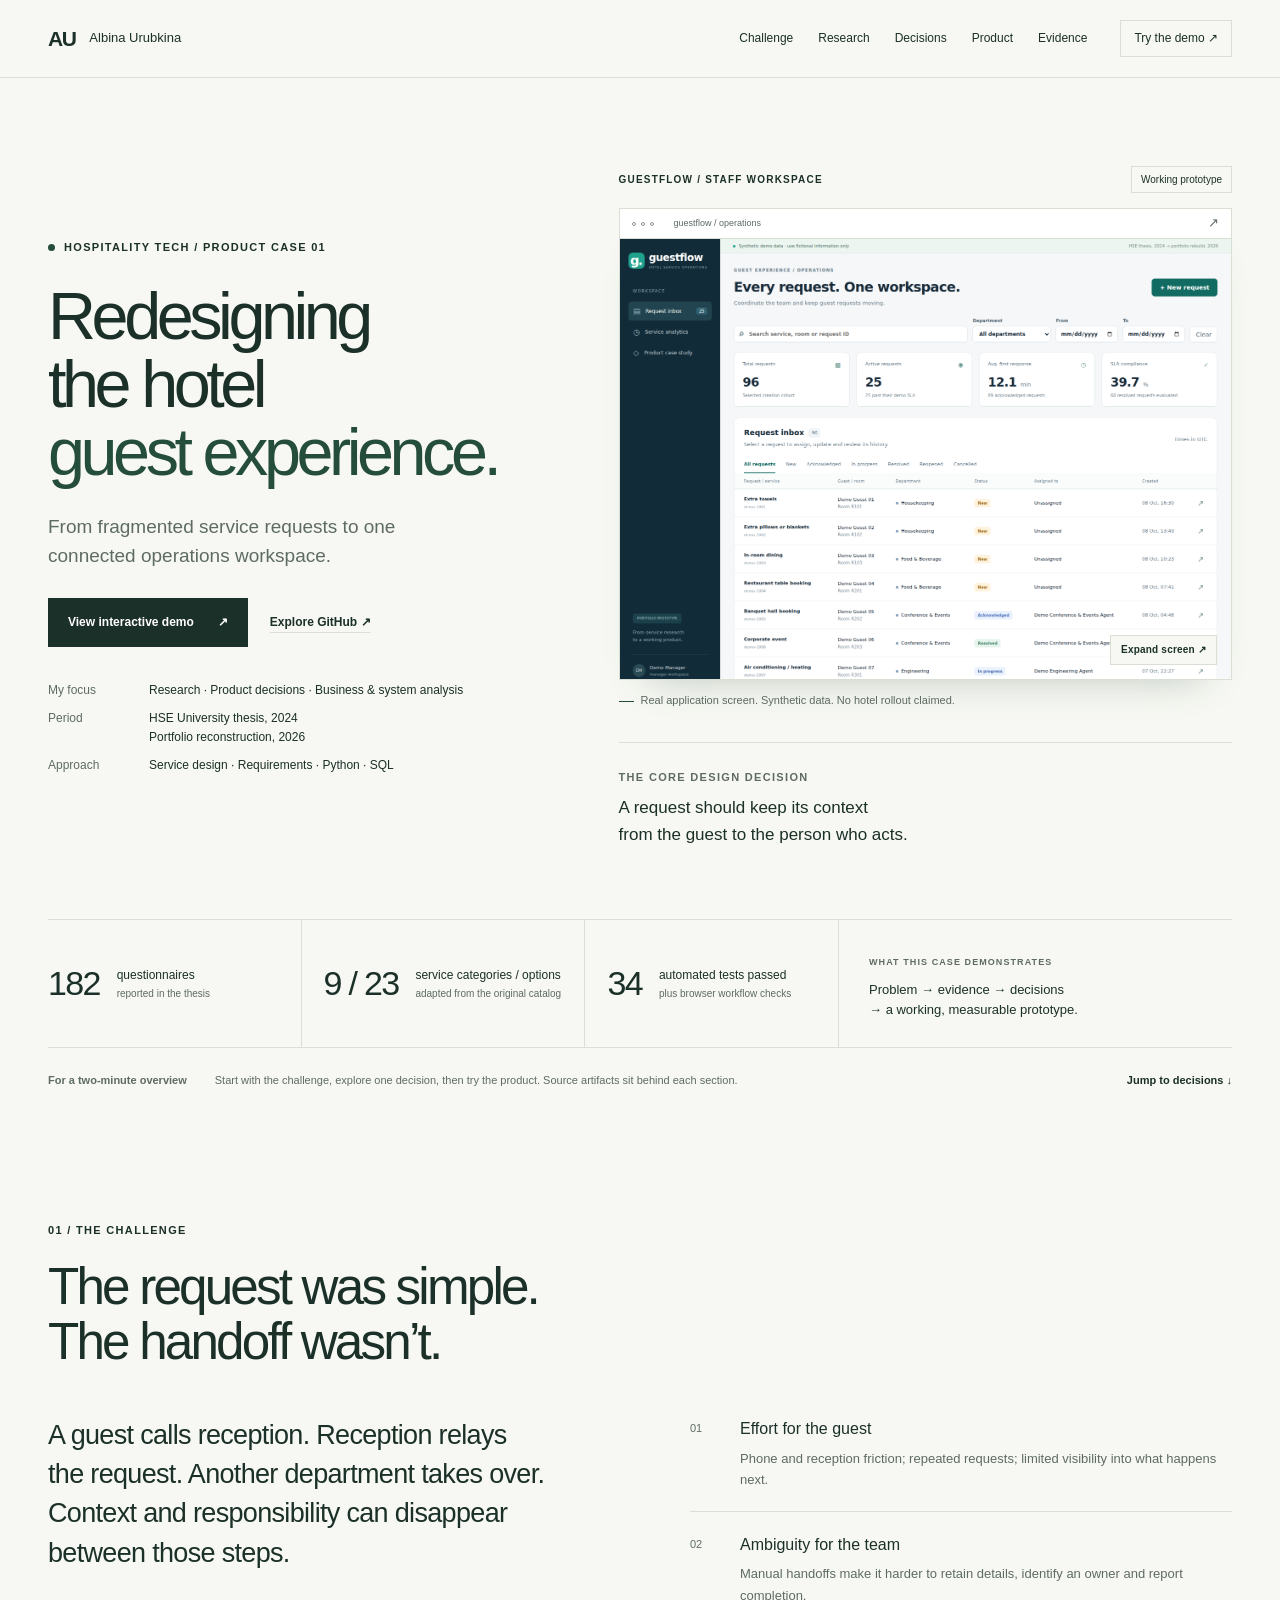
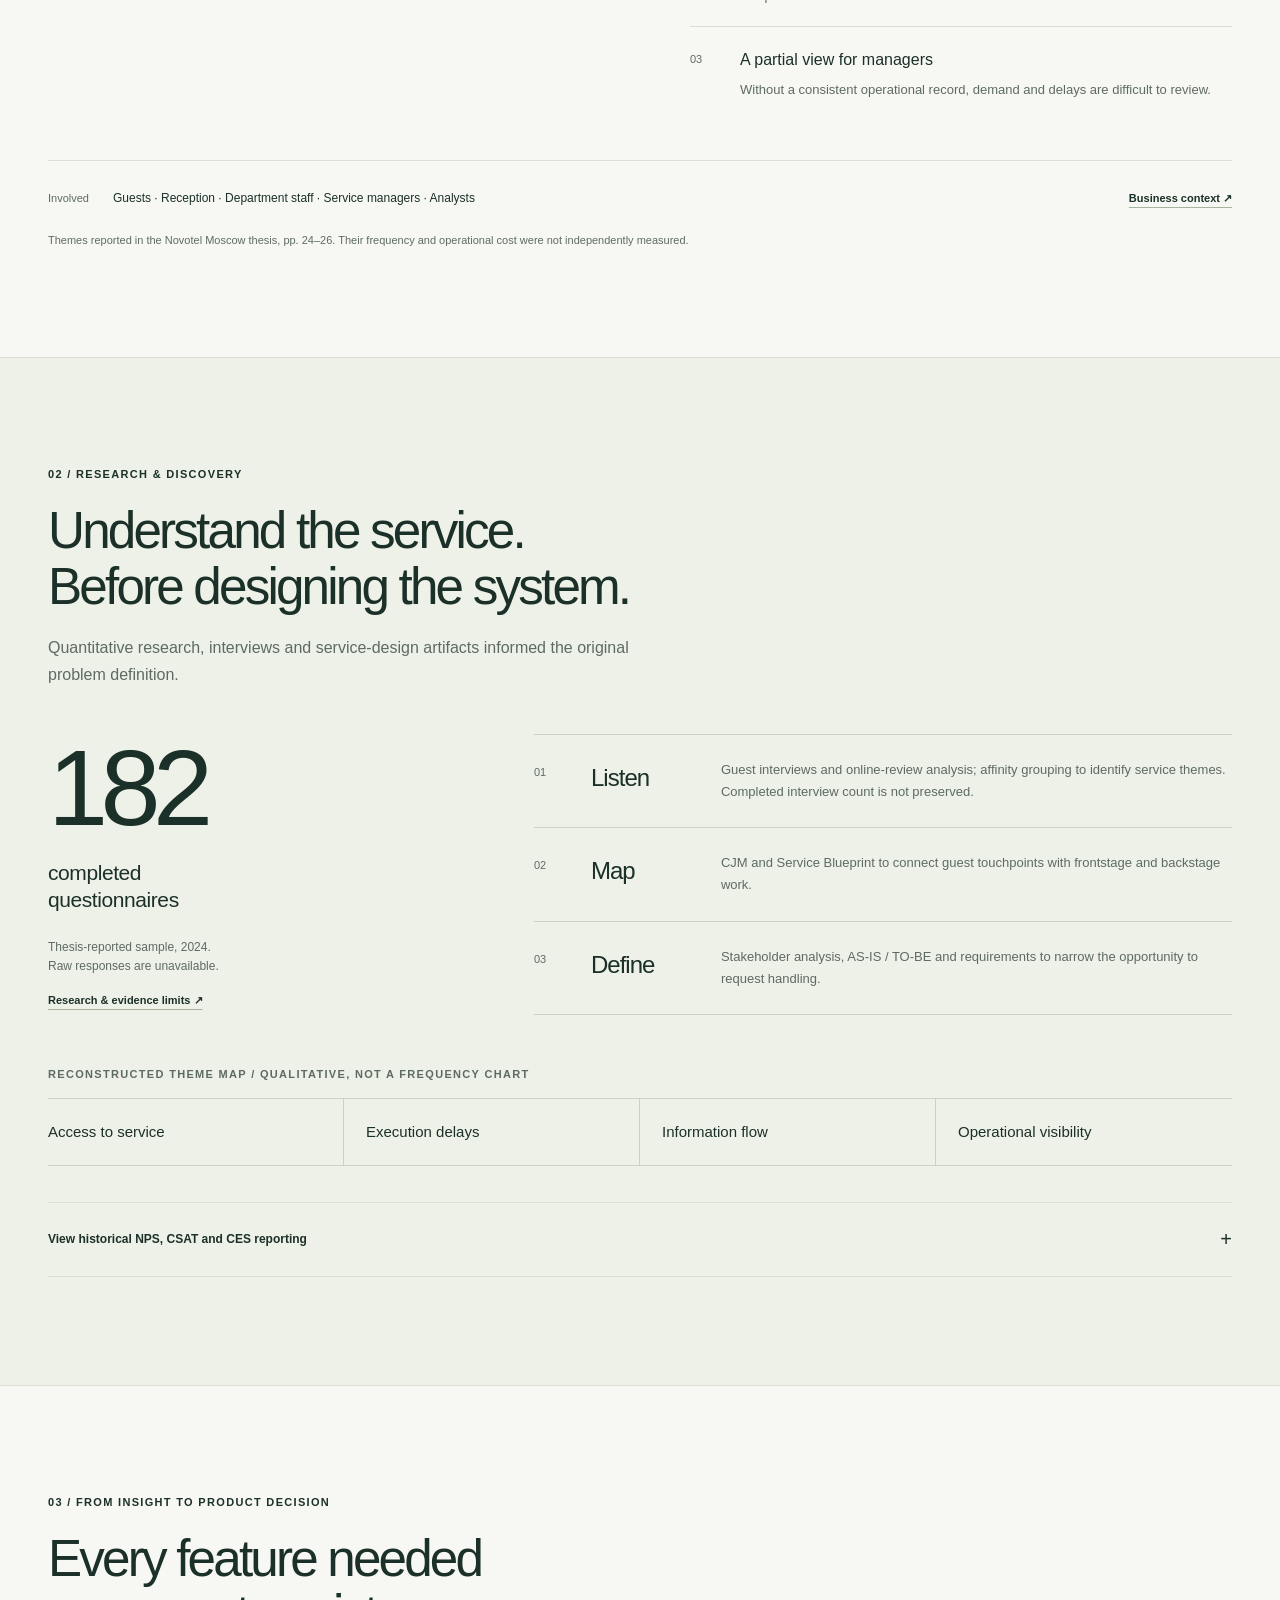
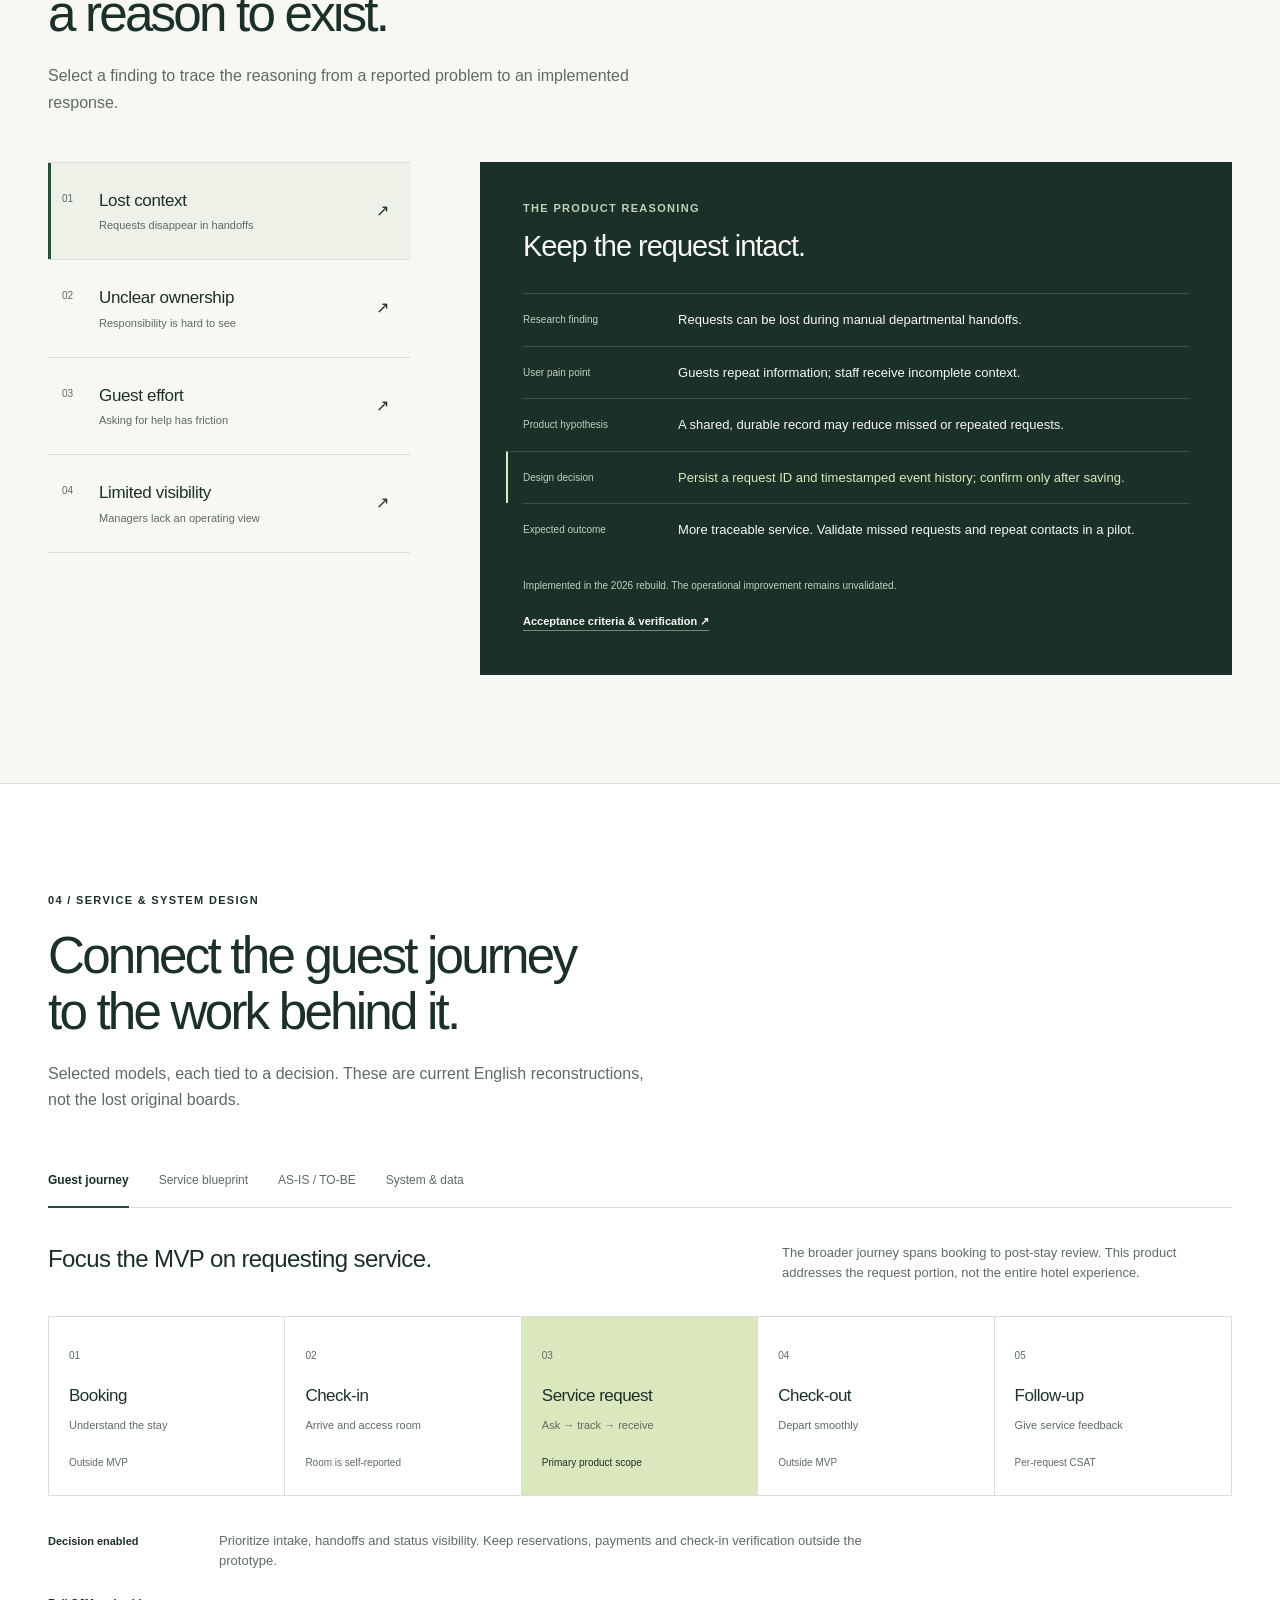
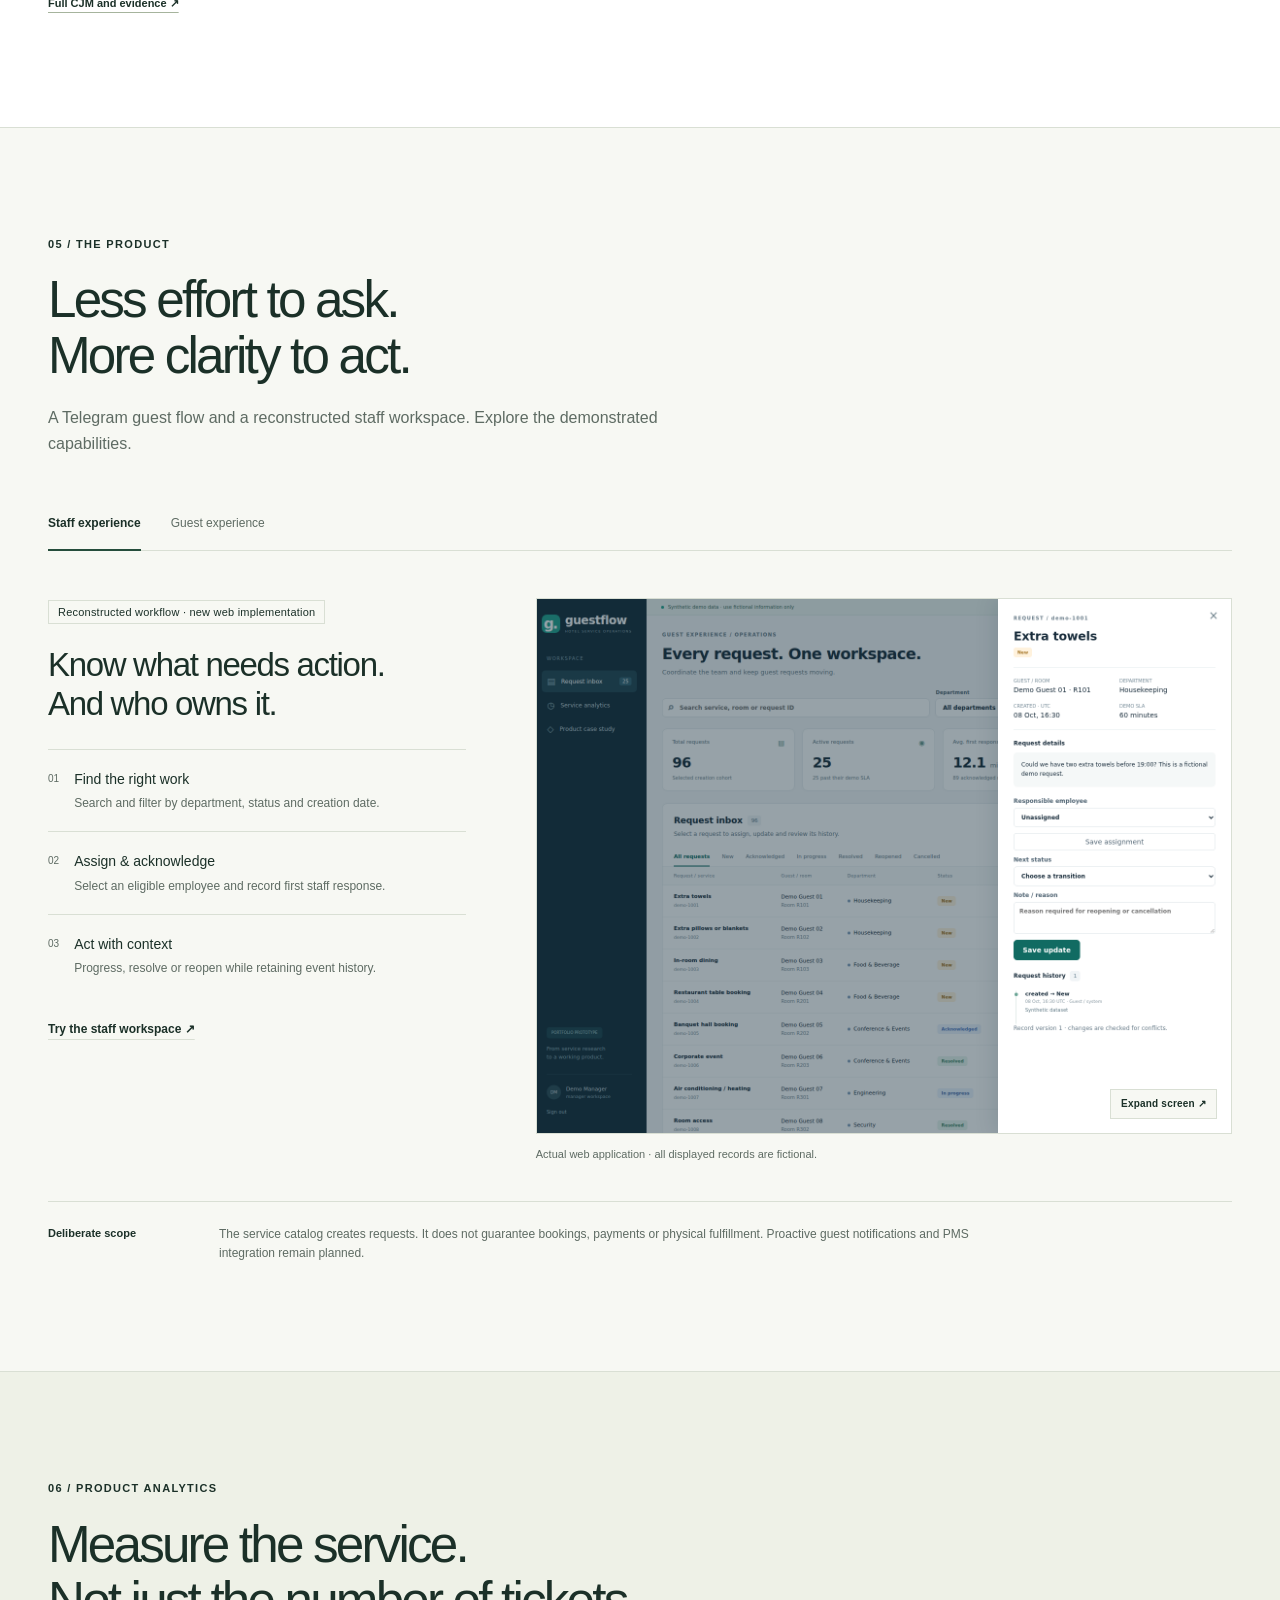
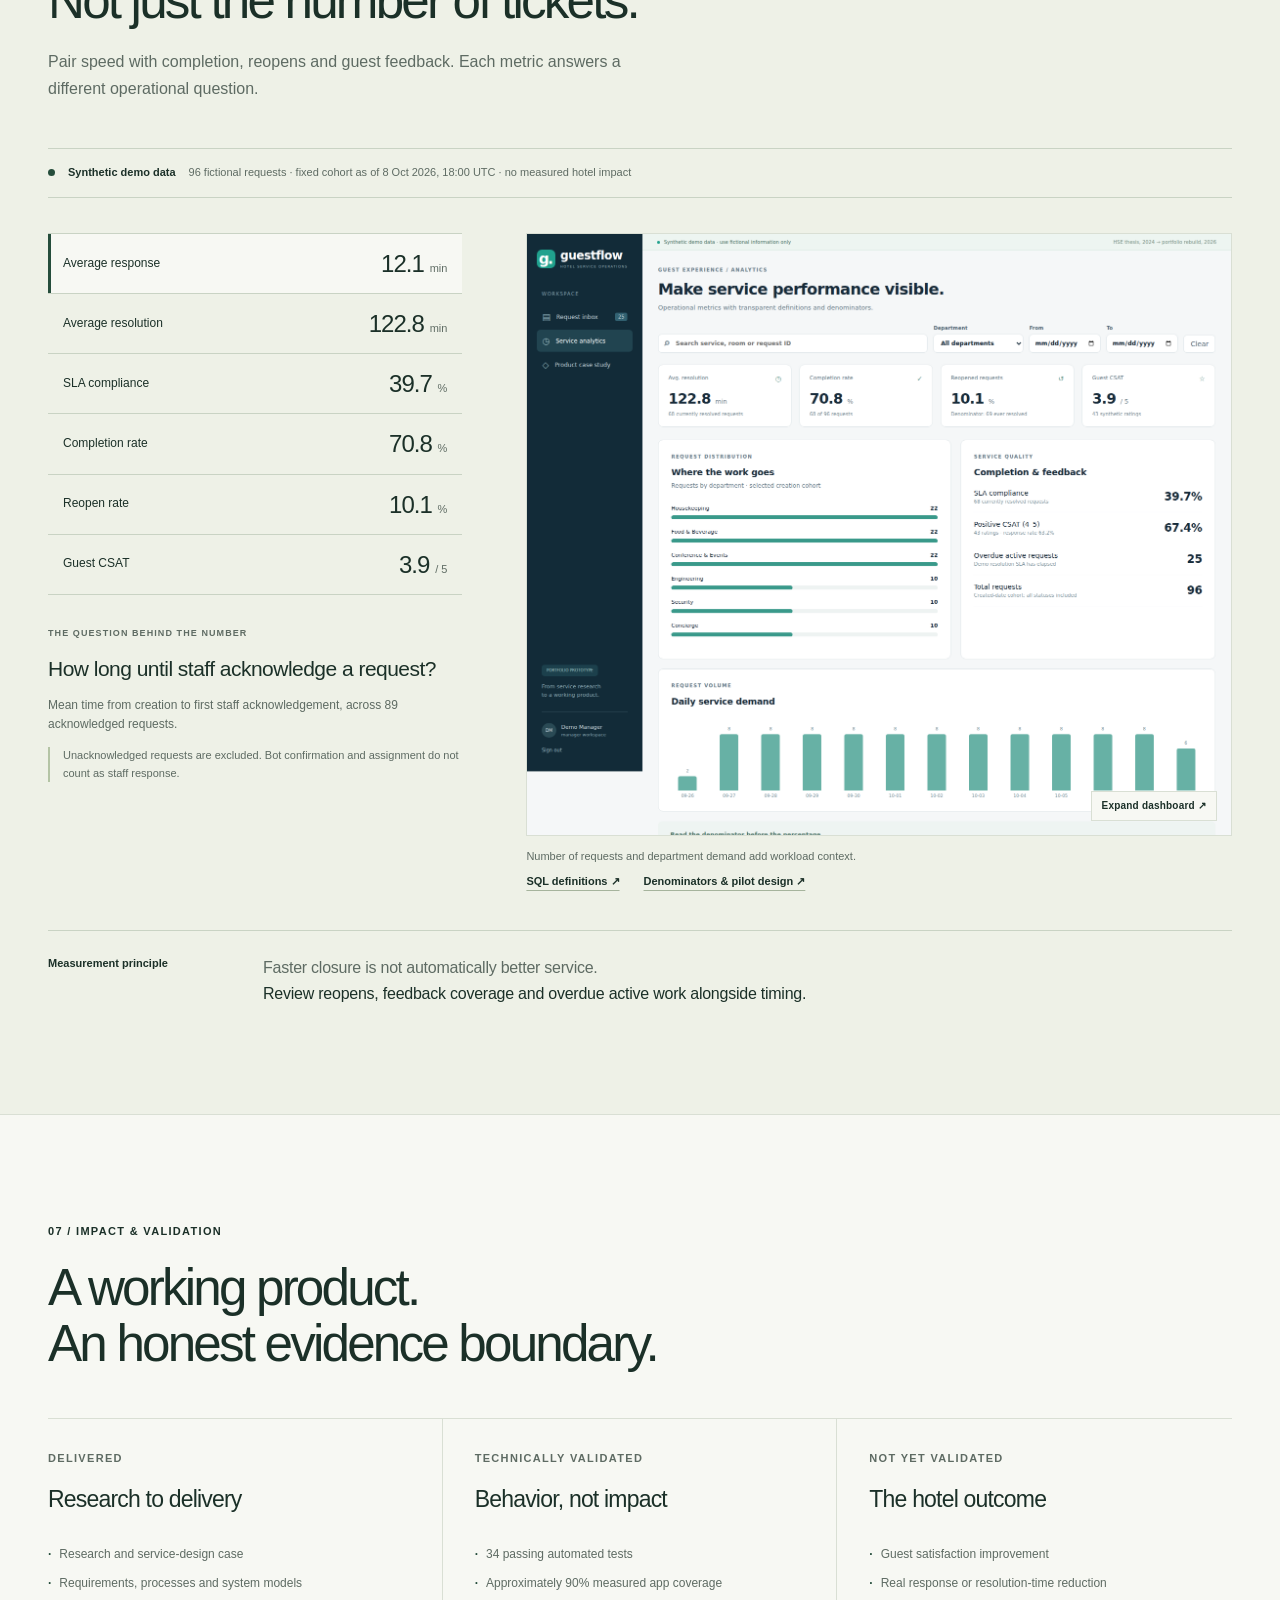
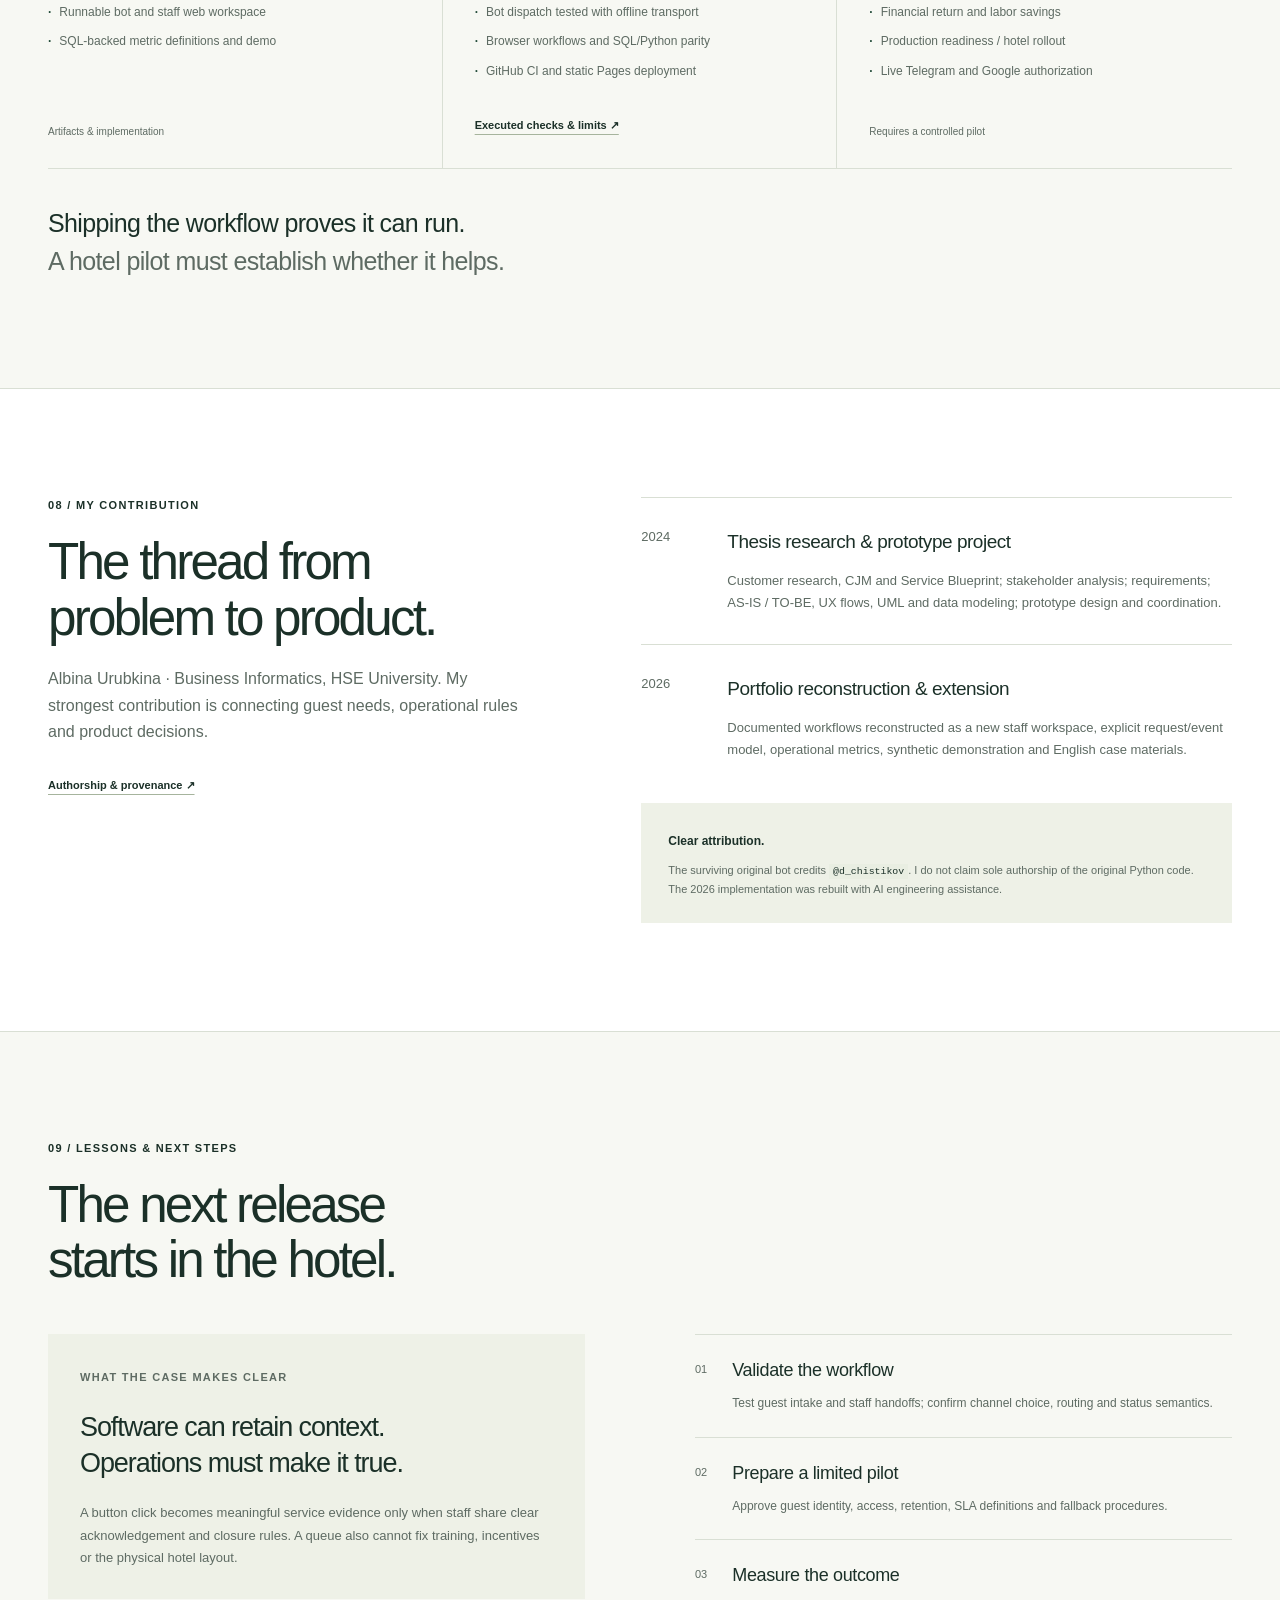
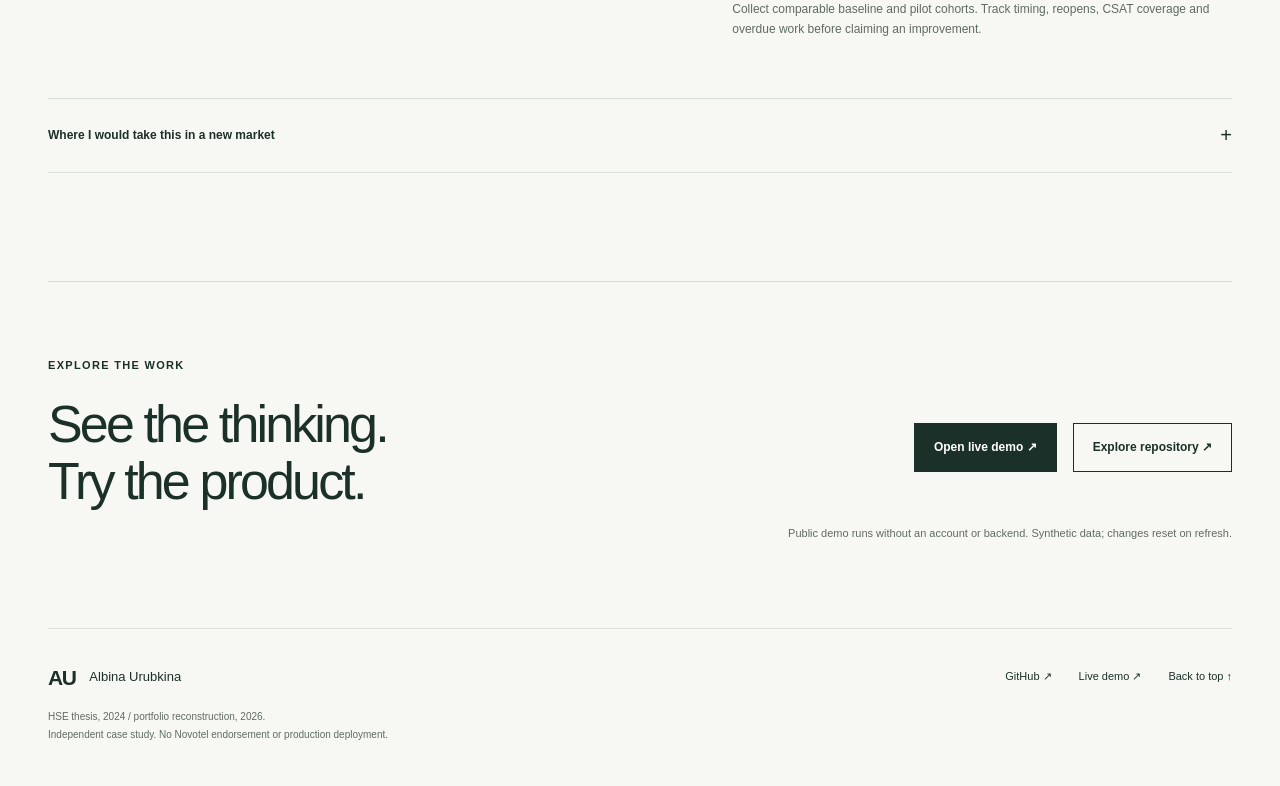
==== docs/case-study/index.html @ e672771a "Add interactive research-to-product portfolio case" ====
<!doctype html>
<html lang="en">
<head>
  <meta charset="utf-8">
  <meta name="viewport" content="width=device-width, initial-scale=1">
  <meta name="description" content="A research-led hospitality product case by Albina Urubkina: guest research, service design, business analysis and a working service-operations prototype.">
  <meta name="theme-color" content="#f7f8f3">
  <title>Redesigning the Hotel Guest Experience · Albina Urubkina</title>
  <link rel="stylesheet" href="style.css">
  <link rel="icon" href="favicon.svg" type="image/svg+xml">
  <script src="case-study.js" defer></script>
</head>
<body id="top">
<a class="skip-link" href="#main">Skip to content</a>
<header class="site-header">
  <a class="wordmark" href="#top" aria-label="Albina Urubkina, back to top">AU<span>Albina Urubkina</span></a>
  <button class="menu-toggle" aria-expanded="false" aria-controls="page-nav">Menu <span aria-hidden="true">+</span></button>
  <nav id="page-nav" aria-label="Case study navigation">
    <a href="#challenge">Challenge</a><a href="#research">Research</a><a href="#decisions">Decisions</a><a href="#product">Product</a><a href="#validation">Evidence</a>
    <a class="nav-demo" href="../demo/">Try the demo <span aria-hidden="true">↗</span></a>
  </nav>
  <div class="read-progress" aria-hidden="true"><span></span></div>
</header>
<main id="main">
  <section class="hero wrap" aria-labelledby="hero-title">
    <div class="hero-copy">
      <p class="eyebrow"><span class="status-dot" aria-hidden="true"></span> HOSPITALITY TECH / PRODUCT CASE 01</p>
      <h1 id="hero-title">Redesigning<br>the hotel<br><span>guest experience.</span></h1>
      <p class="hero-intro">From fragmented service requests to one connected operations workspace.</p>
      <div class="hero-actions"><a class="button primary" href="../demo/">View interactive demo <span aria-hidden="true">↗</span></a><a class="text-link" href="https://github.com/alyalbina/hotel-guest-experience-platform">Explore GitHub <span aria-hidden="true">↗</span></a></div>
      <dl class="project-meta">
        <div><dt>My focus</dt><dd>Research · Product decisions · Business &amp; system analysis</dd></div>
        <div><dt>Period</dt><dd>HSE University thesis, 2024<br>Portfolio reconstruction, 2026</dd></div>
        <div><dt>Approach</dt><dd>Service design · Requirements · Python · SQL</dd></div>
      </dl>
    </div>
    <figure class="hero-product">
      <div class="screen-label"><span>GUESTFLOW / STAFF WORKSPACE</span><span class="tag">Working prototype</span></div>
      <button class="screenshot hero-shot" data-zoom="../screenshots/inbox.png" data-caption="Actual staff request inbox. All guest records and metrics shown are synthetic." aria-label="Enlarge the staff request inbox screenshot">
        <span class="browser-bar" aria-hidden="true"><i></i><i></i><i></i><span>guestflow / operations</span><b>↗</b></span>
        <img src="../screenshots/inbox.png" width="1440" height="1620" fetchpriority="high" alt="Guestflow staff inbox with department filters, response metrics and a table of fictional guest requests.">
        <span class="zoom-hint" aria-hidden="true">Expand screen ↗</span>
      </button>
      <figcaption><span class="caption-line"></span>Real application screen. Synthetic data. No hotel rollout claimed.</figcaption>
      <div class="hero-principle"><span class="mini-label">THE CORE DESIGN DECISION</span><p>A request should keep its context<br><strong>from the guest to the person who acts.</strong></p></div>
    </figure>
  </section>

  <section class="proof-strip wrap" aria-label="Project at a glance">
    <div><strong>182</strong><span>questionnaires<br><small>reported in the thesis</small></span></div>
    <div><strong>9 / 23</strong><span>service categories / options<br><small>adapted from the original catalog</small></span></div>
    <div><strong>34</strong><span>automated tests passed<br><small>plus browser workflow checks</small></span></div>
    <div class="proof-outcome"><span class="mini-label">WHAT THIS CASE DEMONSTRATES</span><p>Problem → evidence → decisions<br>→ a working, measurable prototype.</p></div>
  </section>

  <div class="reader-note wrap"><span>For a two-minute overview</span><p>Start with the challenge, explore one decision, then try the product. Source artifacts sit behind each section.</p><a href="#decisions">Jump to decisions <span aria-hidden="true">↓</span></a></div>

  <section id="challenge" class="section wrap" aria-labelledby="challenge-title">
    <div class="section-head"><p class="eyebrow">01 / THE CHALLENGE</p><h2 id="challenge-title">The request was simple.<br>The handoff wasn’t.</h2></div>
    <div class="challenge-layout">
      <p class="lead">A guest calls reception. Reception relays the request. Another department takes over. Context and responsibility can disappear between those steps.</p>
      <div class="challenge-lines">
        <div><span>01</span><h3>Effort for the guest</h3><p>Phone and reception friction; repeated requests; limited visibility into what happens next.</p></div>
        <div><span>02</span><h3>Ambiguity for the team</h3><p>Manual handoffs make it harder to retain details, identify an owner and report completion.</p></div>
        <div><span>03</span><h3>A partial view for managers</h3><p>Without a consistent operational record, demand and delays are difficult to review.</p></div>
      </div>
    </div>
    <div class="scope-line"><span>Involved</span><p>Guests · Reception · Department staff · Service managers · Analysts</p><a class="source-link" href="https://github.com/alyalbina/hotel-guest-experience-platform/blob/main/docs/brd.md">Business context ↗</a></div>
    <p class="source-note">Themes reported in the Novotel Moscow thesis, pp. 24–26. Their frequency and operational cost were not independently measured.</p>
  </section>

  <section id="research" class="section research-section" aria-labelledby="research-title">
    <div class="wrap">
      <div class="section-head"><p class="eyebrow">02 / RESEARCH &amp; DISCOVERY</p><h2 id="research-title">Understand the service.<br>Before designing the system.</h2><p class="section-intro">Quantitative research, interviews and service-design artifacts informed the original problem definition.</p></div>
      <div class="research-layout">
        <div class="research-number"><strong>182<span>completed<br>questionnaires</span></strong><p>Thesis-reported sample, 2024.<br>Raw responses are unavailable.</p><a class="source-link" href="https://github.com/alyalbina/hotel-guest-experience-platform/blob/main/docs/research.md">Research &amp; evidence limits ↗</a></div>
        <div class="research-methods"><div><span class="method-index">01</span><h3>Listen</h3><p>Guest interviews and online-review analysis; affinity grouping to identify service themes. Completed interview count is not preserved.</p></div><div><span class="method-index">02</span><h3>Map</h3><p>CJM and Service Blueprint to connect guest touchpoints with frontstage and backstage work.</p></div><div><span class="method-index">03</span><h3>Define</h3><p>Stakeholder analysis, AS-IS / TO-BE and requirements to narrow the opportunity to request handling.</p></div></div>
      </div>
      <div class="research-themes"><p class="mini-label">RECONSTRUCTED THEME MAP / QUALITATIVE, NOT A FREQUENCY CHART</p><div><span>Access to service</span><span>Execution delays</span><span>Information flow</span><span>Operational visibility</span></div></div>
      <details class="evidence-details"><summary>View historical NPS, CSAT and CES reporting <span aria-hidden="true">+</span></summary><div class="historical-metrics"><div><span>NPS</span><strong>−2.34</strong><p>Reported as an “average”; calculation and promoter/detractor counts unavailable.</p></div><div><span>CSAT</span><strong>3.02 <small>/ 5</small></strong><p>Reported mean score, not a satisfied-response percentage.</p></div><div><span>CES</span><strong>3.48 <small>/ 7</small></strong><p>Question wording and scale direction unavailable; no directional interpretation.</p></div></div><p class="source-note">Thesis-reported aggregates, not independently recomputed and not before/after results. These values are separate from the synthetic product analytics below.</p></details>
    </div>
  </section>

  <section id="decisions" class="section wrap" aria-labelledby="decisions-title">
    <div class="section-head"><p class="eyebrow">03 / FROM INSIGHT TO PRODUCT DECISION</p><h2 id="decisions-title">Every feature needed<br>a reason to exist.</h2><p class="section-intro">Select a finding to trace the reasoning from a reported problem to an implemented response.</p></div>
    <div class="decision-layout">
      <div class="decision-selectors" role="tablist" aria-label="Research findings" aria-orientation="vertical">
        <button id="finding-context" role="tab" aria-selected="true" aria-controls="decision-panel" data-finding="context"><span>01</span><strong>Lost context</strong><small>Requests disappear in handoffs</small><b aria-hidden="true">↗</b></button>
        <button id="finding-ownership" role="tab" aria-selected="false" aria-controls="decision-panel" tabindex="-1" data-finding="ownership"><span>02</span><strong>Unclear ownership</strong><small>Responsibility is hard to see</small><b aria-hidden="true">↗</b></button>
        <button id="finding-access" role="tab" aria-selected="false" aria-controls="decision-panel" tabindex="-1" data-finding="access"><span>03</span><strong>Guest effort</strong><small>Asking for help has friction</small><b aria-hidden="true">↗</b></button>
        <button id="finding-visibility" role="tab" aria-selected="false" aria-controls="decision-panel" tabindex="-1" data-finding="visibility"><span>04</span><strong>Limited visibility</strong><small>Managers lack an operating view</small><b aria-hidden="true">↗</b></button>
      </div>
      <div id="decision-panel" class="decision-panel" role="tabpanel" aria-labelledby="finding-context" tabindex="0">
        <p class="mini-label">THE PRODUCT REASONING</p><h3 id="decision-title">Keep the request intact.</h3>
        <ol class="reasoning-chain"><li><span>Research finding</span><p id="decision-finding">Requests can be lost during manual departmental handoffs.</p></li><li><span>User pain point</span><p id="decision-pain">Guests repeat information; staff receive incomplete context.</p></li><li><span>Product hypothesis</span><p id="decision-hypothesis">A shared, durable record may reduce missed or repeated requests.</p></li><li class="implemented"><span>Design decision</span><p id="decision-design">Persist a request ID and timestamped event history; confirm only after saving.</p></li><li><span>Expected outcome</span><p id="decision-outcome">More traceable service. Validate missed requests and repeat contacts in a pilot.</p></li></ol>
        <p class="decision-boundary" id="decision-boundary">Implemented in the 2026 rebuild. The operational improvement remains unvalidated.</p>
        <a id="decision-source" class="source-link" href="https://github.com/alyalbina/hotel-guest-experience-platform/blob/main/docs/user-stories.md">Acceptance criteria &amp; verification ↗</a>
      </div>
    </div>
  </section>

  <section id="design" class="section design-section" aria-labelledby="design-title">
    <div class="wrap">
      <div class="section-head"><p class="eyebrow">04 / SERVICE &amp; SYSTEM DESIGN</p><h2 id="design-title">Connect the guest journey<br>to the work behind it.</h2><p class="section-intro">Selected models, each tied to a decision. These are current English reconstructions, not the lost original boards.</p></div>
      <div class="tab-bar" role="tablist" aria-label="Design artifacts"><button id="artifact-journey" role="tab" aria-selected="true" aria-controls="panel-journey" data-tab="journey">Guest journey</button><button id="artifact-blueprint" role="tab" aria-selected="false" aria-controls="panel-blueprint" data-tab="blueprint" tabindex="-1">Service blueprint</button><button id="artifact-process" role="tab" aria-selected="false" aria-controls="panel-process" data-tab="process" tabindex="-1">AS-IS / TO-BE</button><button id="artifact-system" role="tab" aria-selected="false" aria-controls="panel-system" data-tab="system" tabindex="-1">System &amp; data</button></div>
      <div class="artifact-stage">
        <div id="panel-journey" role="tabpanel" aria-labelledby="artifact-journey" tabindex="0">
          <div class="artifact-caption"><h3>Focus the MVP on requesting service.</h3><p>The broader journey spans booking to post-stay review. This product addresses the request portion, not the entire hotel experience.</p></div>
          <ol class="journey-stages"><li><span>01</span><h4>Booking</h4><p>Understand the stay</p><small>Outside MVP</small></li><li><span>02</span><h4>Check-in</h4><p>Arrive and access room</p><small>Room is self-reported</small></li><li class="focus-stage"><span>03</span><h4>Service request</h4><p>Ask → track → receive</p><small>Primary product scope</small></li><li><span>04</span><h4>Check-out</h4><p>Depart smoothly</p><small>Outside MVP</small></li><li><span>05</span><h4>Follow-up</h4><p>Give service feedback</p><small>Per-request CSAT</small></li></ol>
          <div class="artifact-takeaway"><span>Decision enabled</span><p>Prioritize intake, handoffs and status visibility. Keep reservations, payments and check-in verification outside the prototype.</p></div><a class="source-link" href="https://github.com/alyalbina/hotel-guest-experience-platform/blob/main/docs/customer-journey.md">Full CJM and evidence ↗</a>
        </div>
        <div id="panel-blueprint" role="tabpanel" aria-labelledby="artifact-blueprint" tabindex="0" hidden>
          <div class="artifact-caption"><h3>Make the handoff visible across layers.</h3><p>A focused TO-BE blueprint of the demonstrated service workflow.</p></div>
          <div class="table-region" tabindex="0" role="region" aria-label="Service blueprint table, horizontally scrollable on smaller screens"><table class="blueprint"><thead><tr><th scope="col">Layer</th><th scope="col">Capture</th><th scope="col">Triage</th><th scope="col">Fulfill</th><th scope="col">Follow up</th></tr></thead><tbody><tr><th scope="row">Guest</th><td>Submit details</td><td>Wait / check status</td><td>Receive service</td><td>Rate resolved request</td></tr><tr><th scope="row">Frontstage</th><td>Telegram confirmation</td><td>Staff inbox &amp; assignment</td><td>Staff record progress</td><td>Status lookup / CSAT</td></tr><tr class="backstage-row"><th scope="row">Backstage</th><td>Request + event transaction</td><td>Department &amp; role checks</td><td>Validated state changes</td><td>Rating rules &amp; history</td></tr><tr><th scope="row">Support</th><td>Catalog / room configuration</td><td>Staff procedures</td><td>Durable storage</td><td>Metrics &amp; review</td></tr></tbody></table></div>
          <div class="artifact-takeaway"><span>Decision enabled</span><p>A saved bot message is not a human response. Staff acknowledgement has its own timestamp, and physical service still depends on hotel operations.</p></div><a class="source-link" href="https://github.com/alyalbina/hotel-guest-experience-platform/blob/main/docs/service-blueprint.md">Full blueprint and failure controls ↗</a>
        </div>
        <div id="panel-process" role="tabpanel" aria-labelledby="artifact-process" tabindex="0" hidden>
          <div class="artifact-caption"><h3>Replace ambiguous handoffs with explicit states.</h3><p>Compare the thesis-derived manual process with the current implementation.</p></div>
          <div class="process-comparison"><div><span class="mini-label">AS-IS / MANUAL</span><ol><li>Guest phones or visits reception</li><li>Reception accepts and relays details</li><li>Department performs service</li><li>Completion is reported manually</li></ol><p>Abandonment and repeated contacts appear in the source model; their frequency is unknown.</p></div><div><span class="mini-label">TO-BE / CURRENT PROTOTYPE</span><ol><li>Guest submits structured details</li><li>Request + event commit before confirmation</li><li>Eligible staff assign and acknowledge</li><li>Progress, resolve or reopen with a reason</li></ol><p>One durable record across the handoff, with explicit responsibility and history.</p></div></div>
          <div class="artifact-takeaway"><span>Decision enabled</span><p>Model acknowledgement, progress, resolution and reopening separately; prevent arbitrary status edits and silent concurrent overwrites.</p></div><a class="source-link" href="https://github.com/alyalbina/hotel-guest-experience-platform/blob/main/docs/processes.md">Processes ↗</a><a class="source-link adjacent-link" href="https://github.com/alyalbina/hotel-guest-experience-platform/blob/main/docs/diagrams/state.puml">State UML source ↗</a>
        </div>
        <div id="panel-system" role="tabpanel" aria-labelledby="artifact-system" tabindex="0" hidden>
          <div class="artifact-caption"><h3>One operational source of truth.</h3><p>The bot and staff API share the same domain service and SQLite database. Optional Sheets export sits outside the intake path.</p></div>
          <div class="system-layout"><img src="../diagrams/architecture.svg" width="1120" height="600" loading="lazy" alt="Guest Telegram bot and staff FastAPI converge on a Python domain service and SQLite. Google Sheets is an optional snapshot; static preview uses synthetic browser data."><div class="data-outline"><span class="mini-label">SELECTED DATA RELATIONSHIPS</span><dl><div><dt>Guest → Requests</dt><dd>A guest can submit multiple requests.</dd></div><div><dt>Department → Requests</dt><dd>Category supplies routing; staff assignment stays explicit.</dd></div><div><dt>Request → Events</dt><dd>Creation and subsequent actions retain timestamps and context.</dd></div></dl><p>Version checks protect simultaneous edits. This is an operational history, not a tamper-proof ledger.</p></div></div>
          <div class="artifact-takeaway"><span>Decision enabled</span><p>Keep intake working during a Sheets outage. Use a lean, build-free stack suited to a single-hotel demonstrator.</p></div><a class="source-link" href="https://github.com/alyalbina/hotel-guest-experience-platform/blob/main/docs/architecture.md">Architecture decisions ↗</a><a class="source-link adjacent-link" href="https://github.com/alyalbina/hotel-guest-experience-platform/blob/main/docs/data-model.md">ERD ↗</a><a class="source-link adjacent-link" href="https://github.com/alyalbina/hotel-guest-experience-platform/blob/main/docs/uml.md">Seven UML views ↗</a>
        </div>
      </div>
    </div>
  </section>

  <section id="product" class="section wrap" aria-labelledby="product-title">
    <div class="section-head"><p class="eyebrow">05 / THE PRODUCT</p><h2 id="product-title">Less effort to ask.<br>More clarity to act.</h2><p class="section-intro">A Telegram guest flow and a reconstructed staff workspace. Explore the demonstrated capabilities.</p></div>
    <div class="tab-bar" role="tablist" aria-label="Product scenarios"><button id="scenario-staff" role="tab" aria-selected="true" aria-controls="panel-staff" data-tab="staff">Staff experience</button><button id="scenario-guest" role="tab" aria-selected="false" aria-controls="panel-guest" data-tab="guest" tabindex="-1">Guest experience</button></div>
    <div id="panel-staff" class="product-scenario" role="tabpanel" aria-labelledby="scenario-staff" tabindex="0">
      <div class="staff-copy"><span class="tag">Reconstructed workflow · new web implementation</span><h3>Know what needs action.<br>And who owns it.</h3><ol class="compact-steps"><li><span>01</span><p><strong>Find the right work</strong>Search and filter by department, status and creation date.</p></li><li><span>02</span><p><strong>Assign &amp; acknowledge</strong>Select an eligible employee and record first staff response.</p></li><li><span>03</span><p><strong>Act with context</strong>Progress, resolve or reopen while retaining event history.</p></li></ol><a class="text-link" href="../demo/">Try the staff workspace ↗</a></div>
      <figure class="product-image"><button class="screenshot" data-zoom="../screenshots/request-history.png" data-caption="Actual request drawer with assignment, status transitions and event history. Synthetic data." aria-label="Enlarge request history screenshot"><img src="../screenshots/request-history.png" width="1440" height="1100" loading="lazy" alt="Actual staff workspace with request details, employee assignment, next-status selection and timestamped history."><span class="zoom-hint" aria-hidden="true">Expand screen ↗</span></button><figcaption>Actual web application · all displayed records are fictional.</figcaption></figure>
    </div>
    <div id="panel-guest" class="product-scenario guest-scenario" role="tabpanel" aria-labelledby="scenario-guest" tabindex="0" hidden>
      <div><span class="tag">Original channel concept · migrated bot</span><h3>Ask from the room.<br>Retrieve the status later.</h3><p class="scenario-intro">The original Telegram concept is preserved. Status lookup and service ratings are additions in the 2026 rebuild.</p><p class="source-note">Flow reconstructed from current bot code, not a captured Telegram session. Dispatch is tested offline; live delivery still needs new credentials.</p><a class="source-link" href="https://github.com/alyalbina/hotel-guest-experience-platform/blob/main/app/bot.py">Inspect the bot implementation ↗</a></div>
      <ol class="guest-flow"><li><span>01</span><div><h4>Register</h4><p>Room and name. Room entry is self-reported, not check-in verification.</p></div></li><li><span>02</span><div><h4>Choose &amp; describe</h4><p>Select a category and service; add timing or preferences.</p></div></li><li><span>03</span><div><h4>Receive a saved request ID</h4><p>Confirmation follows a successful database commit.</p></div></li><li><span>04</span><div><h4>Check &amp; rate</h4><p><code>/requests</code> for status; <code>/rate ID SCORE</code> after resolution.</p></div></li></ol>
    </div>
    <div class="product-boundary"><span>Deliberate scope</span><p>The service catalog creates requests. It does not guarantee bookings, payments or physical fulfillment. Proactive guest notifications and PMS integration remain planned.</p></div>
  </section>

  <section id="analytics" class="section analytics-section" aria-labelledby="analytics-title">
    <div class="wrap">
      <div class="section-head"><p class="eyebrow">06 / PRODUCT ANALYTICS</p><h2 id="analytics-title">Measure the service.<br>Not just the number of tickets.</h2><p class="section-intro">Pair speed with completion, reopens and guest feedback. Each metric answers a different operational question.</p></div>
      <p class="synthetic-note"><span class="status-dot" aria-hidden="true"></span><strong>Synthetic demo data</strong><span>96 fictional requests · fixed cohort as of 8 Oct 2026, 18:00 UTC · no measured hotel impact</span></p>
      <div class="analytics-layout"><div>
        <div class="metric-selector" role="tablist" aria-label="Metric definitions" aria-orientation="vertical"><button id="metric-response" role="tab" aria-selected="true" aria-controls="metric-panel" data-metric="response"><span>Average response</span><strong>12.1 <small>min</small></strong></button><button id="metric-resolution" role="tab" aria-selected="false" aria-controls="metric-panel" data-metric="resolution" tabindex="-1"><span>Average resolution</span><strong>122.8 <small>min</small></strong></button><button id="metric-sla" role="tab" aria-selected="false" aria-controls="metric-panel" data-metric="sla" tabindex="-1"><span>SLA compliance</span><strong>39.7 <small>%</small></strong></button><button id="metric-completion" role="tab" aria-selected="false" aria-controls="metric-panel" data-metric="completion" tabindex="-1"><span>Completion rate</span><strong>70.8 <small>%</small></strong></button><button id="metric-reopen" role="tab" aria-selected="false" aria-controls="metric-panel" data-metric="reopen" tabindex="-1"><span>Reopen rate</span><strong>10.1 <small>%</small></strong></button><button id="metric-csat" role="tab" aria-selected="false" aria-controls="metric-panel" data-metric="csat" tabindex="-1"><span>Guest CSAT</span><strong>3.9 <small>/ 5</small></strong></button></div>
        <div id="metric-panel" class="metric-detail" role="tabpanel" aria-labelledby="metric-response" tabindex="0"><span class="mini-label">THE QUESTION BEHIND THE NUMBER</span><h3 id="metric-question">How long until staff acknowledge a request?</h3><p id="metric-formula">Mean time from creation to first staff acknowledgement, across 89 acknowledged requests.</p><p class="metric-caveat" id="metric-caveat">Unacknowledged requests are excluded. Bot confirmation and assignment do not count as staff response.</p></div>
      </div><figure class="analytics-image"><button class="screenshot" data-zoom="../screenshots/analytics.png" data-caption="Actual analytics dashboard. All values and department distributions are generated synthetic data, not hotel research." aria-label="Enlarge the analytics dashboard screenshot"><img src="../screenshots/analytics.png" width="1440" height="1392" loading="lazy" alt="Actual analytics dashboard showing synthetic workload by department, completion and feedback, and daily request volume."><span class="zoom-hint" aria-hidden="true">Expand dashboard ↗</span></button><figcaption>Number of requests and department demand add workload context.</figcaption><a class="source-link" href="https://github.com/alyalbina/hotel-guest-experience-platform/blob/main/analytics/metrics.sql">SQL definitions ↗</a><a class="source-link adjacent-link" href="https://github.com/alyalbina/hotel-guest-experience-platform/blob/main/docs/metrics.md">Denominators &amp; pilot design ↗</a></figure></div>
      <div class="measurement-principle"><span>Measurement principle</span><p>Faster closure is not automatically better service.<br><strong>Review reopens, feedback coverage and overdue active work alongside timing.</strong></p></div>
    </div>
  </section>

  <section id="validation" class="section wrap" aria-labelledby="validation-title">
    <div class="section-head"><p class="eyebrow">07 / IMPACT &amp; VALIDATION</p><h2 id="validation-title">A working product.<br>An honest evidence boundary.</h2></div>
    <div class="validation-grid"><article><p class="mini-label">DELIVERED</p><h3>Research to delivery</h3><ul><li>Research and service-design case</li><li>Requirements, processes and system models</li><li>Runnable bot and staff web workspace</li><li>SQL-backed metric definitions and demo</li></ul><span class="validation-mark">Artifacts &amp; implementation</span></article><article><p class="mini-label">TECHNICALLY VALIDATED</p><h3>Behavior, not impact</h3><ul><li>34 passing automated tests</li><li>Approximately 90% measured app coverage</li><li>Bot dispatch tested with offline transport</li><li>Browser workflows and SQL/Python parity</li><li>GitHub CI and static Pages deployment</li></ul><a class="source-link" href="https://github.com/alyalbina/hotel-guest-experience-platform/blob/main/docs/validation.md">Executed checks &amp; limits ↗</a></article><article><p class="mini-label">NOT YET VALIDATED</p><h3>The hotel outcome</h3><ul><li>Guest satisfaction improvement</li><li>Real response or resolution-time reduction</li><li>Financial return and labor savings</li><li>Production readiness / hotel rollout</li><li>Live Telegram and Google authorization</li></ul><span class="validation-mark">Requires a controlled pilot</span></article></div>
    <p class="validation-statement">Shipping the workflow proves it can run.<br><span>A hotel pilot must establish whether it helps.</span></p>
  </section>

  <section id="contribution" class="section contribution-section" aria-labelledby="contribution-title">
    <div class="wrap contribution-layout"><div><p class="eyebrow">08 / MY CONTRIBUTION</p><h2 id="contribution-title">The thread from<br>problem to product.</h2><p class="section-intro">Albina Urubkina · Business Informatics, HSE University. My strongest contribution is connecting guest needs, operational rules and product decisions.</p><a class="source-link" href="https://github.com/alyalbina/hotel-guest-experience-platform/blob/main/docs/provenance.md">Authorship &amp; provenance ↗</a></div><div class="contribution-timeline"><article><span>2024</span><div><h3>Thesis research &amp; prototype project</h3><p>Customer research, CJM and Service Blueprint; stakeholder analysis; requirements; AS-IS / TO-BE, UX flows, UML and data modeling; prototype design and coordination.</p></div></article><article><span>2026</span><div><h3>Portfolio reconstruction &amp; extension</h3><p>Documented workflows reconstructed as a new staff workspace, explicit request/event model, operational metrics, synthetic demonstration and English case materials.</p></div></article><div class="authorship-note"><strong>Clear attribution.</strong><p>The surviving original bot credits <code>@d_chistikov</code>. I do not claim sole authorship of the original Python code. The 2026 implementation was rebuilt with AI engineering assistance.</p></div></div></div>
  </section>

  <section id="next" class="section wrap" aria-labelledby="next-title">
    <div class="section-head"><p class="eyebrow">09 / LESSONS &amp; NEXT STEPS</p><h2 id="next-title">The next release<br>starts in the hotel.</h2></div>
    <div class="next-layout"><div class="lesson"><span class="mini-label">WHAT THE CASE MAKES CLEAR</span><h3>Software can retain context.<br>Operations must make it true.</h3><p>A button click becomes meaningful service evidence only when staff share clear acknowledgement and closure rules. A queue also cannot fix training, incentives or the physical hotel layout.</p></div><ol class="next-steps"><li><span>01</span><div><h3>Validate the workflow</h3><p>Test guest intake and staff handoffs; confirm channel choice, routing and status semantics.</p></div></li><li><span>02</span><div><h3>Prepare a limited pilot</h3><p>Approve guest identity, access, retention, SLA definitions and fallback procedures.</p></div></li><li><span>03</span><div><h3>Measure the outcome</h3><p>Collect comparable baseline and pilot cohorts. Track timing, reopens, CSAT coverage and overdue work before claiming an improvement.</p></div></li></ol></div>
    <details class="evidence-details"><summary>Where I would take this in a new market <span aria-hidden="true">+</span></summary><p>Hospitality relevance does not establish Dubai market fit. Guest channel preferences, languages, property systems and staff routines need fresh discovery. Telegram adoption, identity integration and the current single-instance SQLite setup are explicit constraints.</p><a class="source-link" href="https://github.com/alyalbina/hotel-guest-experience-platform/blob/main/docs/roadmap.md">Backlog &amp; roadmap ↗</a></details>
  </section>

  <section class="closing wrap" aria-labelledby="closing-title"><p class="eyebrow">EXPLORE THE WORK</p><h2 id="closing-title">See the thinking.<br>Try the product.</h2><div><a class="button primary" href="../demo/">Open live demo ↗</a><a class="button secondary" href="https://github.com/alyalbina/hotel-guest-experience-platform">Explore repository ↗</a></div><p>Public demo runs without an account or backend. Synthetic data; changes reset on refresh.</p></section>
</main>
<footer class="site-footer wrap"><div><a class="wordmark" href="#top">AU<span>Albina Urubkina</span></a><p>HSE thesis, 2024 / portfolio reconstruction, 2026.<br>Independent case study. No Novotel endorsement or production deployment.</p></div><nav aria-label="Footer links"><a href="https://github.com/alyalbina/hotel-guest-experience-platform">GitHub ↗</a><a href="../demo/">Live demo ↗</a><a href="#top">Back to top ↑</a></nav></footer>
<dialog id="image-dialog" aria-labelledby="image-caption"><form method="dialog"><button class="dialog-close" aria-label="Close expanded screenshot">Close <span aria-hidden="true">×</span></button></form><p id="image-caption"></p><img id="expanded-image" alt=""></dialog>
</body>
</html>
---- docs/case-study/style.css ----
:root {
  --paper:#f7f8f3;
  --white:#fff;
  --ink:#1b3028;
  --muted:#5e6b63;
  --line:#d9dfd4;
  --accent:#dbe7bd;
  --forest:#254d3b;
  --soft:#eef1e7;
  --max:1320px;
  --font:"Helvetica Neue",Helvetica,Arial,sans-serif
}

.research-layout>* {
  min-width:0
}

* {
  box-sizing:border-box
}

html {
  scroll-behavior:smooth;
  scroll-padding-top:108px
}

body {
  margin:0;
  background:var(--paper);
  color:var(--ink);
  font-family:var(--font);
  font-size:16px;
  line-height:1.6;
  -webkit-font-smoothing:antialiased
}

button,input,select {
  font:inherit
}

button,a {
  -webkit-tap-highlight-color:transparent
}

button {
  color:inherit
}

a {
  color:inherit;
  text-decoration:none
}

img {
  max-width:100%;
  display:block
}

button {
  cursor:pointer
}

p,h1,h2,h3,h4,figure,dl {
  margin:0
}

ul,ol {
  padding:0;
  margin:0
}

button:focus-visible,a:focus-visible,summary:focus-visible,[tabindex]:focus-visible {
  outline:3px solid #417354;
  outline-offset:5px
}

[hidden] {
  display:none!important
}

::selection {
  background:var(--accent);
  color:var(--ink)
}

.wrap {
  width:min(calc(100% - 96px),var(--max));
  margin-inline:auto
}

.eyebrow,.mini-label,.screen-label {
  font-size:11px;
  line-height:1.5;
  font-weight:600;
  letter-spacing:.12em
}

.eyebrow {
  display:flex;
  align-items:center;
  gap:9px
}

.mini-label {
  color:var(--muted)
}

.status-dot {
  display:inline-block;
  width:7px;
  height:7px;
  flex-shrink:0;
  border-radius:50%;
  background:var(--forest)
}

.tag {
  font-size:11px;
  letter-spacing:.02em;
  font-weight:500;
  line-height:1.5;
  padding:5px 9px;
  border:1px solid var(--line);
  background:var(--paper)
}

.skip-link {
  position:fixed;
  left:20px;
  top:-100px;
  z-index:100;
  padding:12px 20px;
  background:var(--ink);
  color:white
}

.skip-link:focus {
  top:12px
}

.site-header {
  position:sticky;
  top:0;
  z-index:20;
  display:flex;
  align-items:center;
  justify-content:space-between;
  padding:0 max(48px,calc((100vw - var(--max))/2));
  height:78px;
  border-bottom:1px solid var(--line);
  background:var(--paper)
}

.wordmark {
  font-size:21px;
  font-weight:700;
  letter-spacing:-1.5px;
  display:inline-flex;
  align-items:center;
  gap:14px
}

.wordmark span {
  font-size:13px;
  font-weight:500;
  letter-spacing:0
}

.site-header nav {
  display:flex;
  gap:25px;
  align-items:center;
  font-size:12px;
  font-weight:500
}

.site-header nav>a {
  padding:10px 0;
  position:relative
}

.site-header nav>a:not(.nav-demo)::after {
  position:absolute;
  content:"";
  bottom:3px;
  left:0;
  width:0;
  height:1px;
  background:var(--forest);
  transition:width .16s
}

.site-header nav>a:hover::after,.site-header nav>a[aria-current="location"]::after {
  width:100%
}

.nav-demo {
  margin-left:8px;
  padding:8px 13px!important;
  border:1px solid var(--line)
}

.nav-demo:hover {
  background:var(--soft)
}

.menu-toggle {
  display:none
}

.read-progress {
  position:absolute;
  bottom:-1px;
  left:0;
  width:100%;
  height:2px
}

.read-progress span {
  display:block;
  width:0;
  height:100%;
  background:var(--forest)
}

.hero {
  display:grid;
  grid-template-columns:.92fr 1.08fr;
  gap:48px;
  padding-top:88px;
  padding-bottom:70px;
  align-items:center
}

.hero h1 {
  font-size:clamp(52px,5.2vw,76px);
  letter-spacing:-.067em;
  line-height:1.02;
  font-weight:500;
  margin:27px 0 25px
}

.hero h1 span {
  color:var(--forest)
}

.hero-intro {
  font-size:19px;
  line-height:1.55;
  max-width:430px;
  color:var(--muted)
}

.hero-actions {
  display:flex;
  align-items:center;
  flex-wrap:wrap;
  gap:22px;
  margin:27px 0 34px
}

.button {
  display:inline-flex;
  align-items:center;
  justify-content:space-between;
  gap:24px;
  padding:14px 19px;
  font-size:12px;
  font-weight:600;
  border:1px solid var(--ink);
  transition:background .16s,transform .16s;
  min-height:46px
}

.button:hover {
  transform:translateY(-2px)
}

.primary {
  color:var(--white);
  background:var(--ink)
}

.primary:hover {
  background:var(--forest)
}

.secondary {
  background:transparent
}

.secondary:hover {
  background:var(--soft)
}

.text-link {
  font-size:12px;
  font-weight:600;
  text-decoration:underline;
  text-underline-offset:6px;
  text-decoration-color:var(--line);
  padding:10px 0
}

.text-link:hover {
  text-decoration-color:var(--ink)
}

.project-meta {
  display:grid;
  gap:10px;
  max-width:470px
}

.project-meta>div {
  display:grid;
  grid-template-columns:88px 1fr;
  font-size:12px;
  gap:13px;
  line-height:1.55
}

.project-meta dt {
  color:var(--muted)
}

.project-meta dd {
  margin:0
}

.hero-product {
  align-self:center;
  min-width:0
}

.screen-label {
  display:flex;
  align-items:center;
  justify-content:space-between;
  gap:10px;
  margin-bottom:15px;
  font-size:10px
}

.screen-label .tag {
  font-size:10px;
  letter-spacing:0
}

.screenshot {
  position:relative;
  display:block;
  width:100%;
  background:#fff;
  padding:0;
  border:1px solid var(--line);
  text-align:left;
  overflow:hidden;
  transition:border-color .15s
}

.screenshot:hover {
  border-color:#8c9b8b
}

.screenshot img {
  width:100%;
  height:auto
}

.hero-shot {
  box-shadow:0 24px 40px -30px #27473255
}

.hero-shot img {
  width:100%;
  height:440px;
  object-fit:cover;
  object-position:top
}

.browser-bar {
  display:flex;
  gap:5px;
  align-items:center;
  height:30px;
  padding:0 12px;
  background:#fff;
  border-bottom:1px solid var(--line);
  font-size:9px;
  color:var(--muted)
}

.browser-bar i {
  width:4px;
  height:4px;
  border:1px solid #8b978e;
  border-radius:50%
}

.browser-bar span {
  margin-left:15px;
  flex:1
}

.browser-bar b {
  font-size:13px;
  font-weight:400
}

.zoom-hint {
  position:absolute;
  right:14px;
  bottom:14px;
  padding:6px 10px;
  font-size:10px;
  font-weight:600;
  letter-spacing:.02em;
  background:var(--paper);
  border:1px solid var(--line);
  color:var(--ink)
}

figcaption {
  margin-top:12px;
  font-size:11px;
  line-height:1.6;
  color:var(--muted)
}

.caption-line {
  display:inline-block;
  height:1px;
  width:15px;
  margin-right:7px;
  vertical-align:middle;
  background:var(--forest)
}

.hero-principle {
  margin-top:32px;
  padding-top:20px;
  border-top:1px solid var(--line)
}

.hero-principle p {
  font-size:17px;
  line-height:1.6;
  margin-top:6px
}

.hero-principle strong {
  font-weight:500
}

.proof-strip {
  border-top:1px solid var(--line);
  border-bottom:1px solid var(--line);
  display:grid;
  grid-template-columns:1fr 1.12fr 1fr 1.55fr
}

.proof-strip>div {
  display:flex;
  align-items:center;
  gap:17px;
  padding:27px 22px;
  border-right:1px solid var(--line)
}

.proof-strip>div:first-child {
  padding-left:0
}

.proof-strip>div:last-child {
  border-right:0;
  padding-right:0
}

.proof-strip strong {
  font-size:34px;
  letter-spacing:-.05em;
  line-height:1.1;
  font-weight:500;
  white-space:nowrap
}

.proof-strip span {
  font-size:12px;
  line-height:1.5
}

.proof-strip small {
  color:var(--muted);
  font-size:10px
}

.proof-strip .proof-outcome {
  display:block;
  padding-left:30px
}

.proof-outcome .mini-label {
  font-size:9px
}

.proof-outcome p {
  font-size:13px;
  margin-top:8px;
  line-height:1.55
}

.reader-note {
  display:flex;
  align-items:center;
  gap:28px;
  padding:24px 0;
  font-size:11px;
  color:var(--muted)
}

.reader-note>span {
  font-weight:600;
  white-space:nowrap
}

.reader-note p {
  flex:1;
  max-width:615px
}

.reader-note a {
  margin-left:auto;
  font-weight:600;
  white-space:nowrap;
  color:var(--ink)
}

.section {
  padding-top:108px;
  padding-bottom:108px;
  scroll-margin-top:0
}

.section-head {
  margin-bottom:46px;
  max-width:760px
}

.section-head h2,.contribution-layout h2,.closing h2 {
  font-size:clamp(38px,4vw,58px);
  font-weight:500;
  line-height:1.09;
  letter-spacing:-.055em;
  margin-top:20px
}

.section-intro {
  font-size:16px;
  line-height:1.65;
  color:var(--muted);
  max-width:615px;
  margin-top:21px
}

.lead {
  font-size:27px;
  line-height:1.45;
  letter-spacing:-.025em
}

.challenge-layout {
  display:grid;
  grid-template-columns:1fr 1fr;
  gap:100px
}

.challenge-layout .lead {
  max-width:500px
}

.challenge-lines>div {
  display:grid;
  grid-template-columns:32px 1fr;
  gap:6px 18px;
  padding:20px 0;
  border-top:1px solid var(--line)
}

.challenge-lines>div:first-child {
  padding-top:0;
  border-top:0
}

.challenge-lines>div>span {
  font-size:11px;
  color:var(--muted);
  grid-row:span 2;
  padding-top:4px
}

.challenge-lines h3 {
  font-size:16px;
  font-weight:500
}

.challenge-lines p {
  color:var(--muted);
  font-size:13px;
  line-height:1.65
}

.scope-line {
  display:flex;
  align-items:baseline;
  gap:24px;
  border-top:1px solid var(--line);
  margin-top:40px;
  padding-top:22px;
  font-size:12px
}

.scope-line>span {
  color:var(--muted);
  font-size:11px
}

.scope-line .source-link {
  margin-left:auto;
  white-space:nowrap
}

.source-link {
  font-size:11px;
  font-weight:600;
  text-decoration:underline;
  text-decoration-color:#a6b49d;
  text-underline-offset:5px;
  display:inline-block;
  padding:7px 0;
  line-height:1.5
}

.source-link:hover {
  text-decoration-color:var(--ink)
}

.source-note {
  color:var(--muted);
  font-size:11px;
  line-height:1.7;
  margin-top:17px
}

.research-section {
  background:var(--soft);
  border-block:1px solid var(--line)
}

.research-layout {
  display:grid;
  grid-template-columns:.7fr 1.3fr;
  gap:110px;
  align-items:start
}

.research-number strong {
  font-size:108px;
  line-height:1;
  letter-spacing:-.07em;
  font-weight:400;
  display:block
}

.research-number strong span {
  display:block;
  font-size:21px;
  line-height:1.3;
  letter-spacing:-.02em;
  margin-top:17px
}

.research-number p {
  font-size:12px;
  color:var(--muted);
  margin:24px 0 9px
}

.research-methods>div {
  display:grid;
  grid-template-columns:42px 115px 1fr;
  gap:15px;
  padding:24px 0;
  border-top:1px solid #c9d3c4
}

.research-methods>div:last-child {
  border-bottom:1px solid #c9d3c4
}

.method-index {
  font-size:11px;
  color:var(--muted);
  padding-top:5px
}

.research-methods h3 {
  font-size:24px;
  font-weight:500;
  letter-spacing:-.04em
}

.research-methods p {
  font-size:13px;
  color:var(--muted);
  line-height:1.7
}

.research-themes {
  margin-top:50px
}

.research-themes>div {
  display:grid;
  grid-template-columns:repeat(4,1fr);
  border-block:1px solid #c9d3c4;
  margin-top:16px
}

.research-themes>div>span {
  font-size:15px;
  font-weight:500;
  border-right:1px solid #c9d3c4;
  padding:21px 22px
}

.research-themes>div>span:first-child {
  padding-left:0
}

.research-themes>div>span:last-child {
  border-right:0
}

.evidence-details {
  border-top:1px solid var(--line);
  border-bottom:1px solid var(--line);
  margin-top:36px;
  padding:0 0 1px
}

.evidence-details summary {
  cursor:pointer;
  list-style:none;
  display:flex;
  justify-content:space-between;
  align-items:center;
  gap:20px;
  font-size:12px;
  font-weight:600;
  padding:20px 0
}

.evidence-details summary::-webkit-details-marker {
  display:none
}

.evidence-details summary>span {
  font-size:20px;
  font-weight:400
}

.evidence-details[open] summary>span {
  transform:rotate(45deg)
}

.evidence-details>p {
  max-width:760px;
  font-size:13px;
  color:var(--muted);
  padding-bottom:20px
}

.evidence-details .source-note {
  font-size:11px
}

.evidence-details>.source-link {
  margin-bottom:20px
}

.historical-metrics {
  display:grid;
  grid-template-columns:repeat(3,1fr);
  gap:45px;
  margin:10px 0 20px
}

.historical-metrics span {
  font-size:11px;
  color:var(--muted);
  display:block
}

.historical-metrics strong {
  font-size:37px;
  font-weight:500;
  letter-spacing:-.04em;
  display:block;
  margin:8px 0
}

.historical-metrics small {
  font-size:18px;
  font-weight:400
}

.historical-metrics p {
  font-size:12px;
  color:var(--muted);
  max-width:280px
}

.decision-layout {
  display:grid;
  grid-template-columns:.65fr 1.35fr;
  gap:70px
}

.decision-selectors {
  border-top:1px solid var(--line)
}

.decision-selectors button {
  width:100%;
  background:none;
  border:0;
  border-bottom:1px solid var(--line);
  display:grid;
  grid-template-columns:25px 1fr 20px;
  gap:3px 12px;
  padding:25px 14px;
  text-align:left;
  position:relative;
  line-height:1.55
}

.decision-selectors button>span {
  font-size:10px;
  color:var(--muted);
  grid-row:span 2;
  padding-top:3px
}

.decision-selectors button strong {
  font-size:17px;
  font-weight:500;
  letter-spacing:-.02em
}

.decision-selectors button small {
  font-size:11px;
  color:var(--muted);
  grid-column:2
}

.decision-selectors button b {
  font-weight:400;
  grid-column:3;
  grid-row:1/3;
  align-self:center
}

.decision-selectors button[aria-selected=true] {
  background:var(--soft);
  box-shadow:inset 3px 0 var(--forest)
}

.decision-selectors button:hover {
  background:var(--soft)
}

.decision-panel {
  background:var(--ink);
  color:var(--paper);
  padding:38px 43px;
  min-width:0
}

.decision-panel .mini-label {
  color:#c3d0bd
}

.decision-panel h3 {
  font-size:29px;
  font-weight:500;
  letter-spacing:-.035em;
  line-height:1.3;
  margin:11px 0 28px
}

.reasoning-chain {
  list-style:none;
  position:relative
}

.reasoning-chain li {
  display:grid;
  grid-template-columns:135px 1fr;
  gap:20px;
  border-top:1px solid #3e5146;
  padding:15px 0
}

.reasoning-chain li>span {
  font-size:10px;
  color:#c3d0bd;
  padding-top:3px
}

.reasoning-chain li p {
  font-size:13px;
  line-height:1.65
}

.reasoning-chain .implemented {
  border-left:2px solid var(--accent);
  padding-left:15px;
  margin-left:-17px
}

.reasoning-chain .implemented p {
  color:var(--accent)
}

.decision-boundary {
  font-size:10px;
  color:#c3d0bd;
  margin-top:23px
}

.decision-panel .source-link {
  color:var(--paper);
  margin-top:12px;
  text-decoration-color:#768c72
}

.design-section {
  background:#fff;
  border-block:1px solid var(--line)
}

.tab-bar {
  display:flex;
  gap:30px;
  border-bottom:1px solid var(--line);
  margin-bottom:35px;
  flex-wrap:wrap
}

.tab-bar button {
  border:0;
  background:none;
  font-size:12px;
  padding:12px 0 17px;
  border-bottom:2px solid transparent;
  margin-bottom:-1px;
  min-height:45px;
  line-height:1.4;
  white-space:nowrap;
  color:var(--muted)
}

.tab-bar button[aria-selected=true] {
  border-bottom-color:var(--forest);
  color:var(--ink);
  font-weight:600
}

.tab-bar button:hover {
  color:var(--ink)
}

.artifact-stage {
  min-height:370px
}

.artifact-caption {
  display:flex;
  gap:60px;
  justify-content:space-between;
  align-items:start;
  margin:0 0 32px
}

.artifact-caption h3 {
  font-size:24px;
  line-height:1.3;
  font-weight:500;
  letter-spacing:-.025em;
  max-width:480px
}

.artifact-caption p {
  font-size:13px;
  color:var(--muted);
  max-width:450px
}

.journey-stages {
  list-style:none;
  display:grid;
  grid-template-columns:repeat(5,1fr);
  border:1px solid var(--line)
}

.journey-stages li {
  padding:24px 20px;
  border-right:1px solid var(--line);
  min-width:0
}

.journey-stages li:last-child {
  border:0
}

.journey-stages li>span {
  font-size:10px;
  color:var(--muted)
}

.journey-stages h4 {
  font-size:17px;
  font-weight:500;
  letter-spacing:-.03em;
  margin:15px 0 8px
}

.journey-stages p {
  font-size:11px;
  color:var(--muted)
}

.journey-stages small {
  font-size:10px;
  display:block;
  margin-top:20px;
  color:var(--muted)
}

.journey-stages .focus-stage {
  background:var(--accent)
}

.journey-stages .focus-stage small {
  color:var(--ink)
}

.artifact-takeaway {
  display:grid;
  grid-template-columns:145px 1fr;
  gap:26px;
  padding:23px 0 16px;
  margin-top:12px
}

.artifact-takeaway>span {
  font-size:11px;
  font-weight:600;
  padding-top:2px
}

.artifact-takeaway p {
  font-size:13px;
  color:var(--muted);
  max-width:700px
}

.adjacent-link {
  margin-left:24px
}

.table-region {
  overflow-x:auto;
  overscroll-behavior-inline:contain;
  max-width:100%;
  border:1px solid var(--line)
}

table {
  border-collapse:collapse;
  width:100%;
  text-align:left;
  font-size:12px
}

th,td {
  padding:18px 20px;
  border-bottom:1px solid var(--line);
  border-right:1px solid var(--line);
  vertical-align:top;
  line-height:1.6
}

th:last-child,td:last-child {
  border-right:0
}

thead th {
  font-size:10px;
  color:var(--muted);
  font-weight:500;
  background:var(--paper)
}

tbody th {
  font-weight:500;
  min-width:125px
}

tbody td {
  color:var(--muted)
}

tbody tr:last-child td,tbody tr:last-child th {
  border-bottom:0
}

.blueprint {
  min-width:760px
}

.backstage-row {
  background:var(--soft);
  border-top:2px solid #97aa8b
}

.process-comparison {
  display:grid;
  grid-template-columns:1fr 1fr;
  border:1px solid var(--line)
}

.process-comparison>div {
  padding:26px 32px
}

.process-comparison>div+div {
  border-left:1px solid var(--line);
  background:var(--soft)
}

.process-comparison ol {
  list-style-position:inside;
  margin:18px 0;
  font-size:13px
}

.process-comparison li {
  padding:10px 0;
  border-bottom:1px solid var(--line)
}

.process-comparison p {
  font-size:11px;
  color:var(--muted)
}

.system-layout {
  display:grid;
  grid-template-columns:1.3fr .7fr;
  gap:35px;
  align-items:center
}

.system-layout>img {
  width:100%;
  height:auto;
  background:var(--paper);
  border:1px solid var(--line)
}

.data-outline dl {
  margin:15px 0
}

.data-outline dl>div {
  border-top:1px solid var(--line);
  padding:14px 0
}

.data-outline dt {
  font-size:13px;
  font-weight:500
}

.data-outline dd {
  font-size:11px;
  color:var(--muted);
  margin:4px 0 0
}

.data-outline>p {
  font-size:11px;
  color:var(--muted)
}

.product-scenario {
  display:grid;
  grid-template-columns:.75fr 1.25fr;
  gap:70px;
  align-items:start;
  padding-top:12px
}

.product-scenario h3 {
  font-size:33px;
  line-height:1.18;
  letter-spacing:-.04em;
  font-weight:500;
  margin:22px 0 25px
}

.compact-steps {
  list-style:none
}

.compact-steps li {
  display:flex;
  gap:15px;
  padding:18px 0;
  border-top:1px solid var(--line)
}

.compact-steps li>span {
  font-size:10px;
  color:var(--muted);
  padding-top:3px
}

.compact-steps p {
  font-size:12px;
  color:var(--muted)
}

.compact-steps strong {
  display:block;
  font-size:14px;
  font-weight:500;
  color:var(--ink);
  margin-bottom:4px
}

.staff-copy>.text-link {
  display:inline-block;
  margin-top:14px
}

.product-image {
  min-width:0
}

.product-image .screenshot img {
  aspect-ratio:1.3;
  object-fit:cover;
  object-position:right top
}

.product-boundary {
  border-top:1px solid var(--line);
  padding-top:23px;
  margin-top:37px;
  display:grid;
  grid-template-columns:145px 1fr;
  gap:26px
}

.product-boundary>span {
  font-size:11px;
  font-weight:600
}

.product-boundary p {
  font-size:12px;
  color:var(--muted);
  max-width:750px
}

.scenario-intro {
  font-size:16px;
  color:var(--muted);
  max-width:440px
}

.guest-flow {
  list-style:none;
  border-top:1px solid var(--line)
}

.guest-flow>li {
  display:flex;
  gap:28px;
  padding:23px 20px;
  border-bottom:1px solid var(--line)
}

.guest-flow>li:nth-child(3) {
  background:var(--soft)
}

.guest-flow>li>span {
  font-size:11px;
  color:var(--muted);
  padding-top:3px
}

.guest-flow h4 {
  font-size:17px;
  font-weight:500;
  margin-bottom:6px
}

.guest-flow p {
  font-size:13px;
  color:var(--muted)
}

code {
  font-family:ui-monospace,SFMono-Regular,Consolas,monospace;
  font-size:.9em;
  background:#e9eee2;
  padding:2px 4px;
  color:var(--ink)
}

.analytics-section {
  background:var(--soft);
  border-block:1px solid var(--line)
}

.synthetic-note {
  display:flex;
  align-items:center;
  gap:13px;
  font-size:11px;
  padding:15px 0;
  border-block:1px solid #c9d3c4;
  margin-bottom:35px
}

.synthetic-note strong {
  font-weight:600;
  white-space:nowrap
}

.synthetic-note>span:last-child {
  color:var(--muted)
}

.analytics-layout {
  display:grid;
  grid-template-columns:.74fr 1.26fr;
  gap:64px;
  align-items:start
}

.metric-selector {
  border-top:1px solid #c9d3c4
}

.metric-selector button {
  display:flex;
  align-items:center;
  justify-content:space-between;
  gap:16px;
  width:100%;
  background:none;
  border:0;
  border-bottom:1px solid #c9d3c4;
  text-align:left;
  padding:14px 15px;
  min-height:57px;
  line-height:1.3
}

.metric-selector button>span {
  font-size:12px
}

.metric-selector button strong {
  font-size:24px;
  font-weight:500;
  letter-spacing:-.04em;
  white-space:nowrap
}

.metric-selector button small {
  font-size:11px;
  letter-spacing:0;
  font-weight:400;
  color:var(--muted)
}

.metric-selector button[aria-selected=true] {
  background:var(--paper);
  box-shadow:inset 3px 0 var(--forest)
}

.metric-selector button:hover {
  background:var(--paper)
}

.metric-detail {
  margin-top:23px;
  min-height:160px
}

.metric-detail .mini-label {
  font-size:9px
}

.metric-detail h3 {
  font-size:21px;
  font-weight:500;
  letter-spacing:-.025em;
  line-height:1.35;
  margin:12px 0
}

.metric-detail p {
  font-size:12px;
  color:var(--muted)
}

.metric-detail p.metric-caveat {
  font-size:11px;
  margin-top:13px;
  border-left:2px solid #b4c4a5;
  padding-left:13px
}

.analytics-image .screenshot img {
  aspect-ratio:1.17;
  object-fit:cover;
  object-position:top
}

.measurement-principle {
  margin-top:34px;
  padding-top:24px;
  border-top:1px solid #c9d3c4;
  display:grid;
  grid-template-columns:180px 1fr;
  gap:35px
}

.measurement-principle>span {
  font-size:11px;
  font-weight:600
}

.measurement-principle p {
  font-size:16px;
  letter-spacing:-.015em;
  color:var(--muted)
}

.measurement-principle strong {
  font-weight:500;
  color:var(--ink)
}

.validation-grid {
  display:grid;
  grid-template-columns:repeat(3,1fr);
  border-top:1px solid var(--line);
  border-bottom:1px solid var(--line)
}

.validation-grid article {
  padding:31px 32px 28px 0;
  border-right:1px solid var(--line);
  display:flex;
  flex-direction:column;
  align-items:start
}

.validation-grid article+article {
  padding-left:32px
}

.validation-grid article:last-child {
  border-right:0;
  padding-right:0
}

.validation-grid h3 {
  font-size:23px;
  font-weight:500;
  letter-spacing:-.035em;
  margin:15px 0 22px
}

.validation-grid ul {
  list-style:none;
  margin-bottom:24px;
  flex:1
}

.validation-grid li {
  font-size:12px;
  color:var(--muted);
  padding:5px 0;
  display:flex;
  gap:8px
}

.validation-grid li:before {
  content:"·";
  color:var(--forest);
  font-weight:700
}

.validation-mark {
  font-size:10px;
  color:var(--muted)
}

.validation-statement {
  font-size:25px;
  line-height:1.5;
  letter-spacing:-.025em;
  margin-top:36px
}

.validation-statement span {
  color:var(--muted)
}

.contribution-section {
  border-block:1px solid var(--line);
  background:#fff
}

.contribution-layout {
  display:grid;
  grid-template-columns:.9fr 1.1fr;
  gap:110px
}

.contribution-layout>.section-intro {
  max-width:440px
}

.contribution-layout .source-link {
  margin-top:24px
}

.contribution-timeline>article {
  display:grid;
  grid-template-columns:62px 1fr;
  gap:24px;
  padding:29px 0;
  border-top:1px solid var(--line)
}

.contribution-timeline>article>span {
  font-size:13px;
  color:var(--muted)
}

.contribution-timeline h3 {
  font-size:19px;
  font-weight:500;
  letter-spacing:-.025em;
  margin-bottom:12px
}

.contribution-timeline p {
  font-size:13px;
  color:var(--muted);
  line-height:1.75
}

.authorship-note {
  padding:24px 27px;
  background:var(--soft);
  margin-top:12px
}

.authorship-note>strong {
  font-size:12px;
  font-weight:600
}

.authorship-note p {
  font-size:11px;
  margin-top:8px
}

.next-layout {
  display:grid;
  grid-template-columns:1fr 1fr;
  gap:110px
}

.lesson {
  padding:29px 32px;
  background:var(--soft);
  align-self:start
}

.lesson h3 {
  font-size:27px;
  font-weight:500;
  letter-spacing:-.04em;
  line-height:1.35;
  margin:20px 0
}

.lesson p {
  font-size:13px;
  color:var(--muted);
  line-height:1.75
}

.next-steps {
  list-style:none
}

.next-steps li {
  display:flex;
  gap:25px;
  border-top:1px solid var(--line);
  padding:23px 0
}

.next-steps li>span {
  font-size:11px;
  color:var(--muted);
  padding-top:3px
}

.next-steps h3 {
  font-size:18px;
  line-height:1.4;
  font-weight:500;
  margin-bottom:10px;
  letter-spacing:-.02em
}

.next-steps p {
  font-size:12px;
  color:var(--muted);
  line-height:1.7
}

.closing {
  padding:75px 0 85px;
  border-top:1px solid var(--line);
  display:grid;
  grid-template-columns:1fr 1fr;
  gap:12px 50px;
  align-items:center
}

.closing>.eyebrow {
  grid-column:1/-1
}

.closing h2 {
  margin-top:10px;
  font-size:52px
}

.closing>div {
  display:flex;
  gap:16px;
  justify-content:flex-end;
  flex-wrap:wrap
}

.closing>p:last-child {
  font-size:11px;
  color:var(--muted);
  grid-column:2;
  margin-top:4px;
  text-align:right
}

.site-footer {
  display:flex;
  justify-content:space-between;
  gap:50px;
  padding:32px 0 42px;
  border-top:1px solid var(--line)
}

.site-footer p {
  font-size:10px;
  line-height:1.8;
  color:var(--muted);
  margin-top:14px
}

.site-footer nav {
  display:flex;
  gap:27px;
  font-size:11px;
  align-items:start;
  padding-top:7px
}

.site-footer nav a:hover {
  text-decoration:underline;
  text-underline-offset:5px
}

dialog {
  border:1px solid var(--line);
  color:var(--ink);
  background:var(--paper);
  padding:20px;
  width:min(1240px,94vw);
  max-height:92vh;
  overscroll-behavior:contain
}

dialog::backdrop {
  background:#182b25d9
}

dialog form {
  position:sticky;
  top:0;
  display:flex;
  justify-content:flex-end;
  z-index:1;
  pointer-events:none
}

.dialog-close {
  pointer-events:auto;
  padding:10px 15px;
  border:1px solid var(--line);
  background:var(--paper);
  font-size:12px;
  display:flex;
  gap:25px;
  align-items:center
}

.dialog-close span {
  font-size:20px;
  line-height:1
}

.dialog-close:hover {
  background:var(--soft)
}

#image-caption {
  font-size:12px;
  color:var(--muted);
  margin:12px 0 20px;
  max-width:850px
}

#expanded-image {
  width:100%;
  height:auto
}

@media(min-width:1550px) {
  .hero-shot img {
    height:475px
  }
}

@media(max-width:1190px) {
  .site-header nav {
    gap:17px
  }
  .hero {
    gap:35px
  }
  .hero h1 {
    font-size:61px
  }
  .hero-shot img {
    height:420px
  }
  .hero-actions {
    gap:15px
  }
  .proof-strip>div {
    gap:12px;
    padding-inline:15px
  }
  .proof-strip strong {
    font-size:29px
  }
  .proof-strip .proof-outcome {
    padding-left:20px
  }
  .research-layout {
    gap:65px
  }
  .research-methods>div {
    grid-template-columns:27px 85px 1fr;
    gap:13px
  }
  .challenge-layout,.contribution-layout,.next-layout {
    gap:65px
  }
  .decision-layout,.analytics-layout,.product-scenario {
    gap:40px
  }
  .decision-panel {
    padding:30px
  }
  .reasoning-chain li {
    grid-template-columns:110px 1fr;
    gap:15px
  }
  .artifact-caption {
    gap:35px
  }
  .journey-stages li {
    padding:22px 15px
  }
  .screen-label {
    font-size:9px
  }
  .proof-strip small {
    font-size:9px
  }
}

@media(max-width:960px) {
  .wrap {
    width:calc(100% - 56px)
  }
  .site-header {
    padding-inline:28px;
    height:68px
  }
  .site-header nav {
    gap:16px
  }
  .site-header .wordmark span {
    display:none
  }
  .site-header nav>a {
    font-size:11px
  }
  .hero {
    padding-top:58px;
    gap:30px;
    grid-template-columns:.9fr 1.1fr
  }
  .hero h1 {
    font-size:51px
  }
  .hero-intro {
    font-size:16px
  }
  .hero-actions {
    gap:12px
  }
  .button {
    padding:12px 14px;
    font-size:11px;
    gap:12px
  }
  .hero-shot img {
    height:375px
  }
  .project-meta>div {
    font-size:10px;
    grid-template-columns:63px 1fr
  }
  .hero-principle p {
    font-size:14px
  }
  .proof-strip {
    grid-template-columns:1fr 1fr 1fr
  }
  .proof-strip .proof-outcome {
    grid-column:1/-1;
    border-top:1px solid var(--line);
    padding:20px 0;
    display:flex;
    align-items:center;
    gap:25px
  }
  .proof-outcome p {
    margin:0
  }
  .proof-outcome p br {
    display:none
  }
  .proof-strip>div:nth-child(3) {
    border-right:0
  }
  .reader-note {
    gap:20px
  }
  .reader-note p {
    font-size:10px
  }
  .section {
    padding-block:85px
  }
  .challenge-layout {
    gap:50px
  }
  .lead {
    font-size:23px
  }
  .research-layout {
    gap:40px;
    grid-template-columns:.6fr 1.4fr
  }
  .research-methods>div {
    grid-template-columns:25px 1fr;
    gap:10px
  }
  .research-methods p {
    grid-column:2
  }
  .research-number strong {
    font-size:88px
  }
  .research-number strong span {
    font-size:18px
  }
  .research-themes>div>span {
    font-size:13px;
    padding:18px
  }
  .decision-layout {
    grid-template-columns:.65fr 1.35fr;
    gap:25px
  }
  .decision-selectors button {
    padding:24px 12px;
    grid-template-columns:20px 1fr 12px;
    gap:3px 7px
  }
  .decision-selectors button strong {
    font-size:15px
  }
  .decision-selectors button small {
    font-size:10px
  }
  .decision-panel {
    padding:27px
  }
  .reasoning-chain li {
    grid-template-columns:1fr;
    gap:6px
  }
  .reasoning-chain li p {
    font-size:12px
  }
  .decision-panel h3 {
    font-size:26px
  }
  .artifact-caption h3 {
    font-size:21px
  }
  .journey-stages {
    grid-template-columns:repeat(5,1fr)
  }
  .journey-stages h4 {
    font-size:14px
  }
  .journey-stages li {
    padding:18px 11px
  }
  .journey-stages p,.journey-stages small {
    font-size:9px
  }
  .system-layout {
    grid-template-columns:1fr
  }
  .data-outline dl {
    display:grid;
    grid-template-columns:repeat(3,1fr);
    gap:25px
  }
  .product-scenario {
    gap:35px;
    grid-template-columns:.9fr 1.1fr
  }
  .product-scenario h3 {
    font-size:27px
  }
  .analytics-layout {
    gap:35px;
    grid-template-columns:.9fr 1.1fr
  }
  .analytics-image .screenshot img {
    aspect-ratio:.9
  }
  .validation-grid article {
    padding-right:23px
  }
  .validation-grid article+article {
    padding-left:23px
  }
  .validation-grid h3 {
    font-size:20px
  }
  .contribution-layout,.next-layout {
    gap:50px
  }
  .contribution-timeline>article {
    grid-template-columns:42px 1fr;
    gap:15px
  }
  .contribution-timeline p {
    font-size:12px
  }
  .closing h2 {
    font-size:42px
  }
}

@media(max-width:760px) {
  html {
    scroll-padding-top:84px
  }
  .site-header .wordmark span {
    display:block
  }
  .menu-toggle {
    display:flex;
    align-items:center;
    gap:20px;
    background:none;
    border:0;
    padding:10px 0;
    font-size:12px
  }
  .menu-toggle span {
    font-size:20px
  }
  .site-header nav {
    display:none;
    position:absolute;
    top:67px;
    left:0;
    right:0;
    background:var(--paper);
    padding:20px 28px 28px;
    border-bottom:1px solid var(--line);
    flex-direction:column;
    align-items:stretch;
    gap:1px;
    box-shadow:0 20px 30px -30px #1b302850
  }
  .site-header nav>a {
    font-size:14px;
    padding:11px 0
  }
  .site-header nav>a:not(.nav-demo)::after {
    display:none
  }
  .menu-open .site-header nav {
    display:flex
  }
  .menu-open .menu-toggle span {
    transform:rotate(45deg)
  }
  .nav-demo {
    margin:12px 0 0;
    align-self:start
  }
  .hero {
    grid-template-columns:1fr;
    padding-top:53px;
    padding-bottom:50px;
    gap:40px
  }
  .hero-copy {
    max-width:590px
  }
  .hero h1 {
    font-size:clamp(48px,8.5vw,65px);
    letter-spacing:-.06em;
    line-height:1.05;
    margin-top:22px
  }
  .hero h1 br:nth-of-type(2) {
    display:none
  }
  .hero-intro {
    max-width:430px;
    font-size:18px
  }
  .hero-actions {
    gap:22px;
    margin:25px 0 28px
  }
  .hero-actions .button {
    font-size:12px;
    padding:14px 19px
  }
  .project-meta {
    max-width:520px
  }
  .project-meta>div {
    font-size:11px;
    grid-template-columns:73px 1fr
  }
  .hero-product {
    width:100%;
    max-width:660px
  }
  .hero-shot img {
    height:390px
  }
  .screen-label {
    font-size:10px
  }
  .hero-principle {
    display:none
  }
  .proof-strip strong {
    font-size:27px
  }
  .proof-strip>div {
    padding:24px 13px;
    display:block
  }
  .proof-strip>div>span {
    display:block;
    margin-top:10px;
    font-size:11px
  }
  .proof-strip small {
    font-size:9px
  }
  .proof-strip .proof-outcome {
    display:block;
    padding:20px 0
  }
  .proof-strip .proof-outcome .mini-label {
    margin:0
  }
  .proof-outcome p {
    margin-top:6px;
    font-size:12px
  }
  .reader-note {
    flex-wrap:wrap;
    gap:8px 20px;
    align-items:start;
    font-size:10px
  }
  .reader-note p {
    flex-basis:100%;
    order:3;
    font-size:11px;
    max-width:470px
  }
  .reader-note a {
    font-size:10px
  }
  .section {
    padding-block:70px
  }
  .section-head {
    margin-bottom:32px
  }
  .section-head h2,.contribution-layout h2 {
    font-size:42px;
    letter-spacing:-.055em
  }
  .section-intro {
    font-size:15px
  }
  .challenge-layout,.research-layout,.contribution-layout,.next-layout {
    grid-template-columns:1fr;
    gap:34px
  }
  .challenge-layout .lead {
    font-size:24px;
    max-width:560px
  }
  .challenge-lines>div:first-child {
    border-top:1px solid var(--line);
    padding-top:20px
  }
  .scope-line {
    flex-wrap:wrap;
    gap:10px 18px;
    margin-top:24px
  }
  .scope-line p {
    flex:1;
    min-width:200px;
    font-size:11px
  }
  .scope-line .source-link {
    flex-basis:100%;
    margin-left:0
  }
  .research-number strong {
    font-size:85px;
    display:flex;
    align-items:center;
    gap:28px
  }
  .research-number strong span {
    margin:0;
    font-size:22px
  }
  .research-number p {
    margin:19px 0 7px
  }
  .research-methods>div {
    grid-template-columns:30px 110px 1fr;
    gap:15px
  }
  .research-methods p {
    grid-column:auto;
    font-size:12px
  }
  .research-themes {
    margin-top:30px
  }
  .research-themes>div {
    grid-template-columns:1fr 1fr
  }
  .research-themes>div>span {
    padding:16px 0;
    font-size:13px
  }
  .research-themes>div>span:nth-child(2) {
    border-right:0;
    padding-left:17px
  }
  .research-themes>div>span:nth-child(3) {
    border-top:1px solid #c9d3c4
  }
  .research-themes>div>span:nth-child(4) {
    border-top:1px solid #c9d3c4;
    padding-left:17px
  }
  .historical-metrics {
    gap:25px
  }
  .historical-metrics strong {
    font-size:29px
  }
  .historical-metrics p {
    font-size:11px
  }
  .decision-layout {
    grid-template-columns:1fr;
    gap:25px
  }
  .decision-selectors {
    display:grid;
    grid-template-columns:1fr 1fr
  }
  .decision-selectors button {
    padding:18px 13px
  }
  .decision-selectors button:nth-child(odd) {
    border-right:1px solid var(--line)
  }
  .decision-panel {
    padding:30px
  }
  .decision-panel h3 {
    font-size:28px
  }
  .reasoning-chain li {
    grid-template-columns:115px 1fr;
    gap:15px
  }
  .tab-bar {
    gap:25px;
    flex-wrap:nowrap;
    overflow-x:auto;
    max-width:100%;
    padding:5px 5px 0;
    margin-left:-5px;
    margin-right:-5px;
    scrollbar-width:thin
  }
  .tab-bar button {
    font-size:11px;
    padding-bottom:15px
  }
  .artifact-caption {
    display:block
  }
  .artifact-caption h3 {
    font-size:24px;
    max-width:550px;
    margin-bottom:15px
  }
  .artifact-caption p {
    max-width:520px;
    font-size:13px
  }
  .journey-stages {
    grid-template-columns:1fr;
    max-width:100%
  }
  .journey-stages li {
    display:grid;
    grid-template-columns:25px 1fr 1fr;
    gap:8px 15px;
    padding:17px 18px;
    border-right:0;
    border-bottom:1px solid var(--line);
    align-items:baseline
  }
  .journey-stages h4 {
    font-size:15px;
    margin:0
  }
  .journey-stages p {
    font-size:11px
  }
  .journey-stages small {
    font-size:10px;
    margin:0;
    grid-column:2/-1
  }
  .artifact-takeaway {
    grid-template-columns:1fr;
    gap:9px;
    padding-top:20px
  }
  .process-comparison>div {
    padding:22px
  }
  .process-comparison ol {
    font-size:12px
  }
  .product-scenario {
    grid-template-columns:1fr;
    gap:30px
  }
  .product-scenario h3 {
    font-size:32px
  }
  .compact-steps {
    display:grid;
    grid-template-columns:repeat(3,1fr);
    gap:20px
  }
  .compact-steps li {
    display:block;
    padding:15px 0 0
  }
  .compact-steps li>span {
    display:block;
    margin-bottom:10px
  }
  .compact-steps strong {
    font-size:13px
  }
  .compact-steps p {
    font-size:11px
  }
  .product-image .screenshot img {
    aspect-ratio:1.3
  }
  .product-boundary {
    grid-template-columns:1fr;
    gap:10px;
    margin-top:25px
  }
  .synthetic-note {
    flex-wrap:wrap;
    gap:6px 12px;
    align-items:start
  }
  .synthetic-note>.status-dot {
    margin-top:6px
  }
  .synthetic-note>span:last-child {
    flex-basis:100%;
    line-height:1.7
  }
  .analytics-layout {
    grid-template-columns:1fr;
    gap:30px
  }
  .metric-selector {
    display:grid;
    grid-template-columns:1fr 1fr
  }
  .metric-selector button:nth-child(odd) {
    border-right:1px solid #c9d3c4
  }
  .metric-selector button>span {
    font-size:11px
  }
  .metric-selector button strong {
    font-size:23px
  }
  .metric-detail {
    min-height:0;
    margin:23px 0 0;
    max-width:550px
  }
  .analytics-image .screenshot img {
    aspect-ratio:1.15
  }
  .measurement-principle {
    grid-template-columns:1fr;
    gap:9px;
    margin-top:26px
  }
  .measurement-principle p {
    font-size:15px
  }
  .validation-grid {
    grid-template-columns:1fr
  }
  .validation-grid article,.validation-grid article+article {
    padding:25px 0;
    border-right:0;
    border-bottom:1px solid var(--line);
    display:grid;
    grid-template-columns:1fr 1.4fr;
    gap:0 28px
  }
  .validation-grid article:last-child {
    border-bottom:0
  }
  .validation-grid .mini-label {
    grid-column:1/-1;
    margin-bottom:12px
  }
  .validation-grid h3 {
    margin:0;
    font-size:22px;
    grid-row:span 2
  }
  .validation-grid ul {
    margin-bottom:15px
  }
  .validation-grid .source-link,.validation-mark {
    grid-column:2
  }
  .validation-statement {
    font-size:22px
  }
  .contribution-timeline>article {
    grid-template-columns:55px 1fr;
    gap:20px
  }
  .authorship-note {
    padding:20px 25px
  }
  .next-layout {
    gap:28px
  }
  .lesson h3 {
    font-size:27px
  }
  .next-steps li {
    padding:21px 0
  }
  .closing {
    padding-block:60px;
    grid-template-columns:1fr;
    gap:15px
  }
  .closing h2 {
    font-size:45px
  }
  .closing>div {
    justify-content:flex-start;
    margin-top:10px
  }
  .closing>p:last-child {
    grid-column:1;
    text-align:left;
    max-width:420px
  }
  .site-footer {
    flex-direction:column;
    gap:24px;
    padding:29px 0 35px
  }
  .site-footer nav {
    gap:30px
  }
  .site-footer p {
    font-size:10px
  }
  dialog {
    padding:15px
  }
  #image-caption {
    font-size:11px
  }
}

@media(max-width:430px) {
  .wrap {
    width:calc(100% - 40px)
  }
  .site-header {
    padding-inline:20px
  }
  .site-header nav {
    padding-inline:20px
  }
  .hero {
    padding-top:42px;
    gap:32px
  }
  .hero h1 {
    font-size:46px;
    letter-spacing:-.06em
  }
  .hero h1 br:nth-of-type(2) {
    display:block
  }
  .hero-intro {
    font-size:17px
  }
  .hero-actions {
    gap:15px
  }
  .hero-actions .button {
    font-size:11px;
    gap:12px;
    padding:13px 15px
  }
  .hero-actions .text-link {
    font-size:11px
  }
  .hero-shot img {
    height:275px
  }
  .browser-bar {
    height:26px
  }
  .screen-label .tag {
    font-size:9px;
    padding:4px 6px
  }
  .screen-label {
    font-size:9px
  }
  .proof-strip {
    grid-template-columns:1fr 1fr
  }
  .proof-strip>div {
    padding:22px 10px
  }
  .proof-strip>div:nth-child(2) {
    border-right:0
  }
  .proof-strip>div:nth-child(3) {
    border-top:1px solid var(--line);
    border-right:1px solid var(--line);
    padding-left:0
  }
  .proof-strip .proof-outcome {
    grid-column:auto;
    padding:22px 0 22px 16px
  }
  .proof-outcome .mini-label {
    font-size:9px;
    line-height:1.6
  }
  .proof-outcome p {
    font-size:11px;
    margin-top:8px
  }
  .reader-note>span {
    font-size:10px
  }
  .reader-note a {
    font-size:10px
  }
  .section {
    padding-block:60px
  }
  .section-head h2,.contribution-layout h2 {
    font-size:36px
  }
  .section-head h2 br {
    display:none
  }
  .eyebrow {
    font-size:10px;
    letter-spacing:.09em
  }
  .lead {
    font-size:22px!important
  }
  .section-intro {
    font-size:14px
  }
  .challenge-lines p {
    font-size:12px
  }
  .research-number strong {
    font-size:82px;
    gap:24px
  }
  .research-number strong span {
    font-size:20px
  }
  .research-methods>div {
    grid-template-columns:24px 1fr;
    gap:8px 13px;
    padding:20px 0
  }
  .research-methods h3 {
    font-size:22px
  }
  .research-methods p {
    grid-column:2
  }
  .research-themes .mini-label {
    font-size:9px
  }
  .historical-metrics {
    grid-template-columns:1fr;
    gap:20px
  }
  .historical-metrics>div {
    border-top:1px solid #c9d3c4;
    padding-top:16px
  }
  .historical-metrics p {
    max-width:100%
  }
  .historical-metrics strong {
    font-size:33px;
    margin:5px 0
  }
  .evidence-details summary {
    font-size:11px
  }
  .decision-selectors button {
    grid-template-columns:18px 1fr;
    gap:4px;
    padding:17px 9px
  }
  .decision-selectors button strong {
    font-size:14px
  }
  .decision-selectors button small {
    font-size:10px
  }
  .decision-selectors button b {
    display:none
  }
  .decision-panel {
    padding:25px 22px
  }
  .reasoning-chain li {
    grid-template-columns:1fr;
    gap:6px;
    padding:13px 0
  }
  .reasoning-chain li>span {
    font-size:10px
  }
  .reasoning-chain li p {
    font-size:12px
  }
  .decision-panel h3 {
    font-size:26px
  }
  .tab-bar {
    gap:23px
  }
  .artifact-caption h3 {
    font-size:22px
  }
  .journey-stages li {
    grid-template-columns:20px 1fr;
    gap:6px 12px
  }
  .journey-stages p {
    grid-column:2
  }
  .journey-stages small {
    grid-column:2
  }
  .process-comparison {
    grid-template-columns:1fr
  }
  .process-comparison>div+div {
    border-left:0;
    border-top:1px solid var(--line)
  }
  .data-outline dl {
    grid-template-columns:1fr;
    gap:0
  }
  .artifact-takeaway p {
    font-size:12px
  }
  .adjacent-link {
    margin-left:16px
  }
  .compact-steps {
    grid-template-columns:1fr;
    gap:0
  }
  .compact-steps li {
    display:flex;
    gap:13px;
    padding:15px 0
  }
  .compact-steps li>span {
    margin:0
  }
  .compact-steps strong {
    font-size:14px
  }
  .compact-steps p {
    font-size:12px
  }
  .product-scenario h3 {
    font-size:29px
  }
  .staff-copy .tag,.guest-scenario .tag {
    font-size:9px
  }
  .guest-flow>li {
    padding:18px 15px;
    gap:18px
  }
  .guest-flow p {
    font-size:12px
  }
  .metric-selector {
    grid-template-columns:1fr
  }
  .metric-selector button:nth-child(odd) {
    border-right:0
  }
  .metric-selector button {
    min-height:54px
  }
  .metric-selector button>span {
    font-size:12px
  }
  .analytics-image .screenshot img {
    aspect-ratio:1
  }
  .validation-grid article,.validation-grid article+article {
    display:block
  }
  .validation-grid h3 {
    margin:9px 0 14px;
    font-size:25px
  }
  .validation-grid li {
    font-size:12px
  }
  .validation-grid ul {
    margin-bottom:15px
  }
  .validation-statement {
    font-size:21px
  }
  .contribution-timeline>article {
    grid-template-columns:43px 1fr;
    gap:15px
  }
  .contribution-timeline h3 {
    font-size:18px
  }
  .lesson {
    padding:26px 24px
  }
  .lesson h3 {
    font-size:25px
  }
  .closing h2 {
    font-size:38px
  }
  .closing>div {
    gap:12px
  }
  .closing .button {
    font-size:11px;
    gap:12px
  }
  .source-note {
    font-size:10px
  }
  .hero-product figcaption {
    font-size:10px
  }
}

@media(prefers-reduced-motion:reduce) {
  html {
    scroll-behavior:auto
  }
  *,*::before,*::after {
    transition:none!important;
    animation:none!important
  }
  .button:hover {
    transform:none
  }
}

@media(max-width:430px) {
  .research-number strong {
    font-size:72px;
    gap:22px
  }
  .research-number strong span {
    font-size:18px
  }
}

@media print {
  .site-header,.reader-note,.hero-actions,.zoom-hint,.menu-toggle,.closing,.site-footer nav {
    display:none
  }
  .wrap {
    width:100%
  }
  .hero,.section {
    padding:25px 0
  }
  body {
    font-size:12px;
    background:white
  }
  .hero h1 {
    font-size:44px
  }
  .section h2 {
    font-size:30px
  }
  .screenshot {
    border:1px solid #aaa
  }
  a {
    color:#000;
    text-decoration:underline
  }
  .decision-panel {
    background:#eee;
    color:#000
  }
  .decision-panel .mini-label,.reasoning-chain li>span,.decision-boundary,.reasoning-chain .implemented p,.decision-panel .source-link {
    color:#000
  }
  .section {
    break-inside:avoid
  }
}
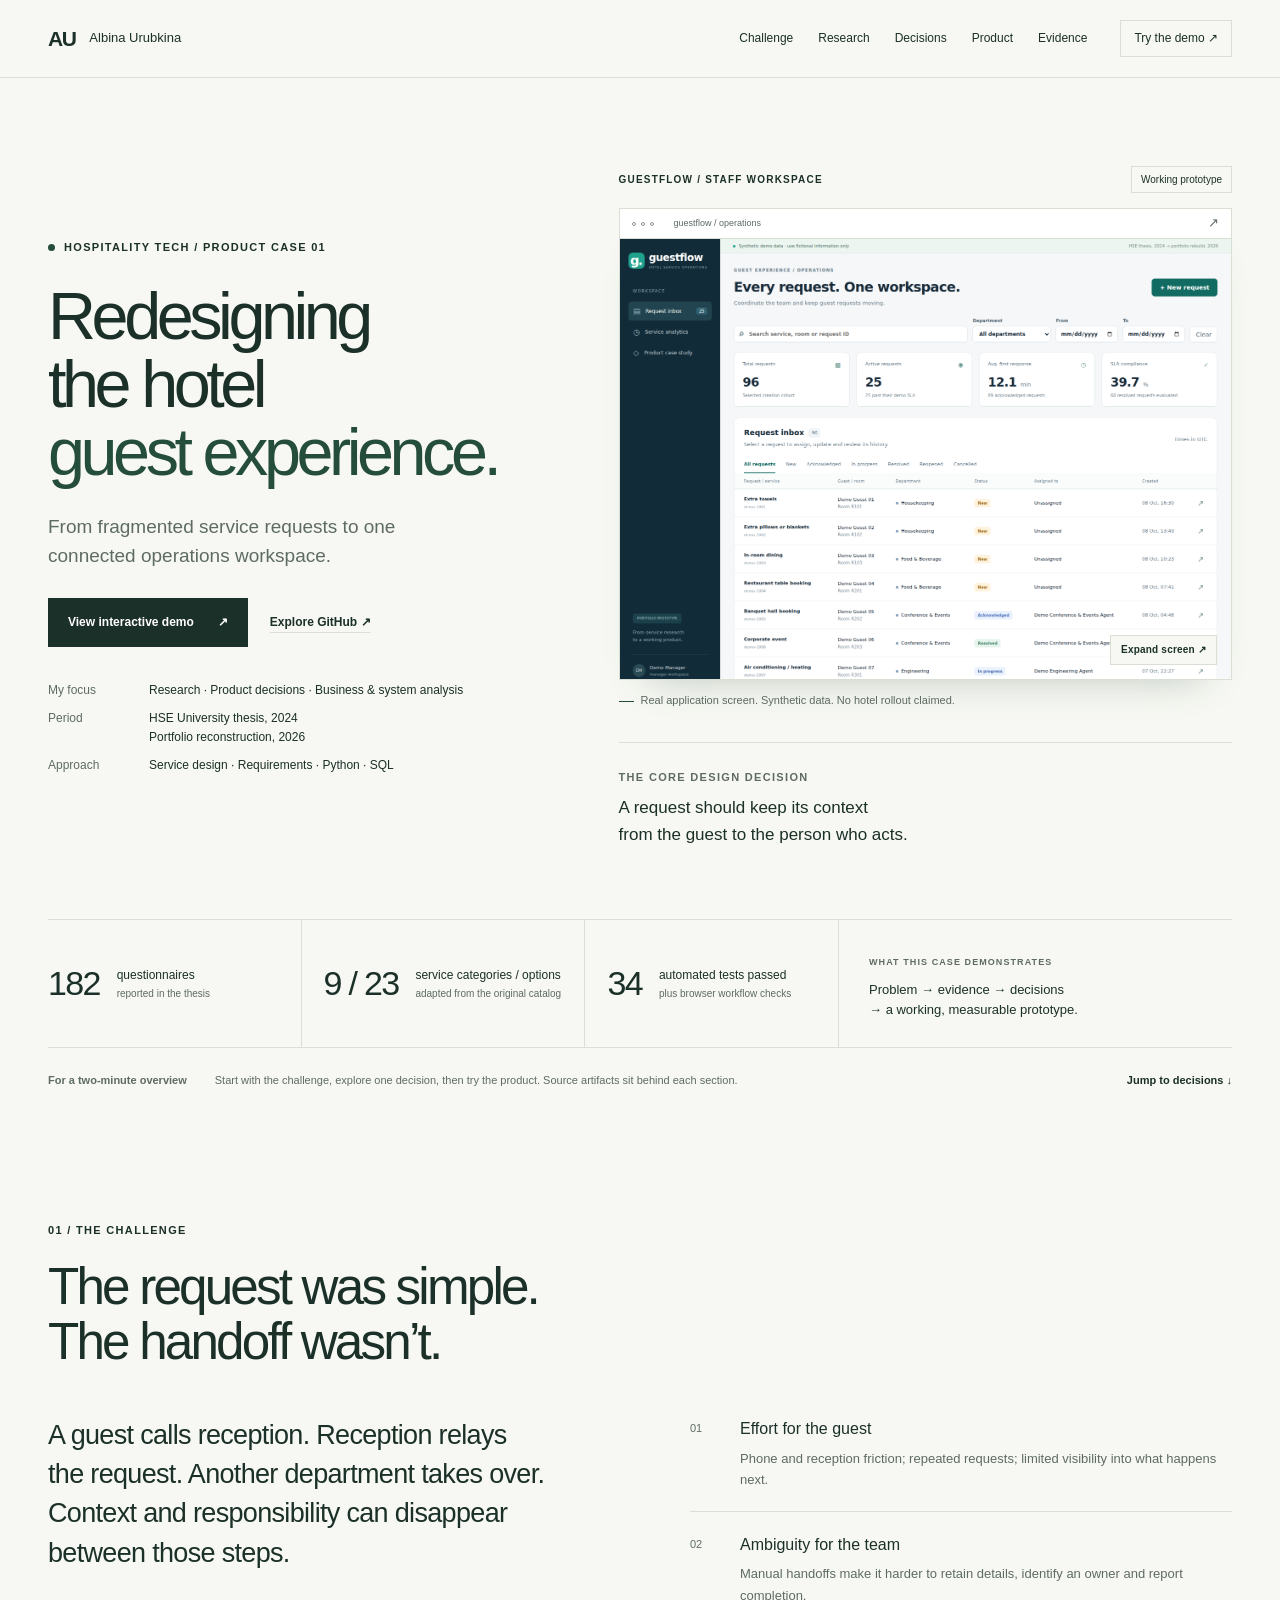
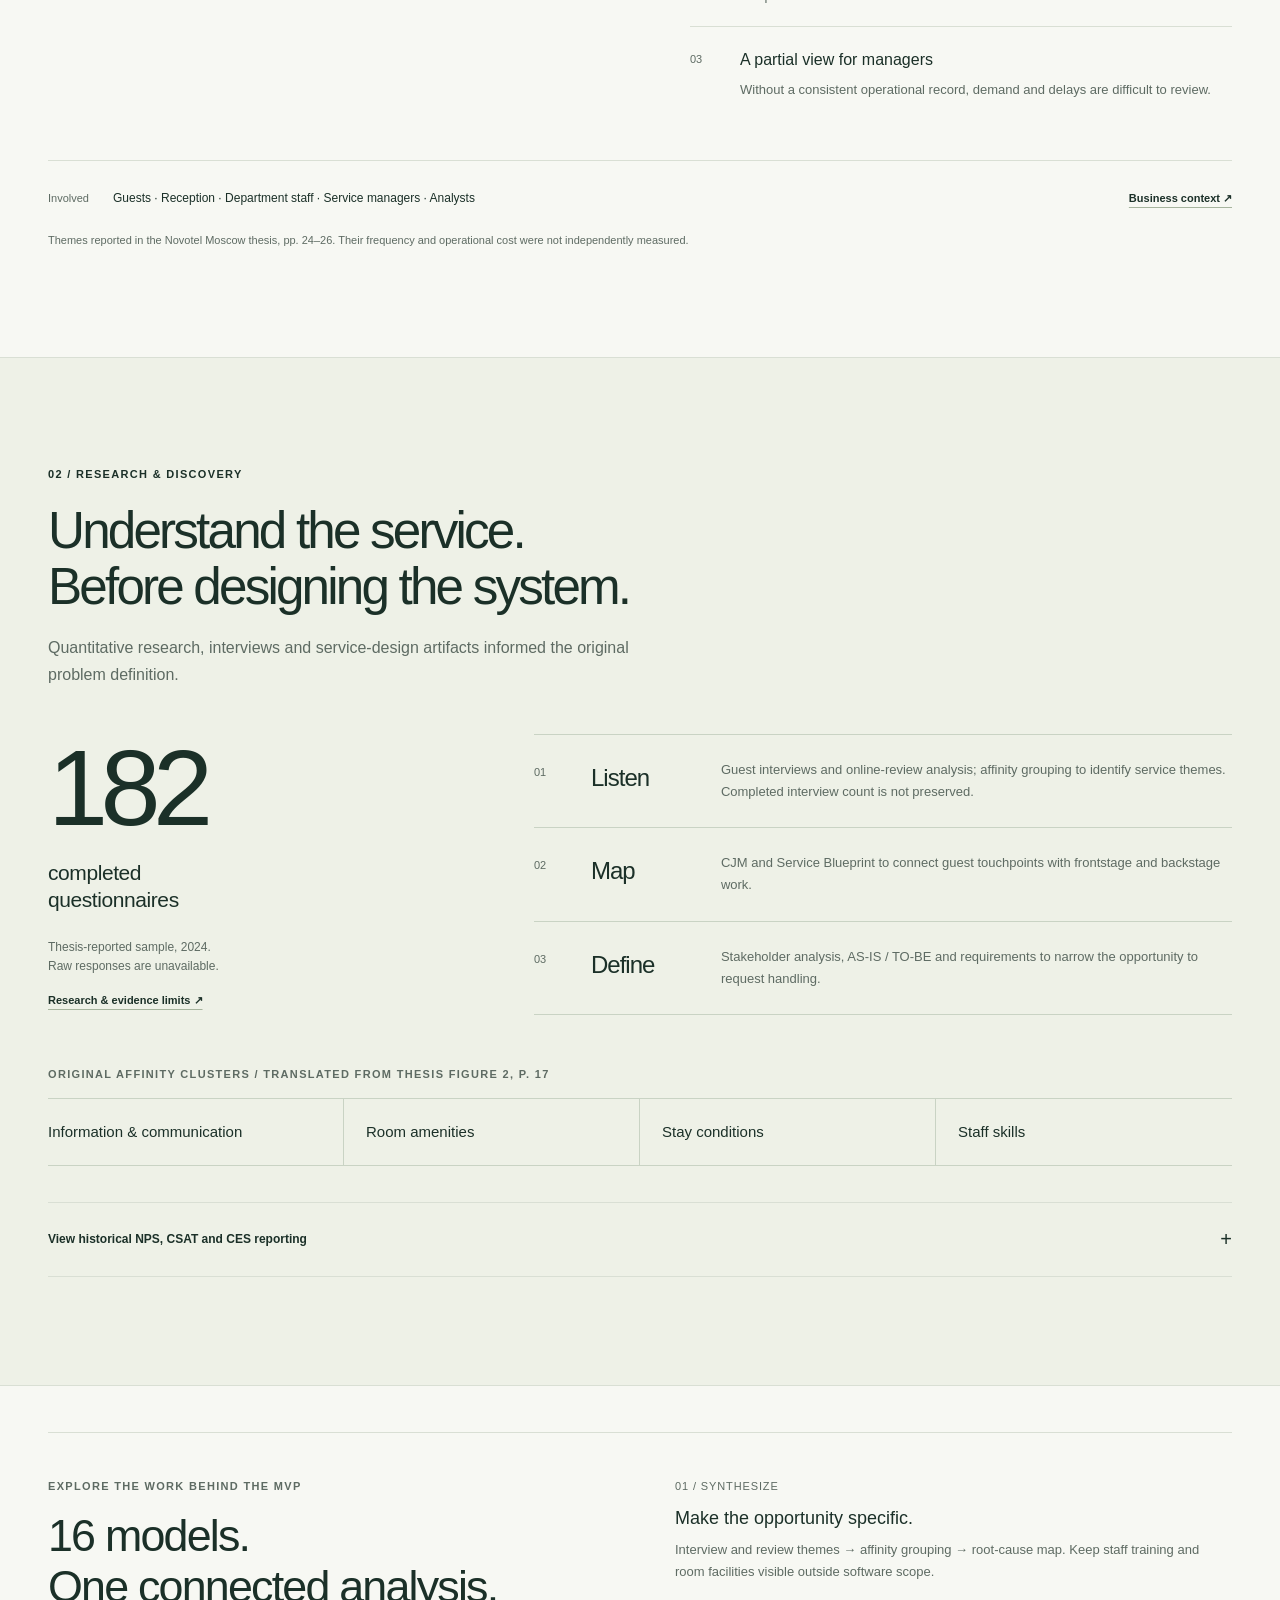
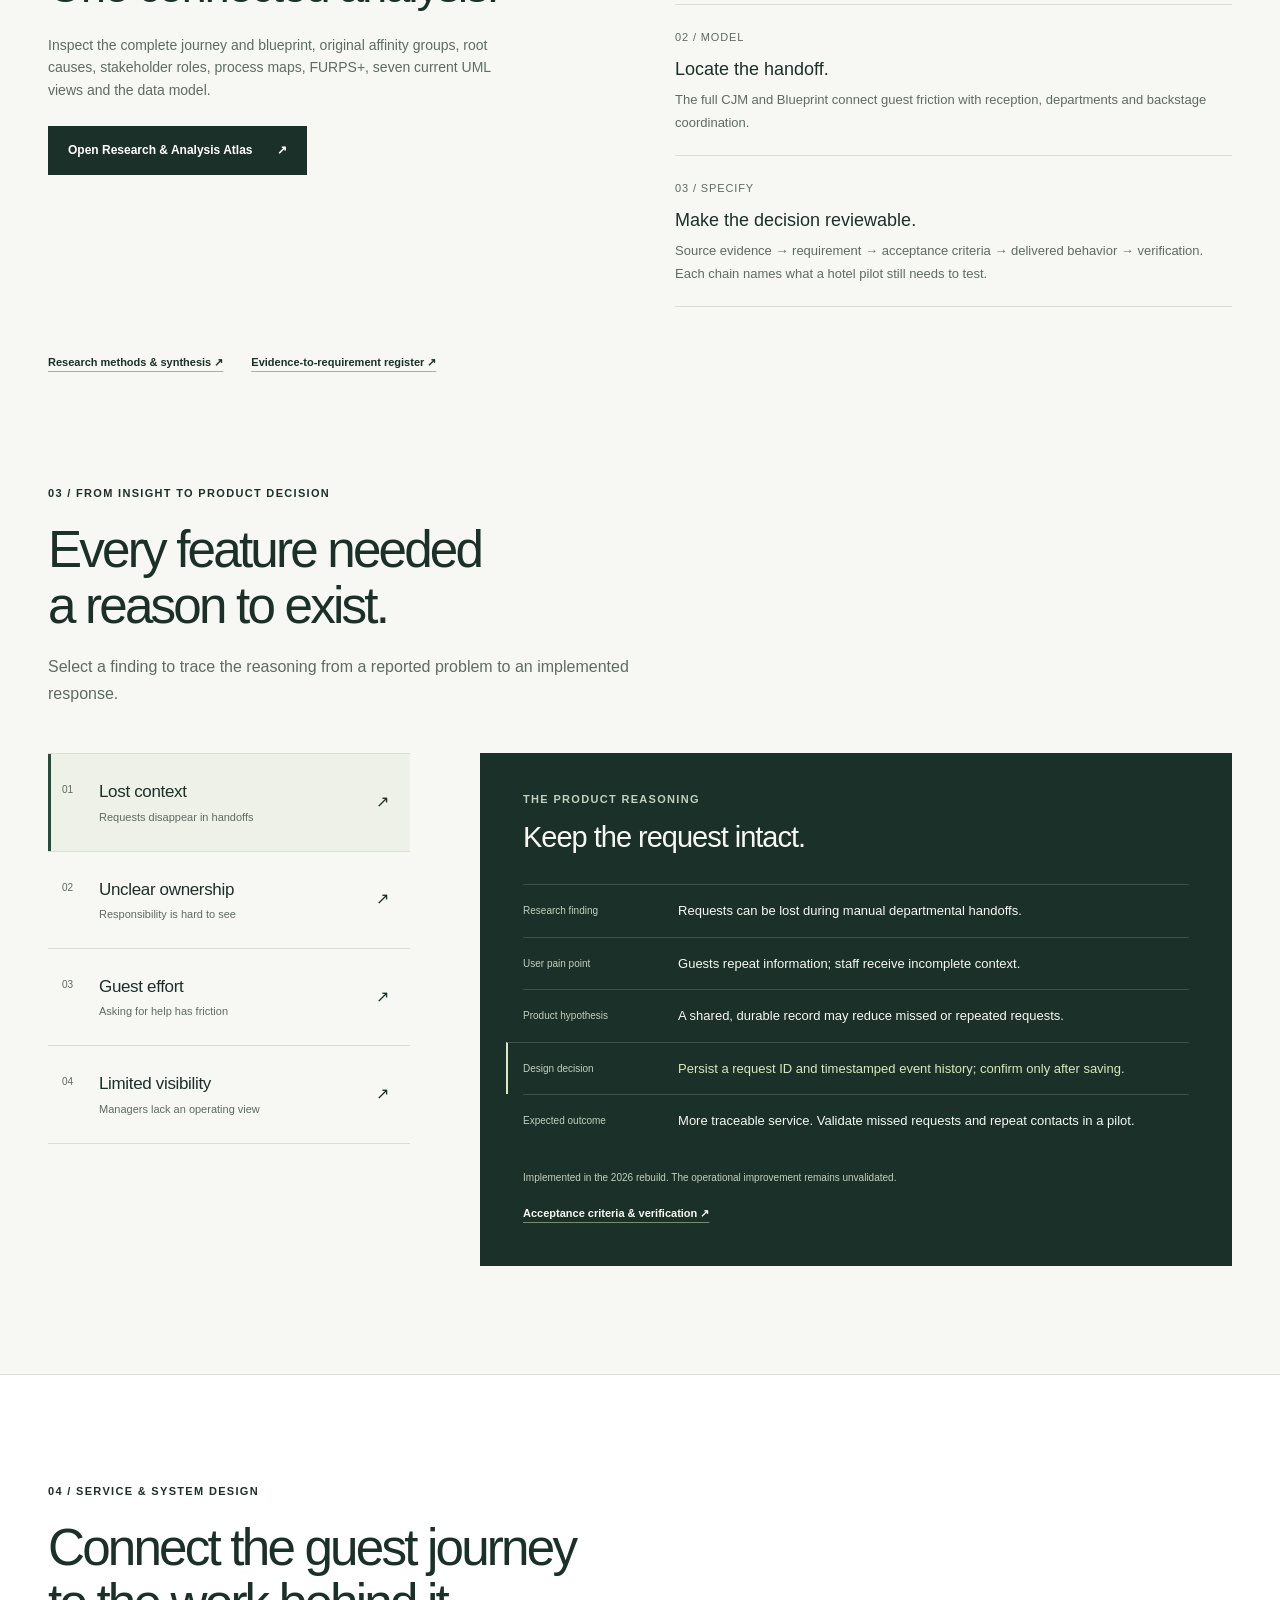
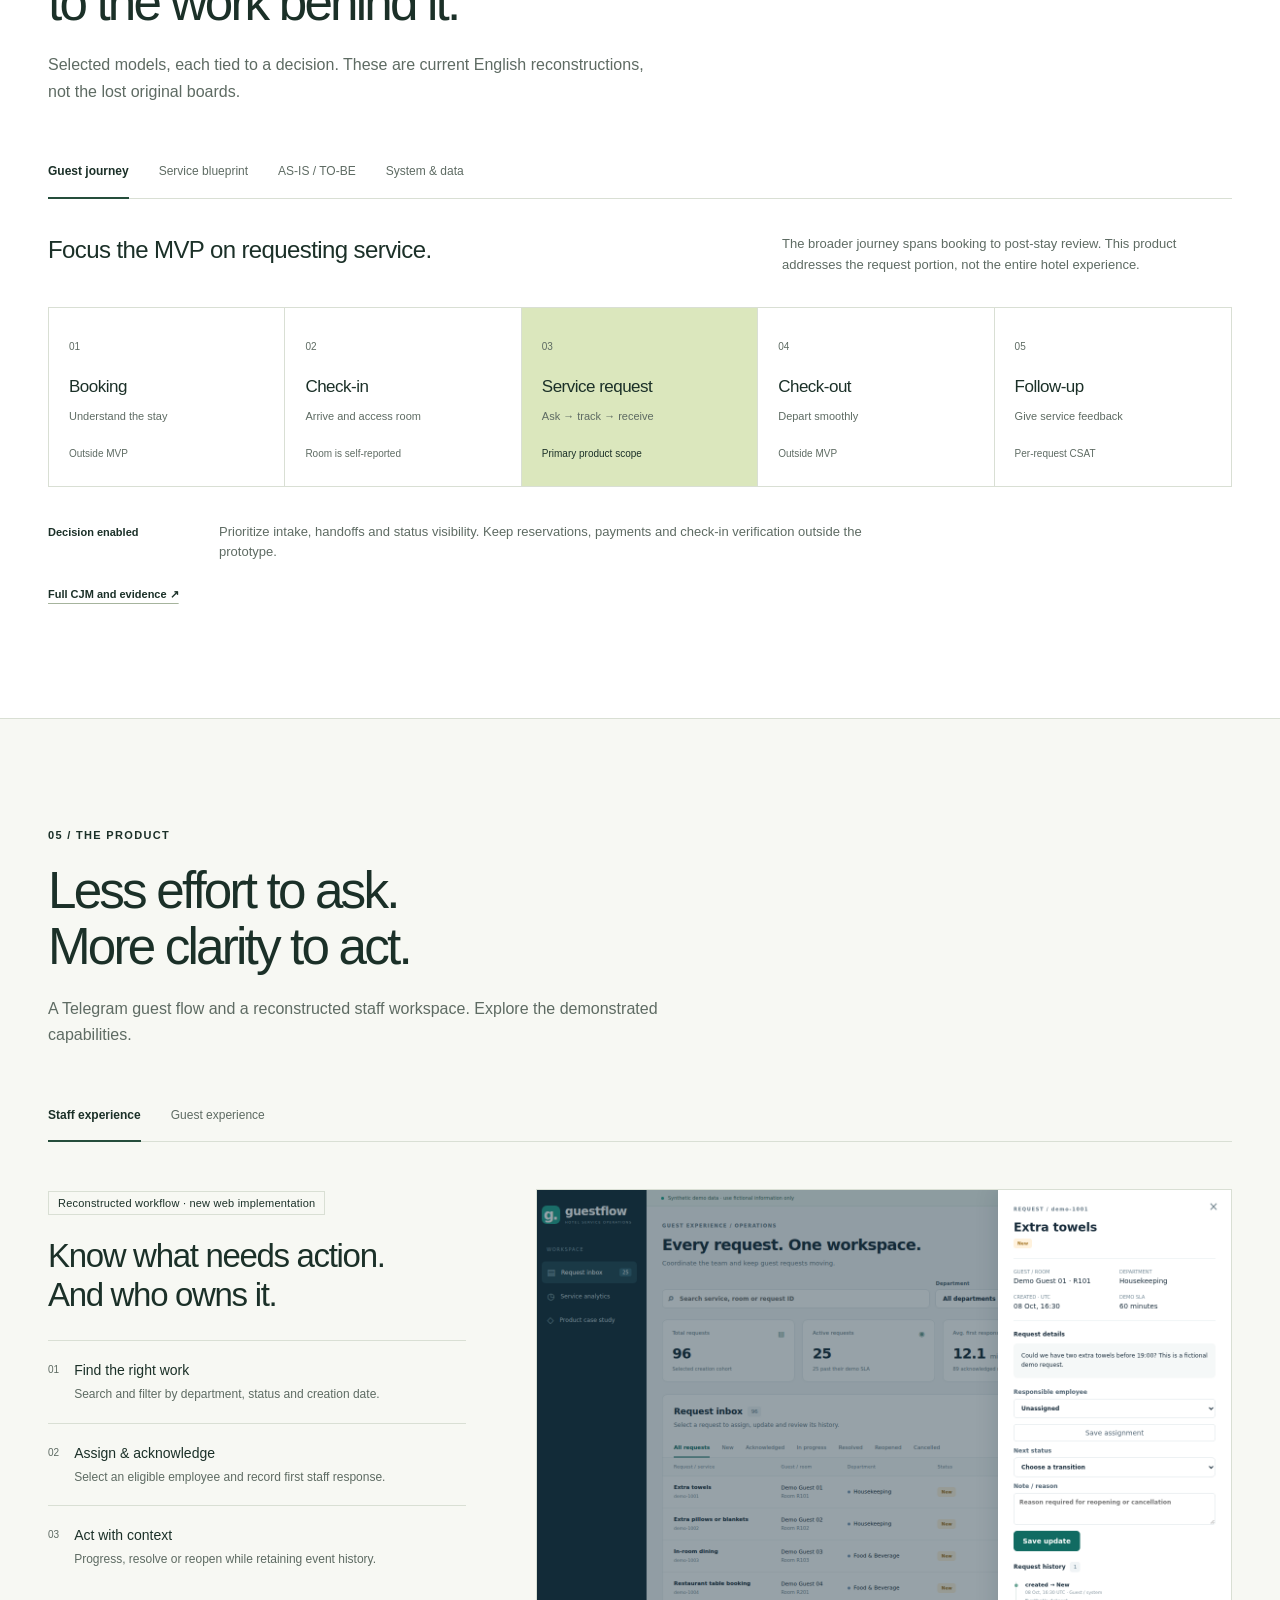
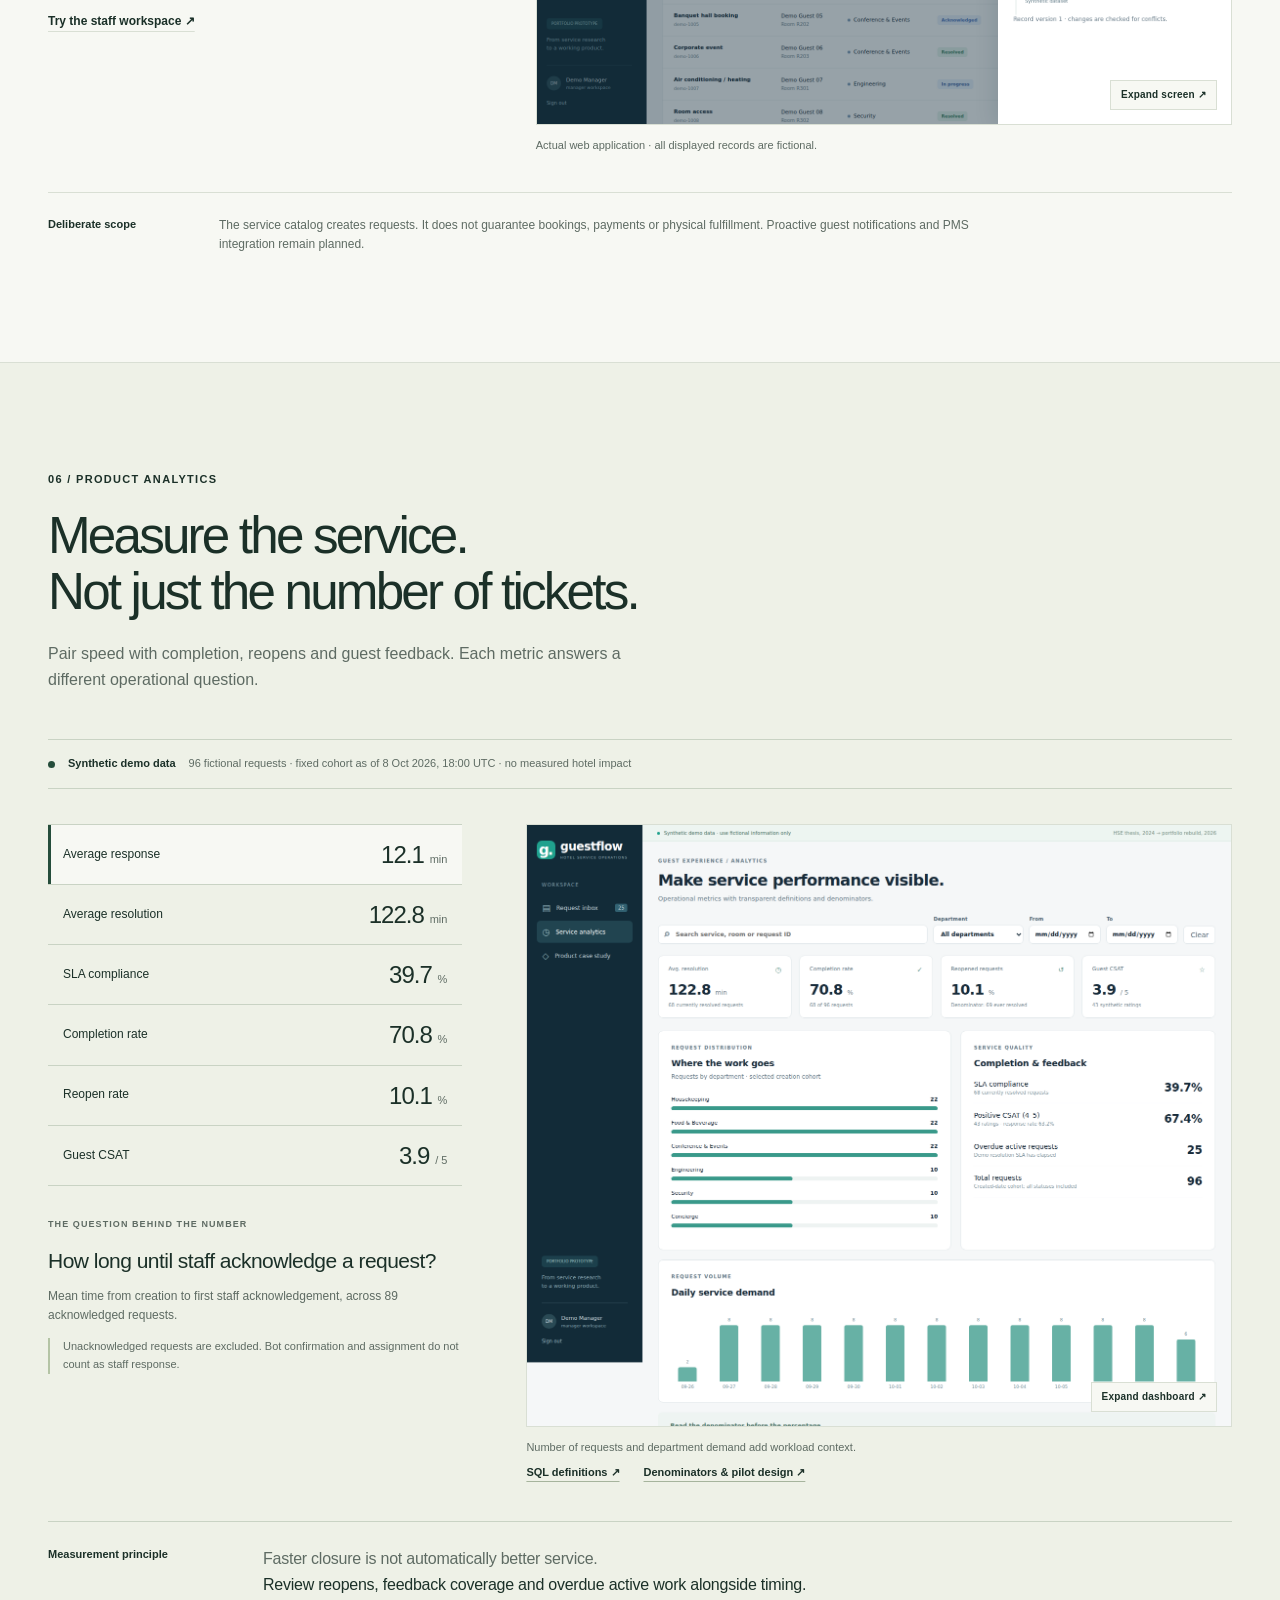
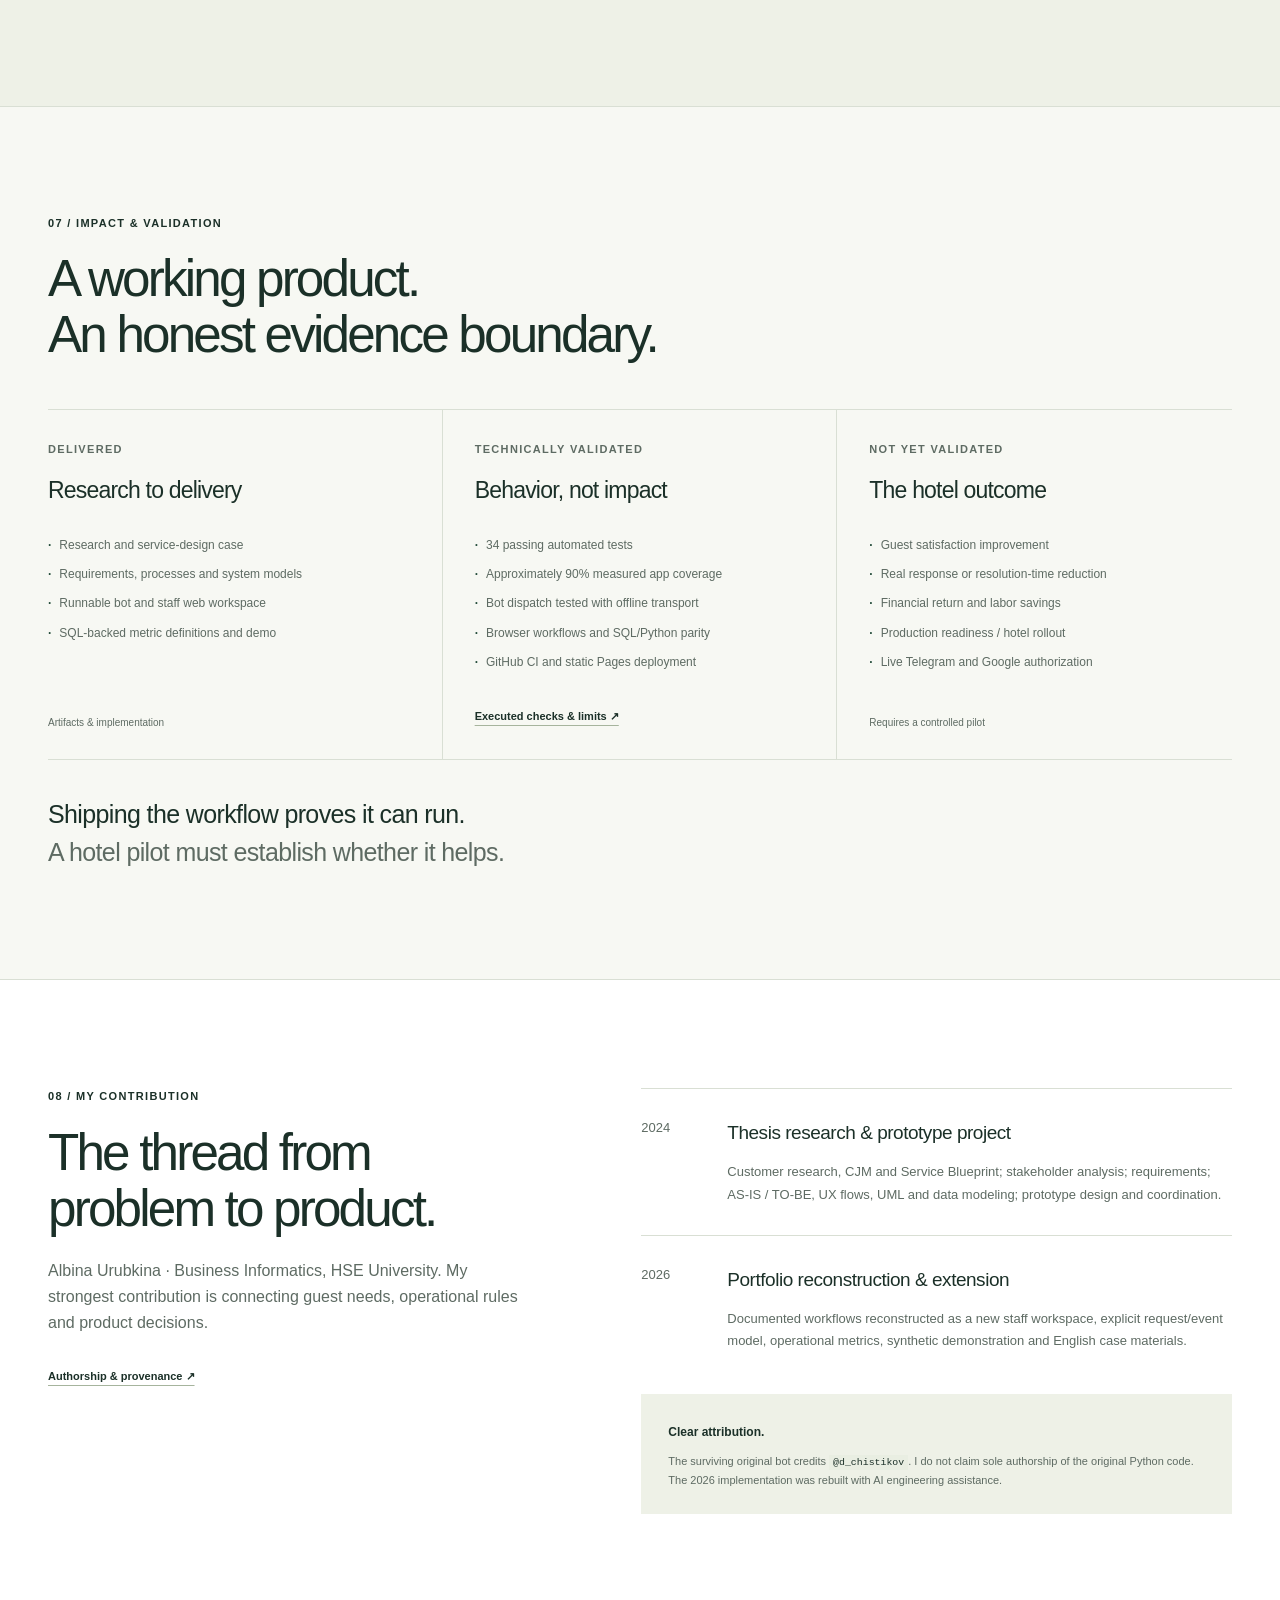
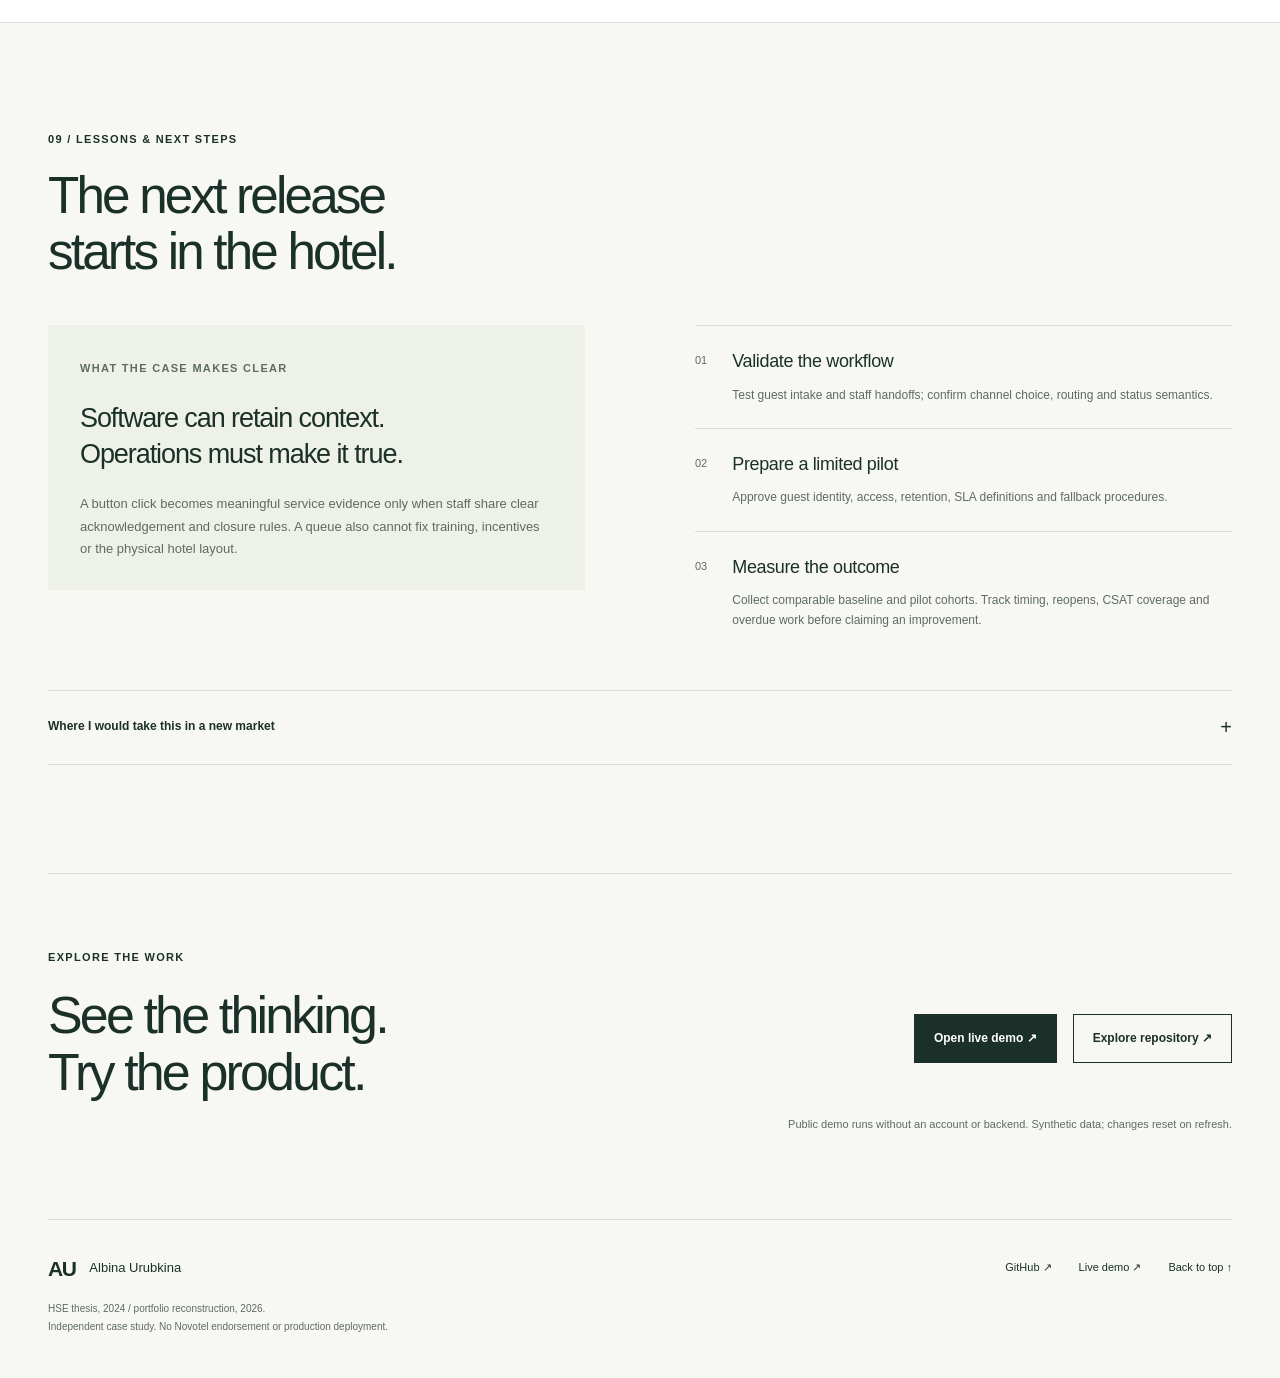
==== commit 3f6aec94: "Connect the main case to original research clusters and the visual atlas" ====
--- a/docs/case-study/index.html
+++ b/docs/case-study/index.html
@@ -76,8 +76,16 @@
         <div class="research-number"><strong>182<span>completed<br>questionnaires</span></strong><p>Thesis-reported sample, 2024.<br>Raw responses are unavailable.</p><a class="source-link" href="https://github.com/alyalbina/hotel-guest-experience-platform/blob/main/docs/research.md">Research &amp; evidence limits ↗</a></div>
         <div class="research-methods"><div><span class="method-index">01</span><h3>Listen</h3><p>Guest interviews and online-review analysis; affinity grouping to identify service themes. Completed interview count is not preserved.</p></div><div><span class="method-index">02</span><h3>Map</h3><p>CJM and Service Blueprint to connect guest touchpoints with frontstage and backstage work.</p></div><div><span class="method-index">03</span><h3>Define</h3><p>Stakeholder analysis, AS-IS / TO-BE and requirements to narrow the opportunity to request handling.</p></div></div>
       </div>
-      <div class="research-themes"><p class="mini-label">RECONSTRUCTED THEME MAP / QUALITATIVE, NOT A FREQUENCY CHART</p><div><span>Access to service</span><span>Execution delays</span><span>Information flow</span><span>Operational visibility</span></div></div>
+      <div class="research-themes"><p class="mini-label">ORIGINAL AFFINITY CLUSTERS / TRANSLATED FROM THESIS FIGURE 2, P. 17</p><div><span>Information &amp; communication</span><span>Room amenities</span><span>Stay conditions</span><span>Staff skills</span></div></div>
       <details class="evidence-details"><summary>View historical NPS, CSAT and CES reporting <span aria-hidden="true">+</span></summary><div class="historical-metrics"><div><span>NPS</span><strong>−2.34</strong><p>Reported as an “average”; calculation and promoter/detractor counts unavailable.</p></div><div><span>CSAT</span><strong>3.02 <small>/ 5</small></strong><p>Reported mean score, not a satisfied-response percentage.</p></div><div><span>CES</span><strong>3.48 <small>/ 7</small></strong><p>Question wording and scale direction unavailable; no directional interpretation.</p></div></div><p class="source-note">Thesis-reported aggregates, not independently recomputed and not before/after results. These values are separate from the synthetic product analytics below.</p></details>
+    </div>
+  </section>
+
+  <section id="research-atlas" class="wrap" aria-label="Research and analysis in depth">
+    <div class="research-atlas-teaser">
+      <div><p class="mini-label">EXPLORE THE WORK BEHIND THE MVP</p><h3>16 models.<br>One connected analysis.</h3><p>Inspect the complete journey and blueprint, original affinity groups, root causes, stakeholder roles, process maps, FURPS+, seven current UML views and the data model.</p><a class="button primary" href="artifacts/">Open Research &amp; Analysis Atlas <span aria-hidden="true">↗</span></a></div>
+      <ol class="research-depth"><li><span>01 / SYNTHESIZE</span><strong>Make the opportunity specific.</strong><p>Interview and review themes → affinity grouping → root-cause map. Keep staff training and room facilities visible outside software scope.</p></li><li><span>02 / MODEL</span><strong>Locate the handoff.</strong><p>The full CJM and Blueprint connect guest friction with reception, departments and backstage coordination.</p></li><li><span>03 / SPECIFY</span><strong>Make the decision reviewable.</strong><p>Source evidence → requirement → acceptance criteria → delivered behavior → verification. Each chain names what a hotel pilot still needs to test.</p></li></ol>
+      <div class="research-deep-links"><a class="source-link" href="https://github.com/alyalbina/hotel-guest-experience-platform/blob/main/docs/research-deep-dive.md">Research methods &amp; synthesis ↗</a><a class="source-link" href="https://github.com/alyalbina/hotel-guest-experience-platform/blob/main/docs/research-traceability.md">Evidence-to-requirement register ↗</a></div>
     </div>
   </section>
 
--- a/docs/case-study/style.css
+++ b/docs/case-study/style.css
@@ -741,6 +741,18 @@
 .research-themes>div>span:last-child {
   border-right:0
 }
+
+.research-atlas-teaser {display:grid;grid-template-columns:1fr 1fr;gap:40px 70px;border-top:1px solid var(--line);padding-top:45px;margin-top:46px}
+.research-atlas-teaser h3 {font-size:clamp(32px,3.5vw,48px);line-height:1.14;letter-spacing:-.04em;font-weight:500;margin:15px 0 22px}
+.research-atlas-teaser>div:first-child>p:not(.mini-label) {font-size:14px;color:var(--muted);max-width:480px;margin-bottom:25px}
+.research-atlas-teaser .button {font-size:12px}
+.research-depth {list-style:none;display:grid;gap:24px}
+.research-depth li {border-bottom:1px solid var(--line);padding-bottom:20px}
+.research-depth span {display:block;font-size:11px;letter-spacing:.08em;color:var(--muted);margin-bottom:8px}
+.research-depth strong {font-size:18px;font-weight:500;display:block;margin-bottom:6px}
+.research-depth p {font-size:13px;color:var(--muted);line-height:1.75}
+.research-deep-links {grid-column:1/-1;display:flex;gap:28px;flex-wrap:wrap}
+@media(max-width:760px) {.research-atlas-teaser{grid-template-columns:1fr;gap:28px;margin-top:32px;padding-top:30px}.research-deep-links{gap:14px}.research-atlas-teaser .button{font-size:11px;padding-inline:15px}}
 
 .evidence-details {
   border-top:1px solid var(--line);
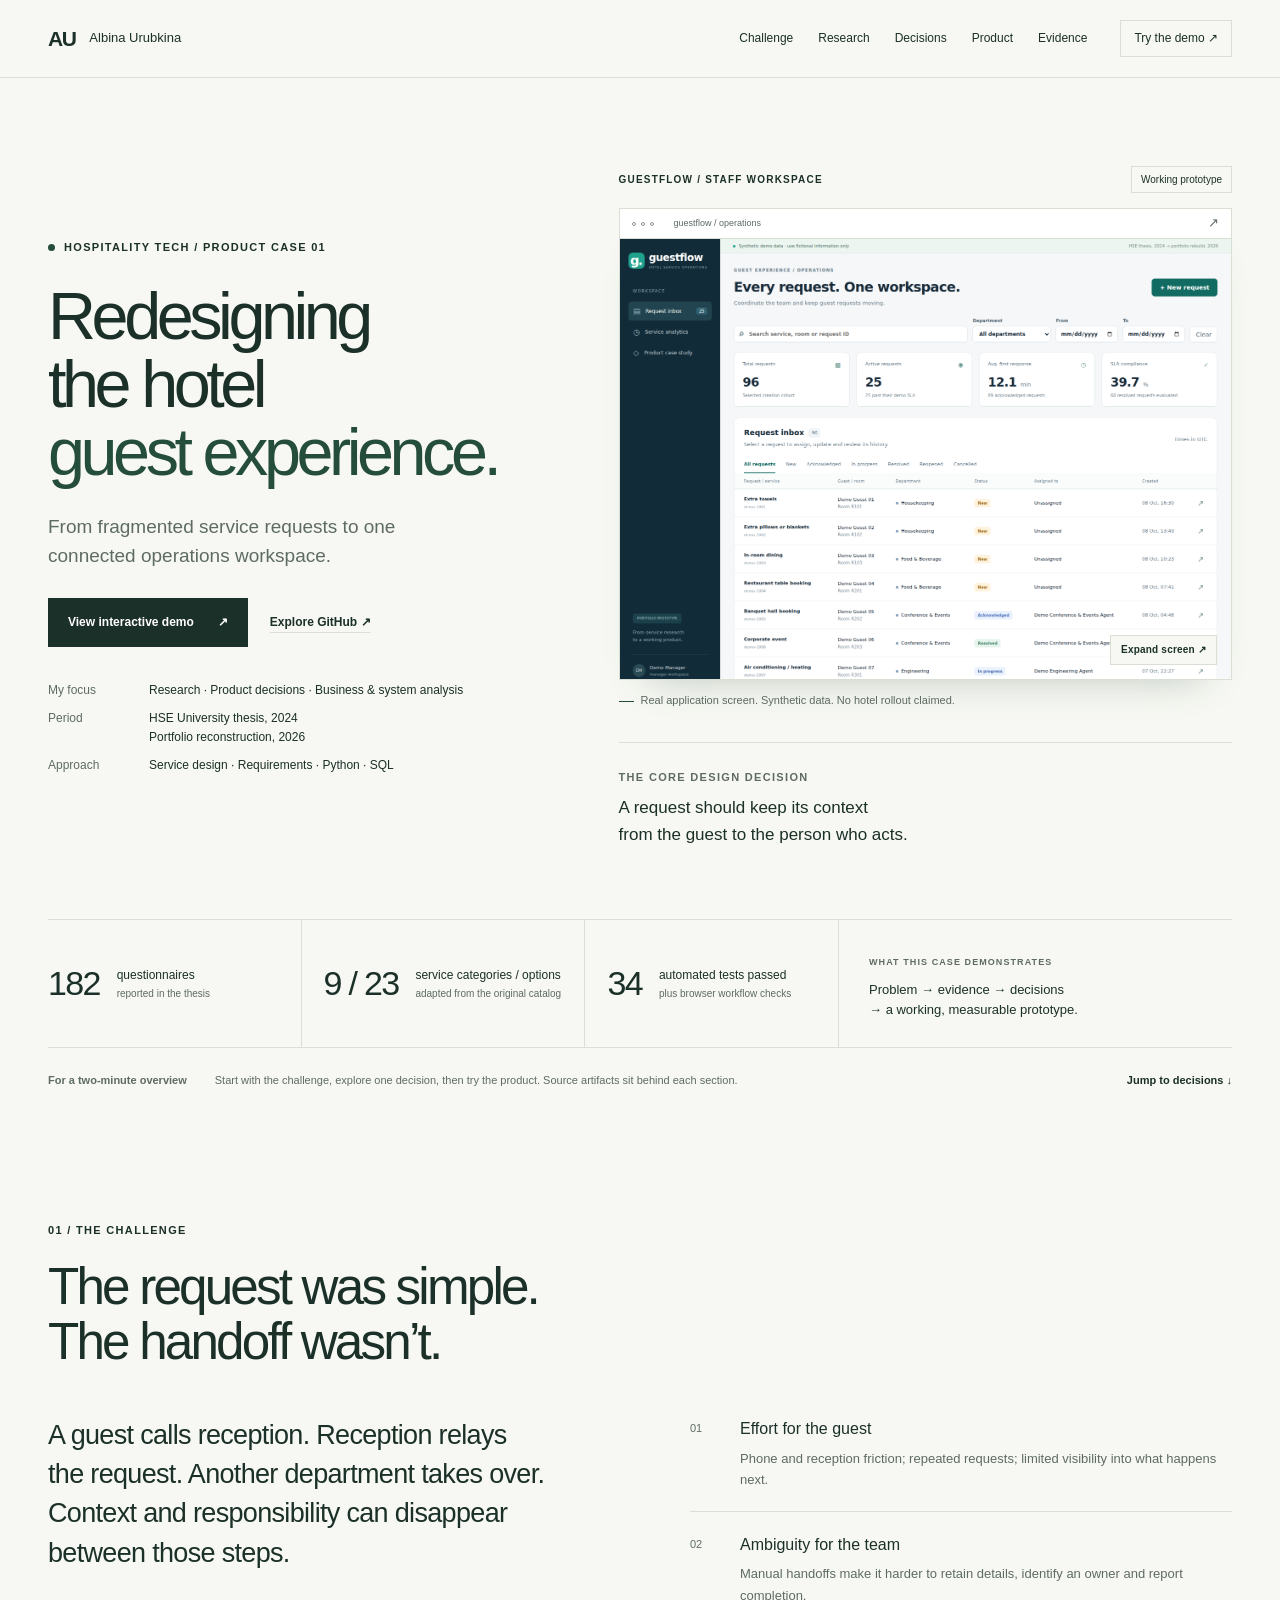
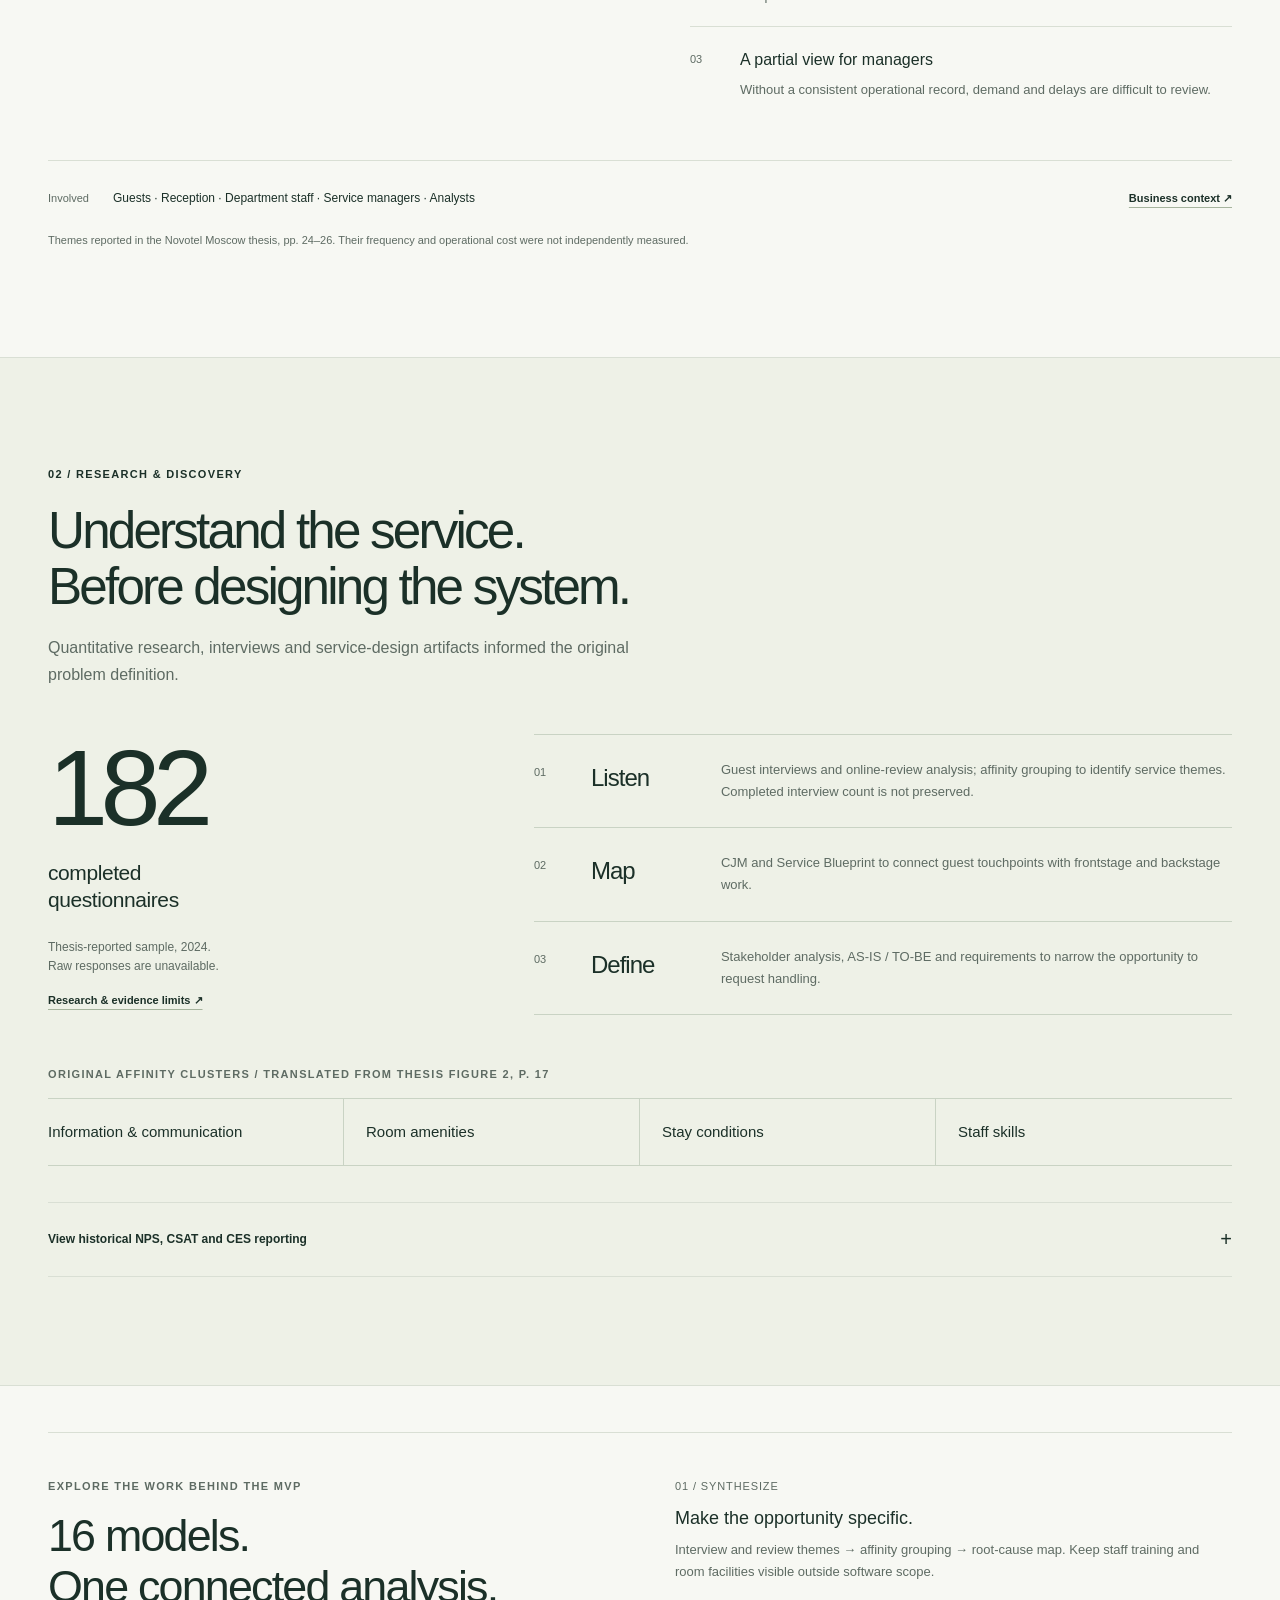
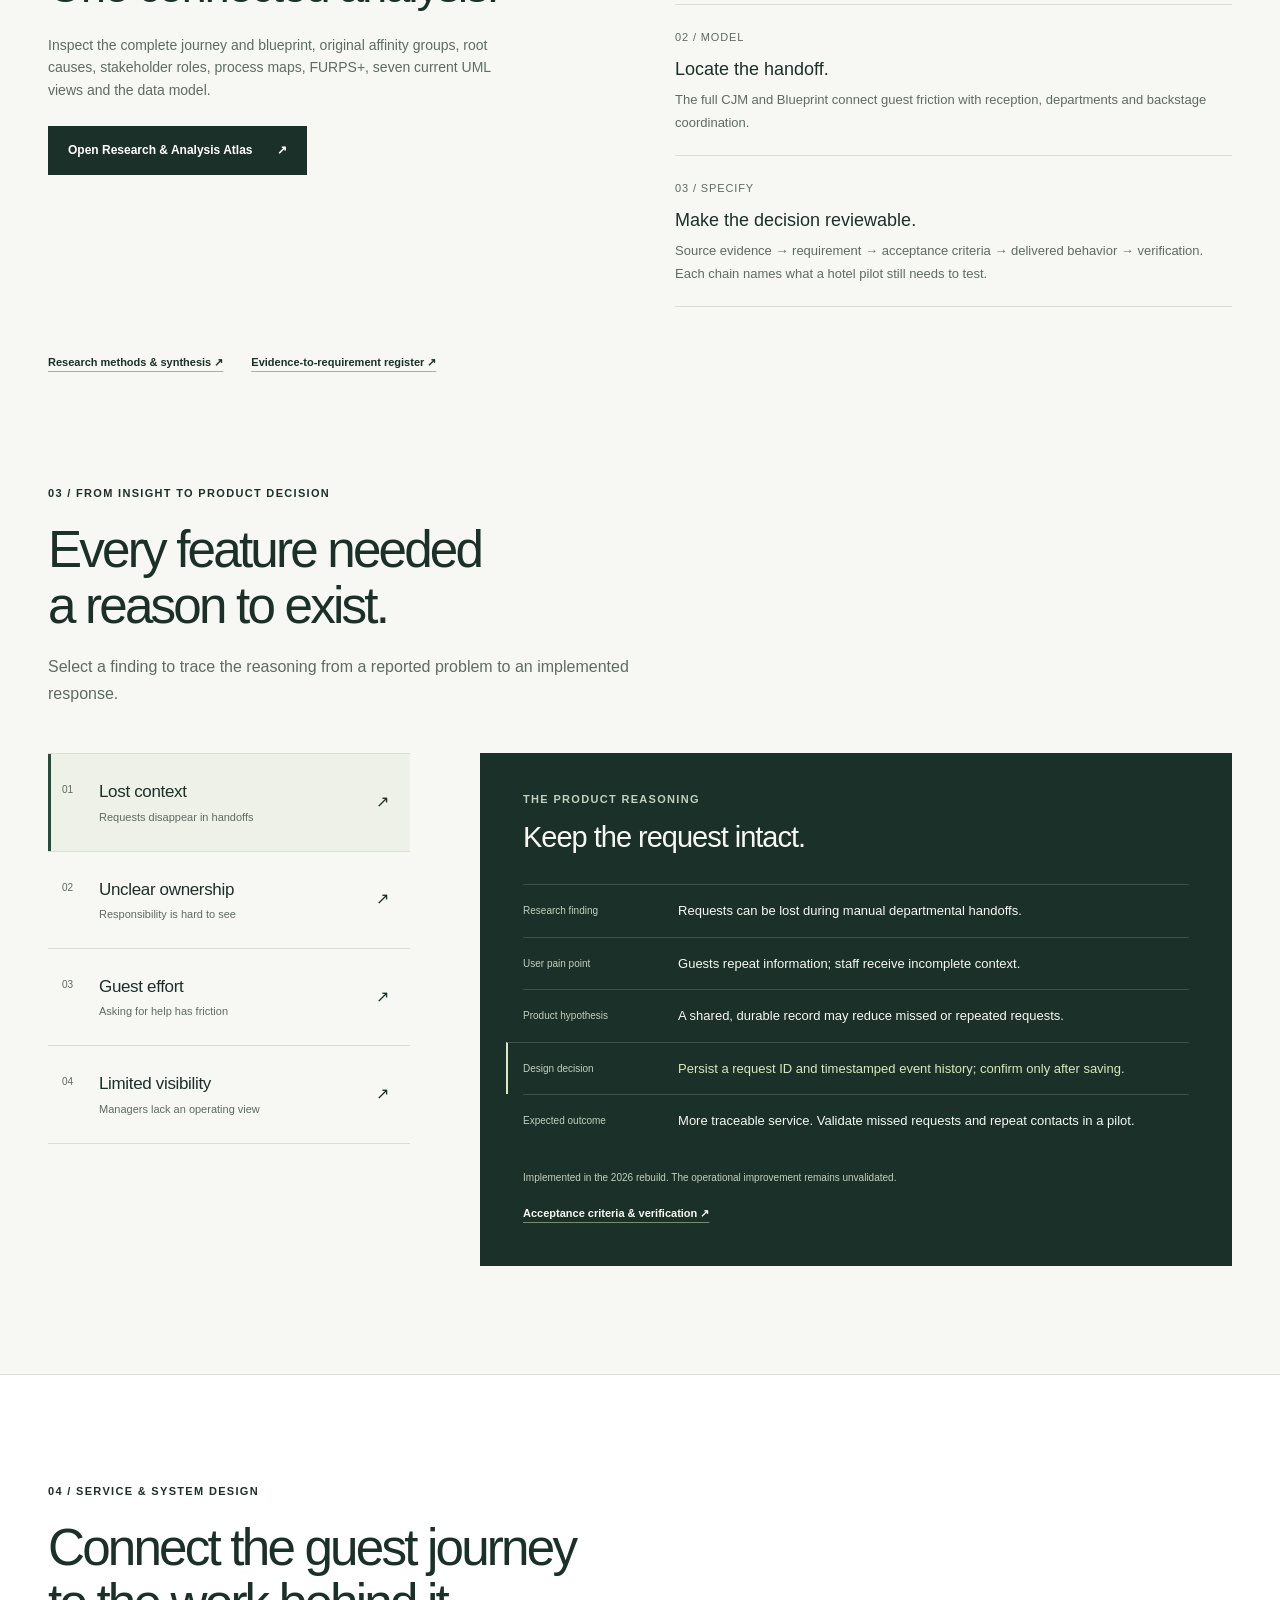
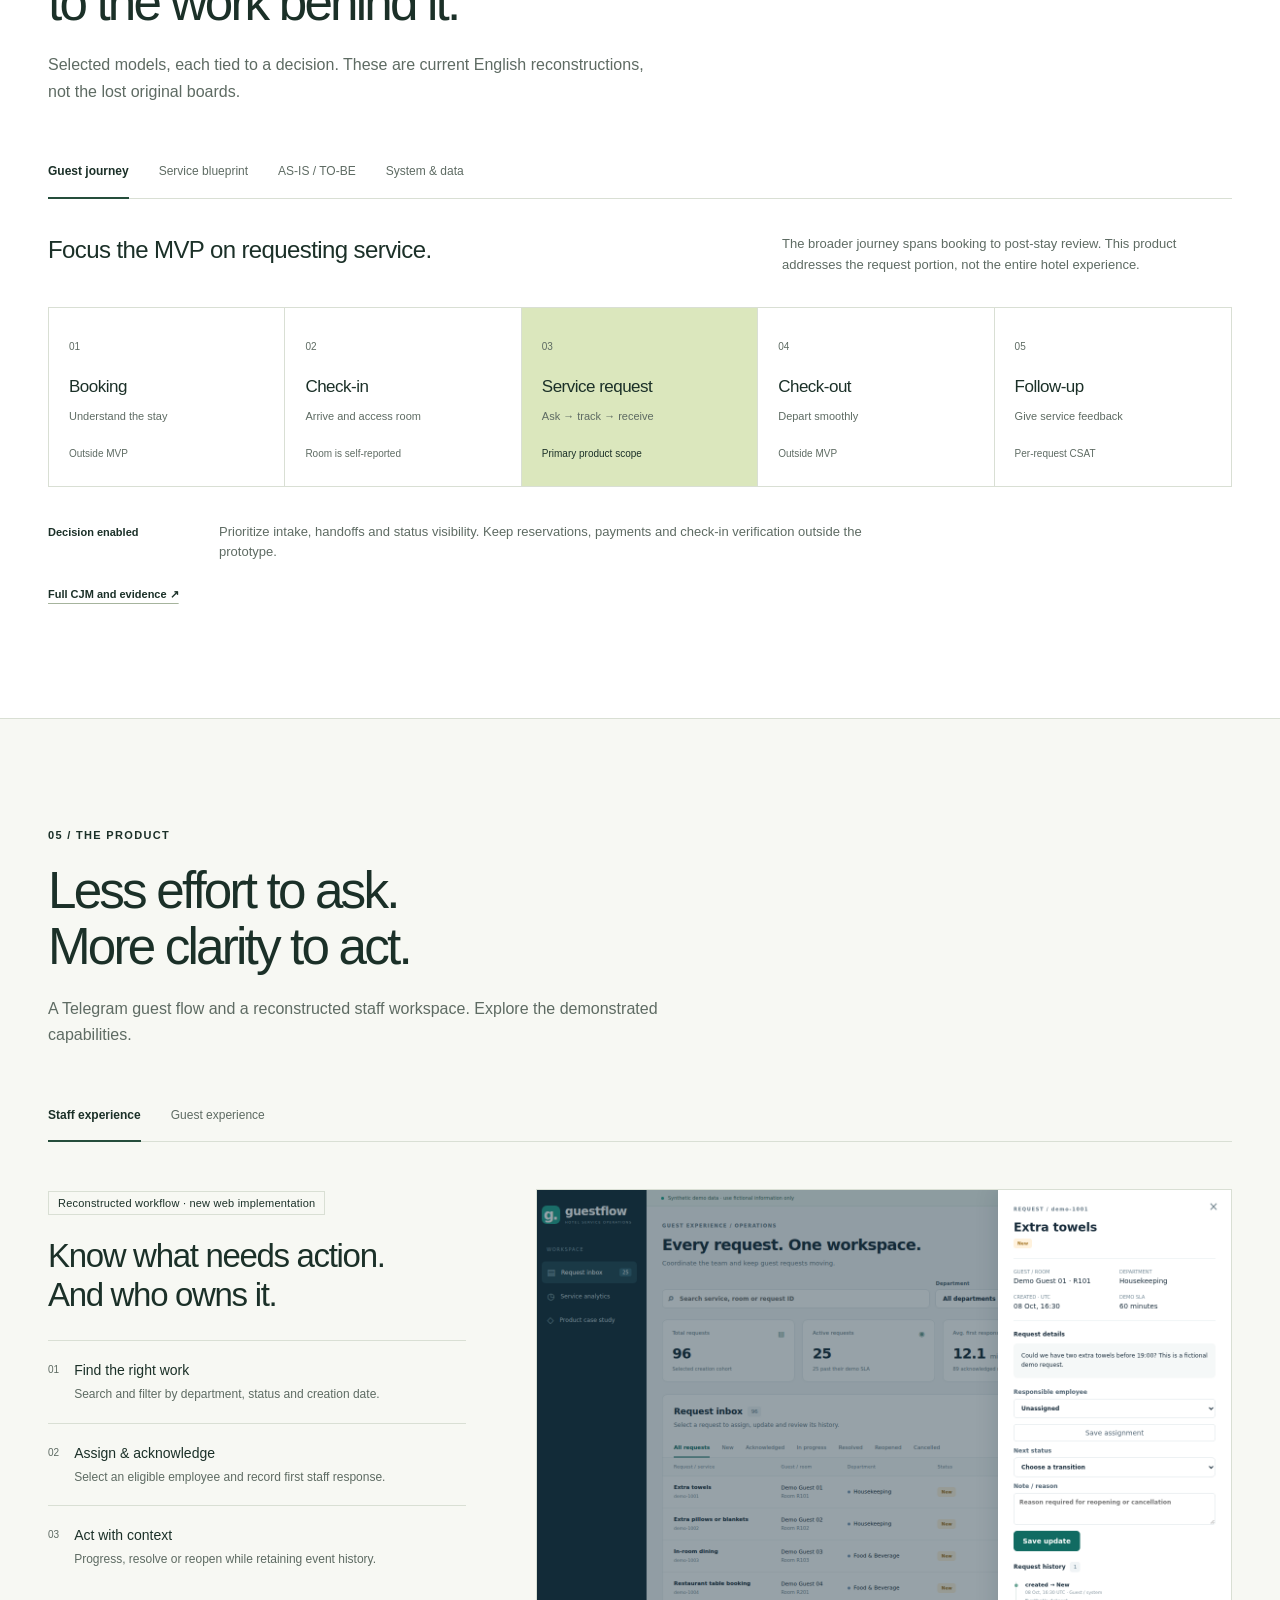
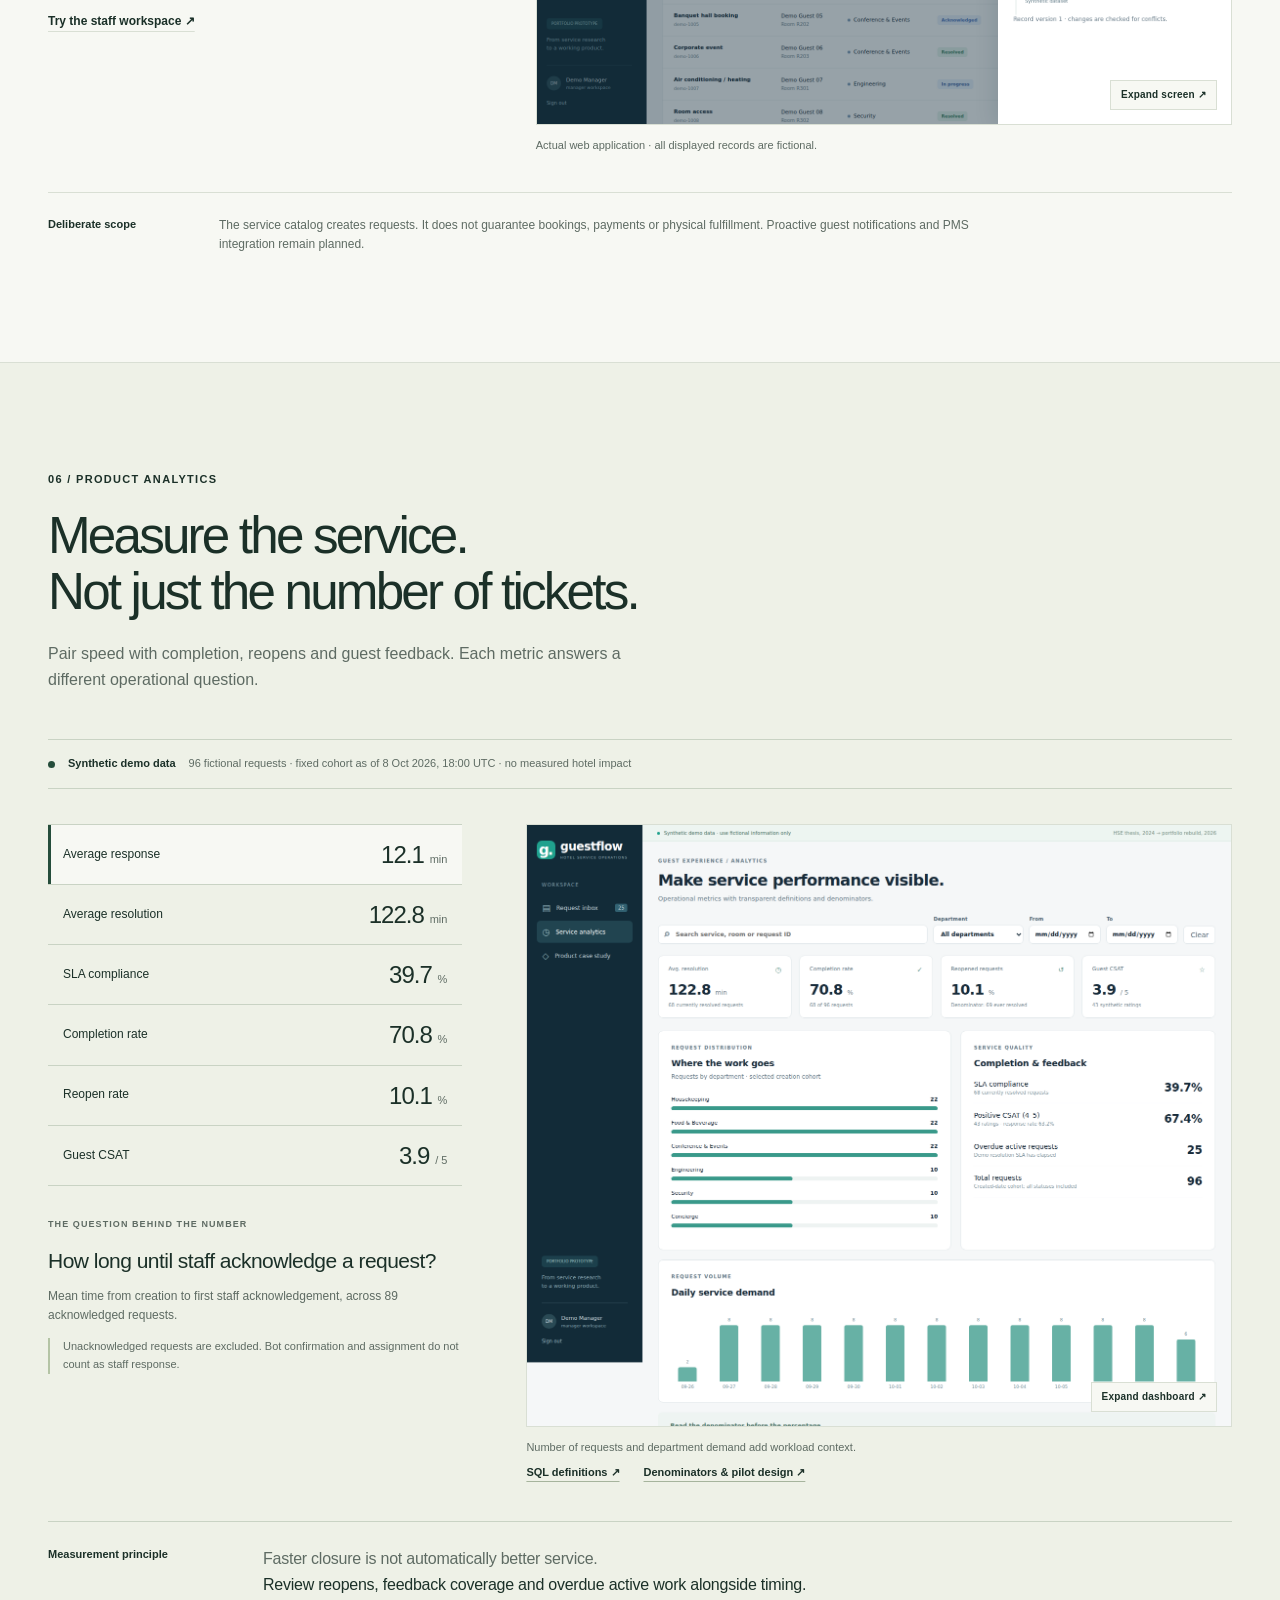
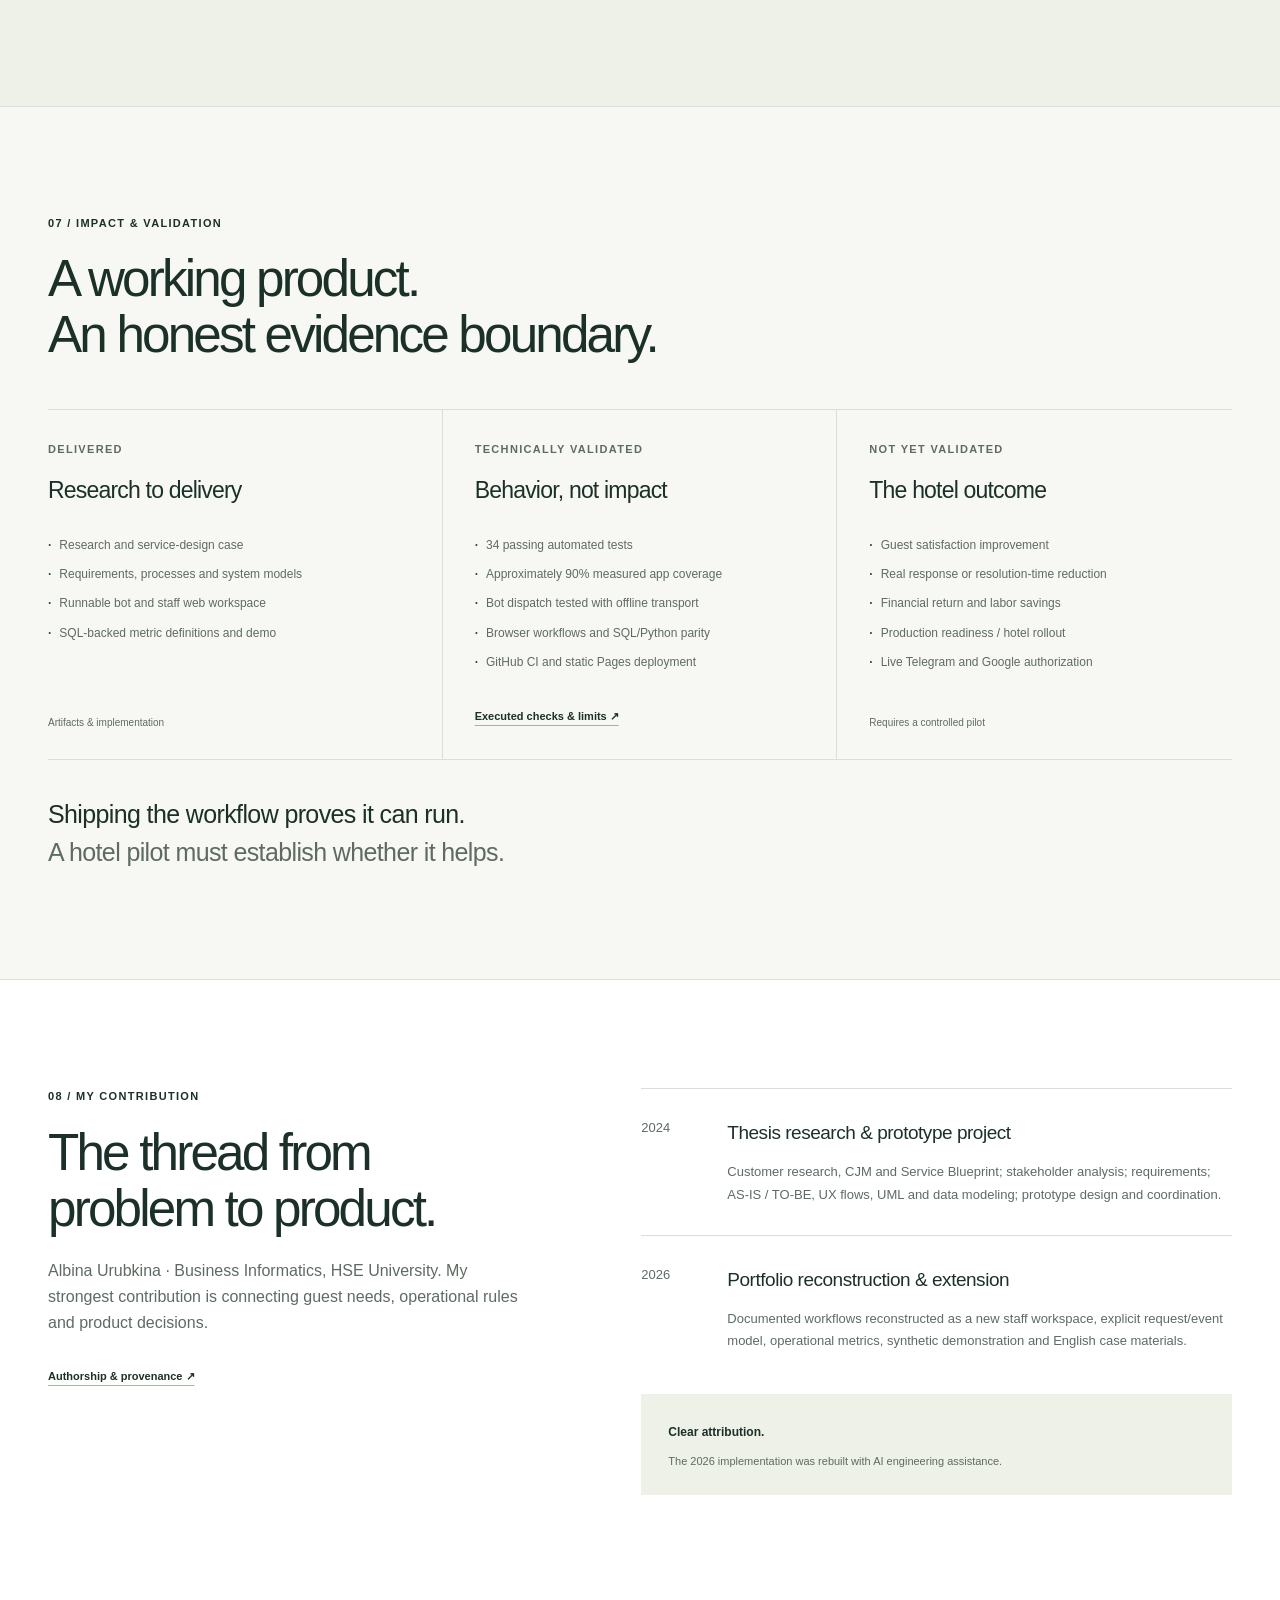
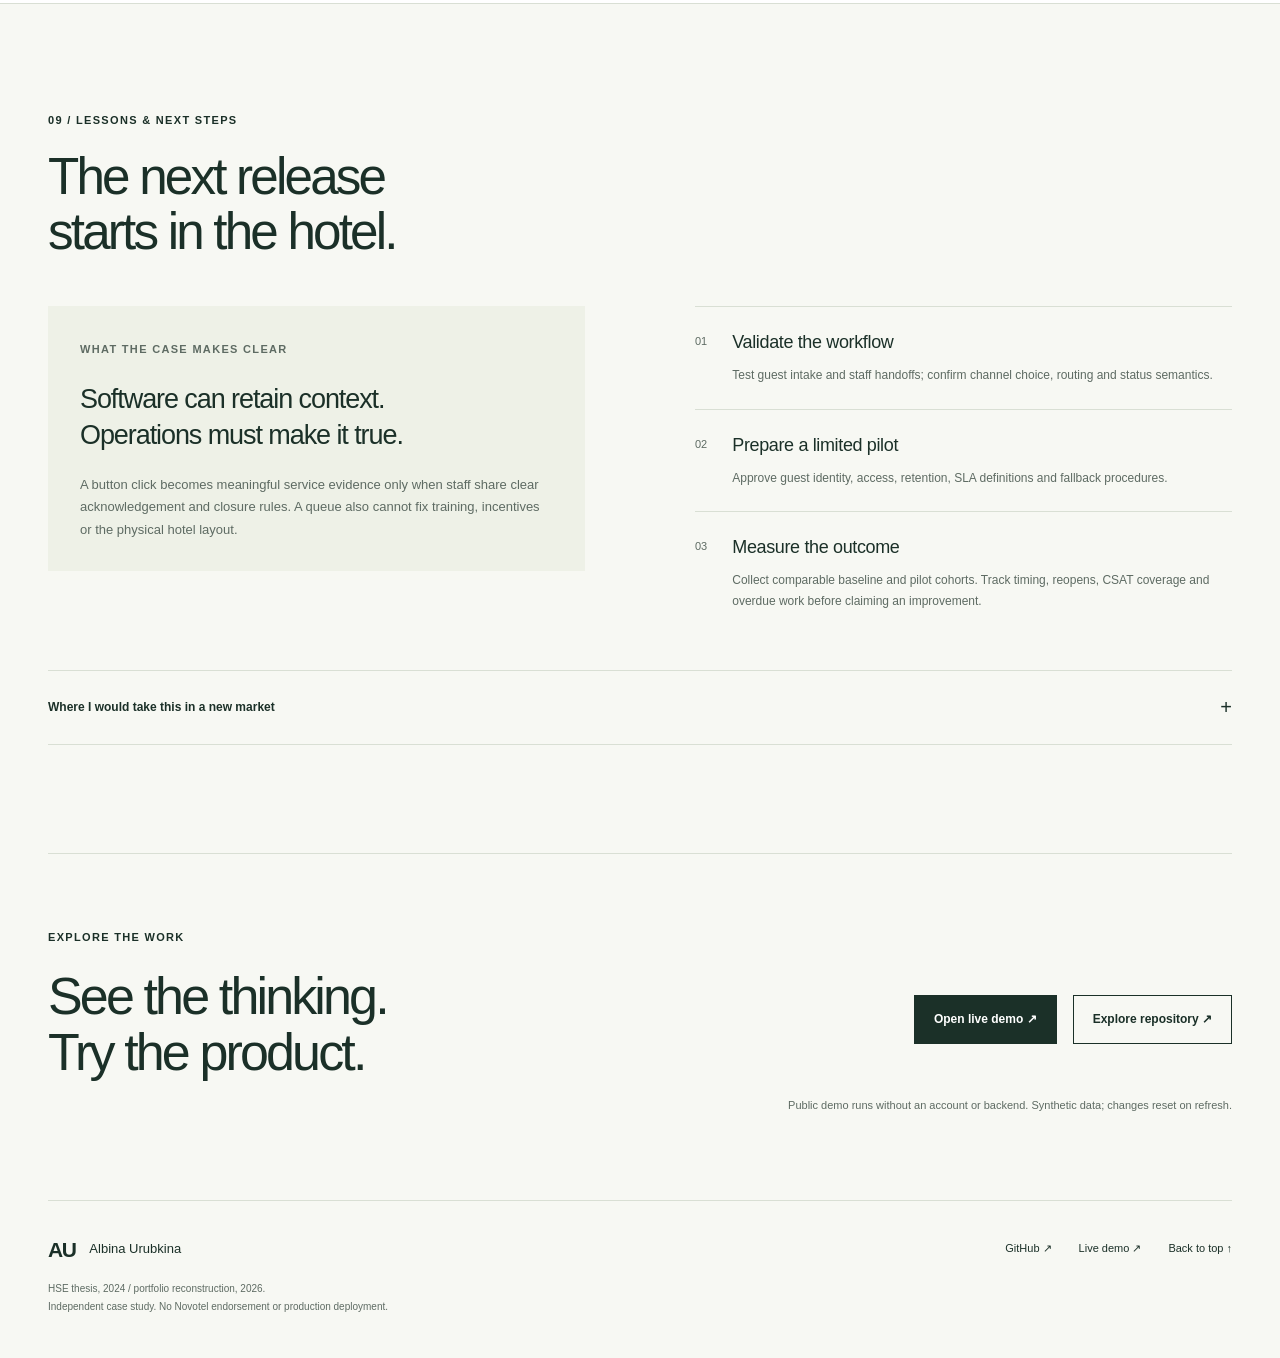
==== commit 045e9d89: "Remove personal bot credit from public case study" ====
--- a/docs/case-study/index.html
+++ b/docs/case-study/index.html
@@ -169,7 +169,7 @@
   </section>
 
   <section id="contribution" class="section contribution-section" aria-labelledby="contribution-title">
-    <div class="wrap contribution-layout"><div><p class="eyebrow">08 / MY CONTRIBUTION</p><h2 id="contribution-title">The thread from<br>problem to product.</h2><p class="section-intro">Albina Urubkina · Business Informatics, HSE University. My strongest contribution is connecting guest needs, operational rules and product decisions.</p><a class="source-link" href="https://github.com/alyalbina/hotel-guest-experience-platform/blob/main/docs/provenance.md">Authorship &amp; provenance ↗</a></div><div class="contribution-timeline"><article><span>2024</span><div><h3>Thesis research &amp; prototype project</h3><p>Customer research, CJM and Service Blueprint; stakeholder analysis; requirements; AS-IS / TO-BE, UX flows, UML and data modeling; prototype design and coordination.</p></div></article><article><span>2026</span><div><h3>Portfolio reconstruction &amp; extension</h3><p>Documented workflows reconstructed as a new staff workspace, explicit request/event model, operational metrics, synthetic demonstration and English case materials.</p></div></article><div class="authorship-note"><strong>Clear attribution.</strong><p>The surviving original bot credits <code>@d_chistikov</code>. I do not claim sole authorship of the original Python code. The 2026 implementation was rebuilt with AI engineering assistance.</p></div></div></div>
+    <div class="wrap contribution-layout"><div><p class="eyebrow">08 / MY CONTRIBUTION</p><h2 id="contribution-title">The thread from<br>problem to product.</h2><p class="section-intro">Albina Urubkina · Business Informatics, HSE University. My strongest contribution is connecting guest needs, operational rules and product decisions.</p><a class="source-link" href="https://github.com/alyalbina/hotel-guest-experience-platform/blob/main/docs/provenance.md">Authorship &amp; provenance ↗</a></div><div class="contribution-timeline"><article><span>2024</span><div><h3>Thesis research &amp; prototype project</h3><p>Customer research, CJM and Service Blueprint; stakeholder analysis; requirements; AS-IS / TO-BE, UX flows, UML and data modeling; prototype design and coordination.</p></div></article><article><span>2026</span><div><h3>Portfolio reconstruction &amp; extension</h3><p>Documented workflows reconstructed as a new staff workspace, explicit request/event model, operational metrics, synthetic demonstration and English case materials.</p></div></article><div class="authorship-note"><strong>Clear attribution.</strong><p>The 2026 implementation was rebuilt with AI engineering assistance.</p></div></div></div>
   </section>
 
   <section id="next" class="section wrap" aria-labelledby="next-title">
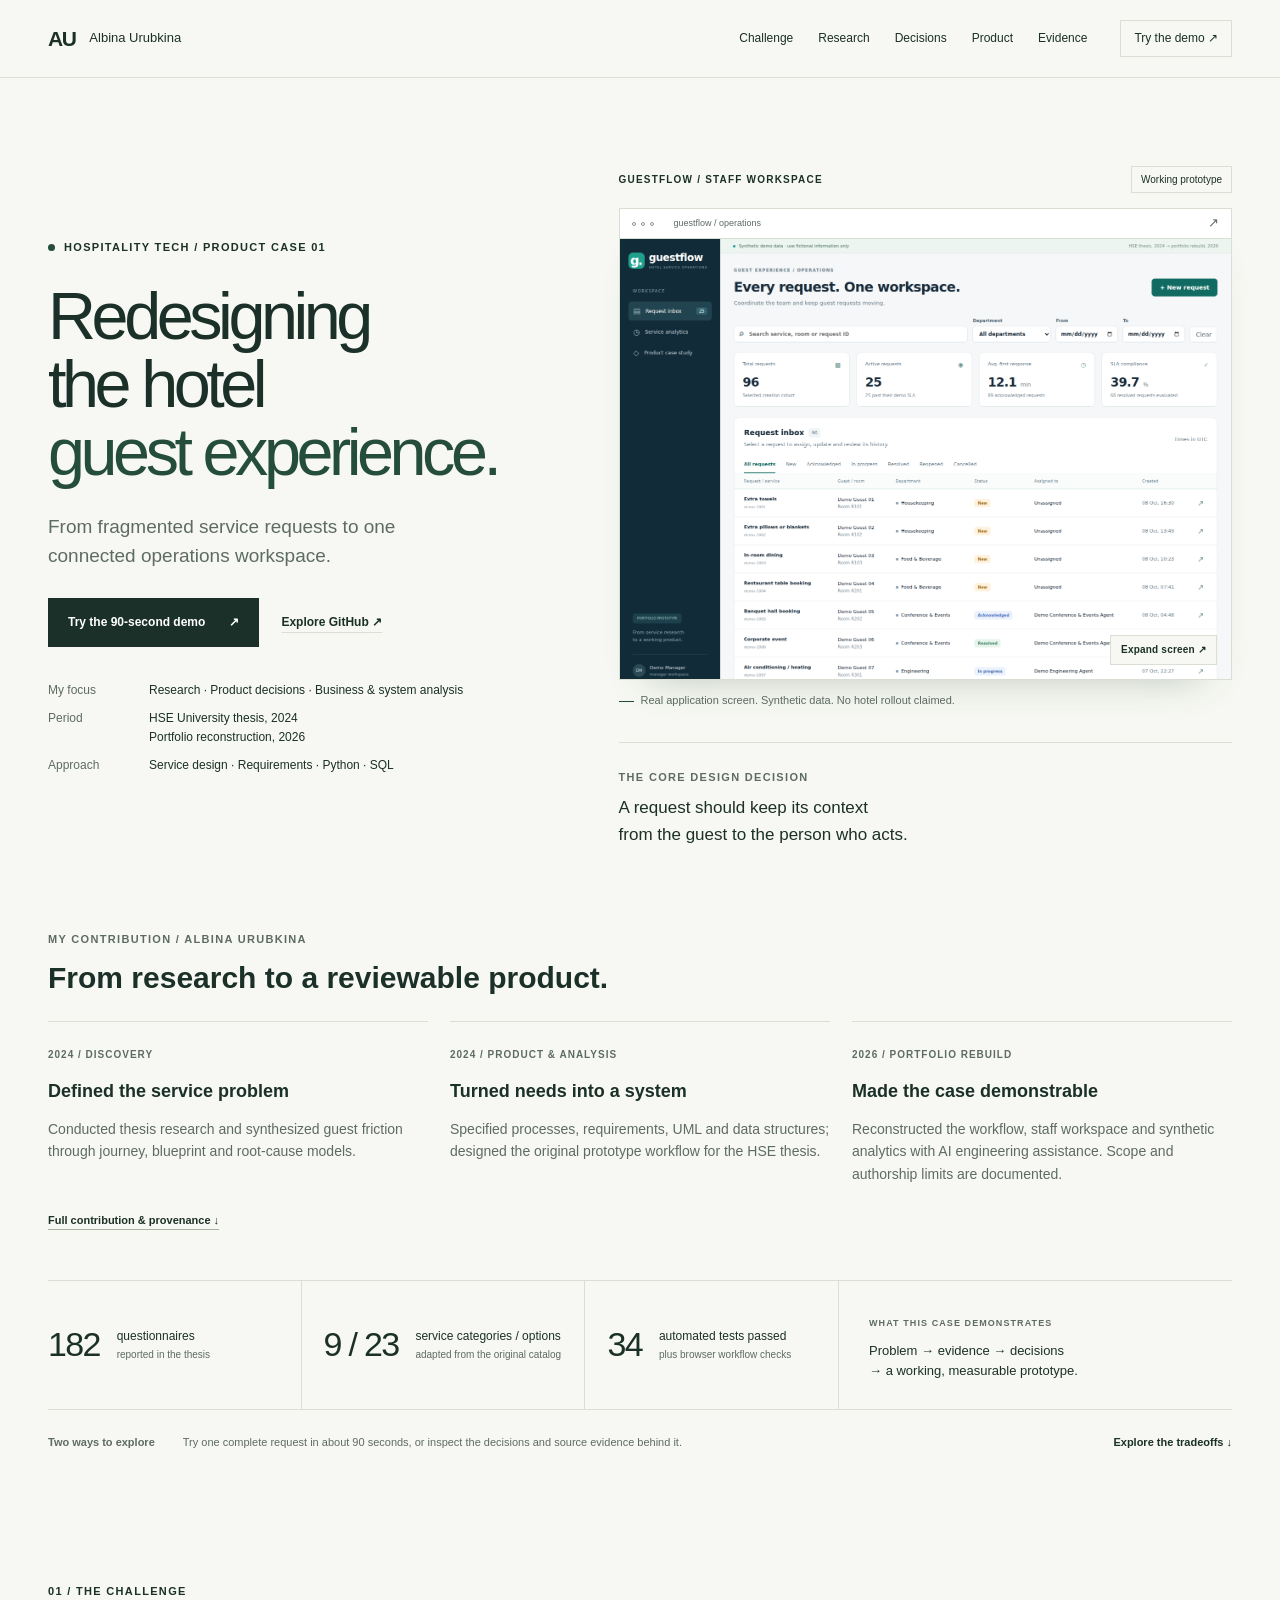
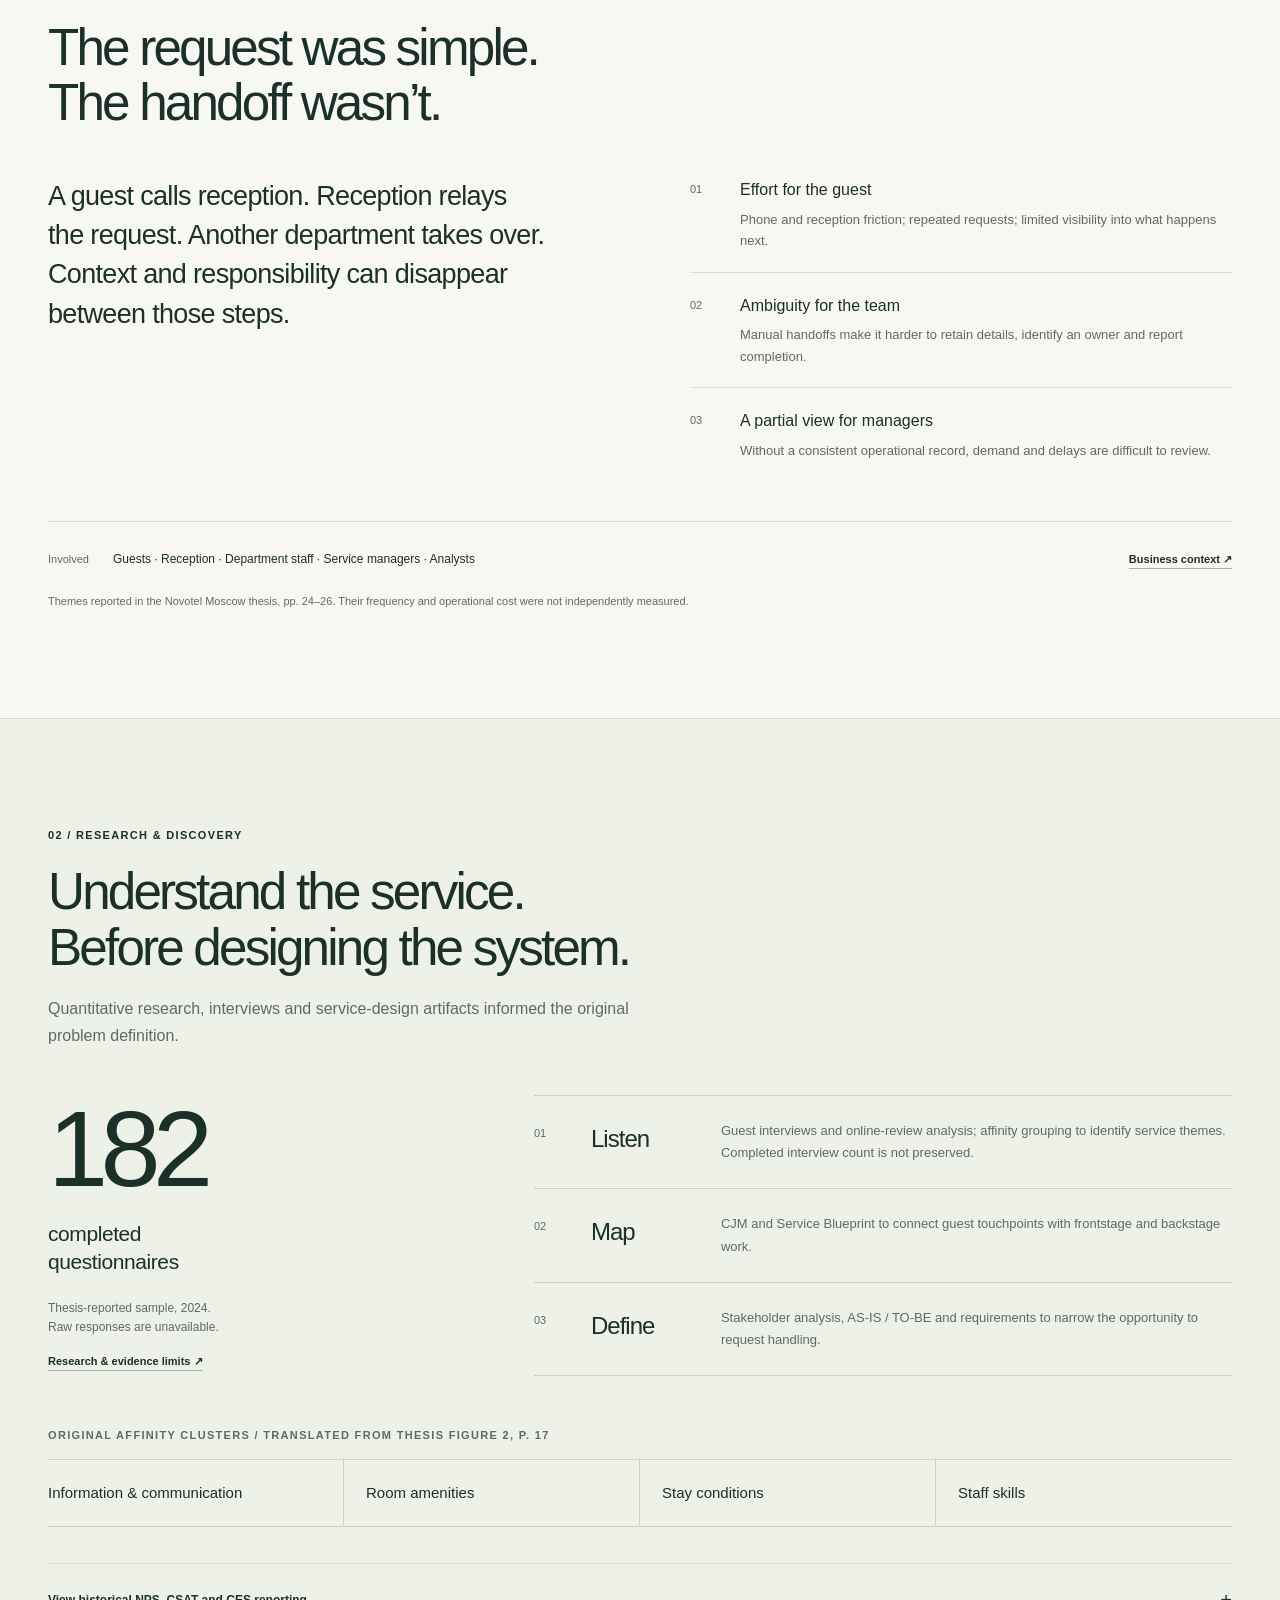
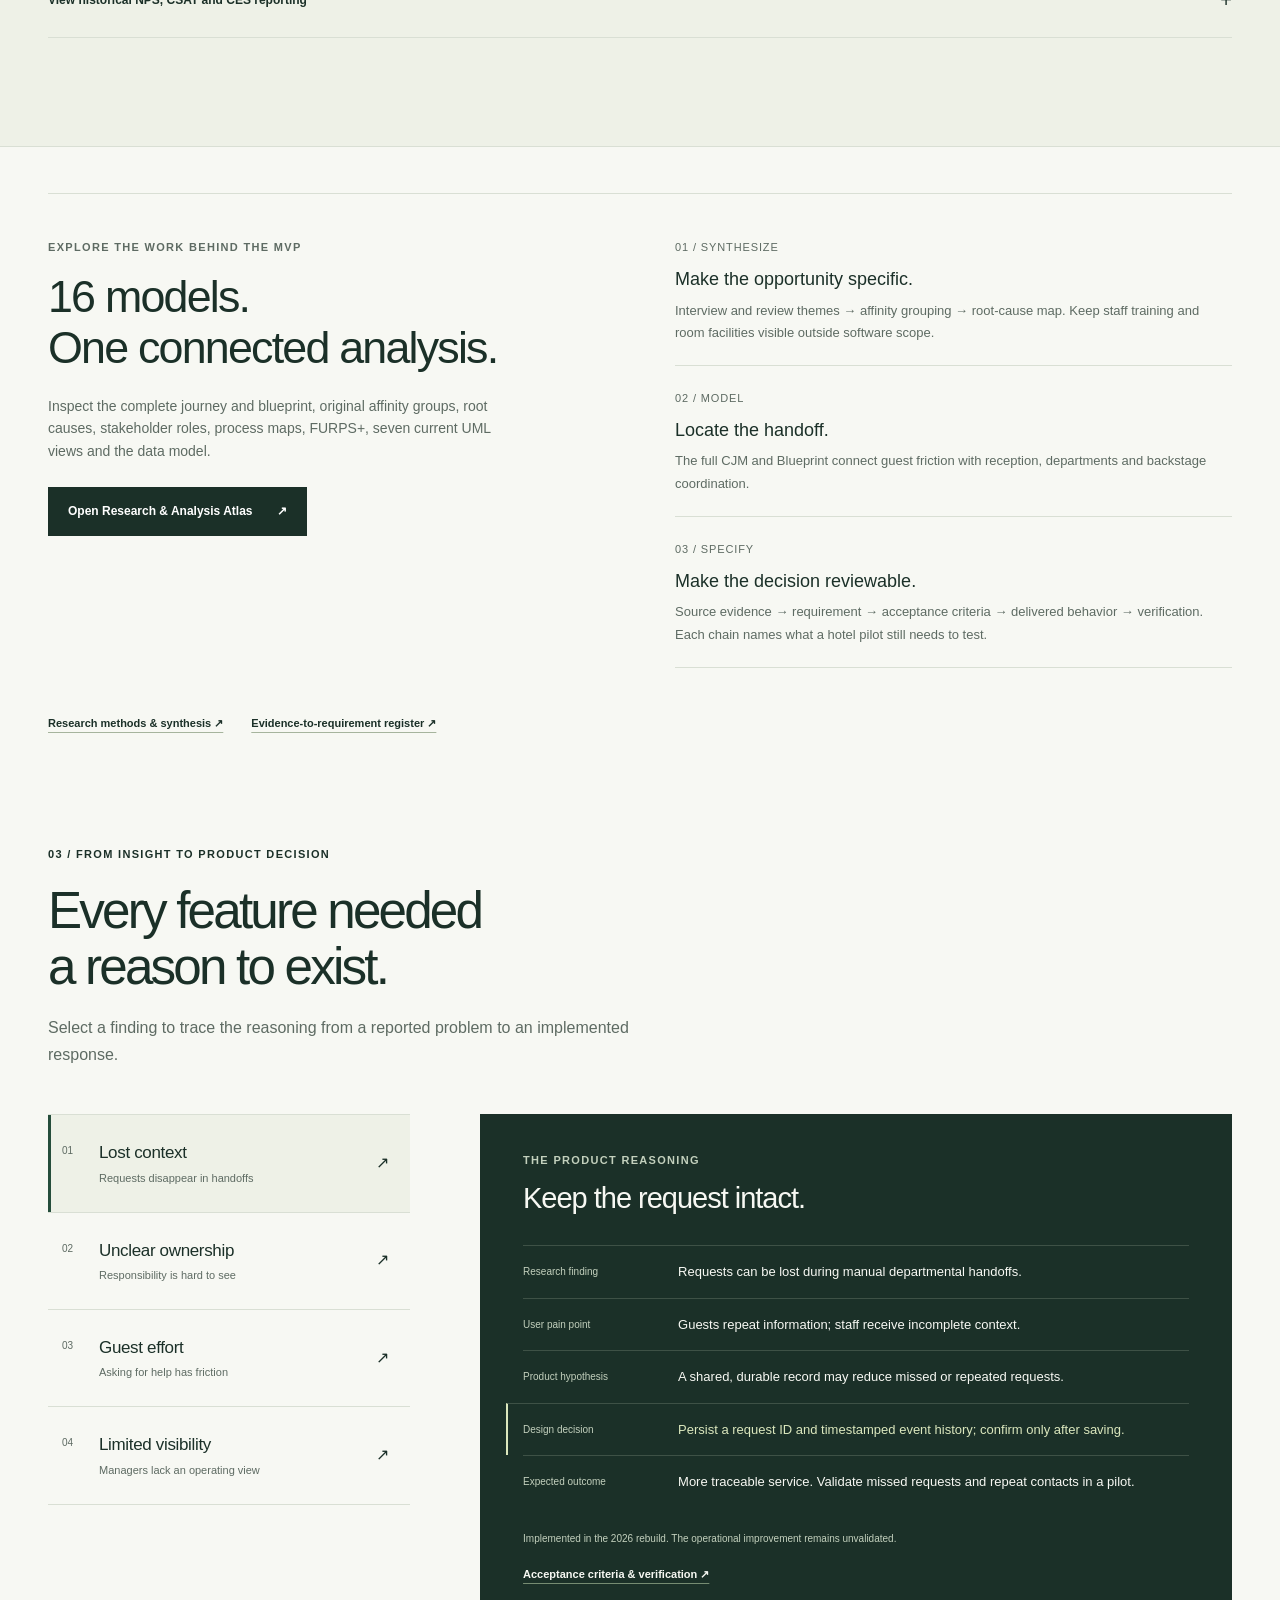
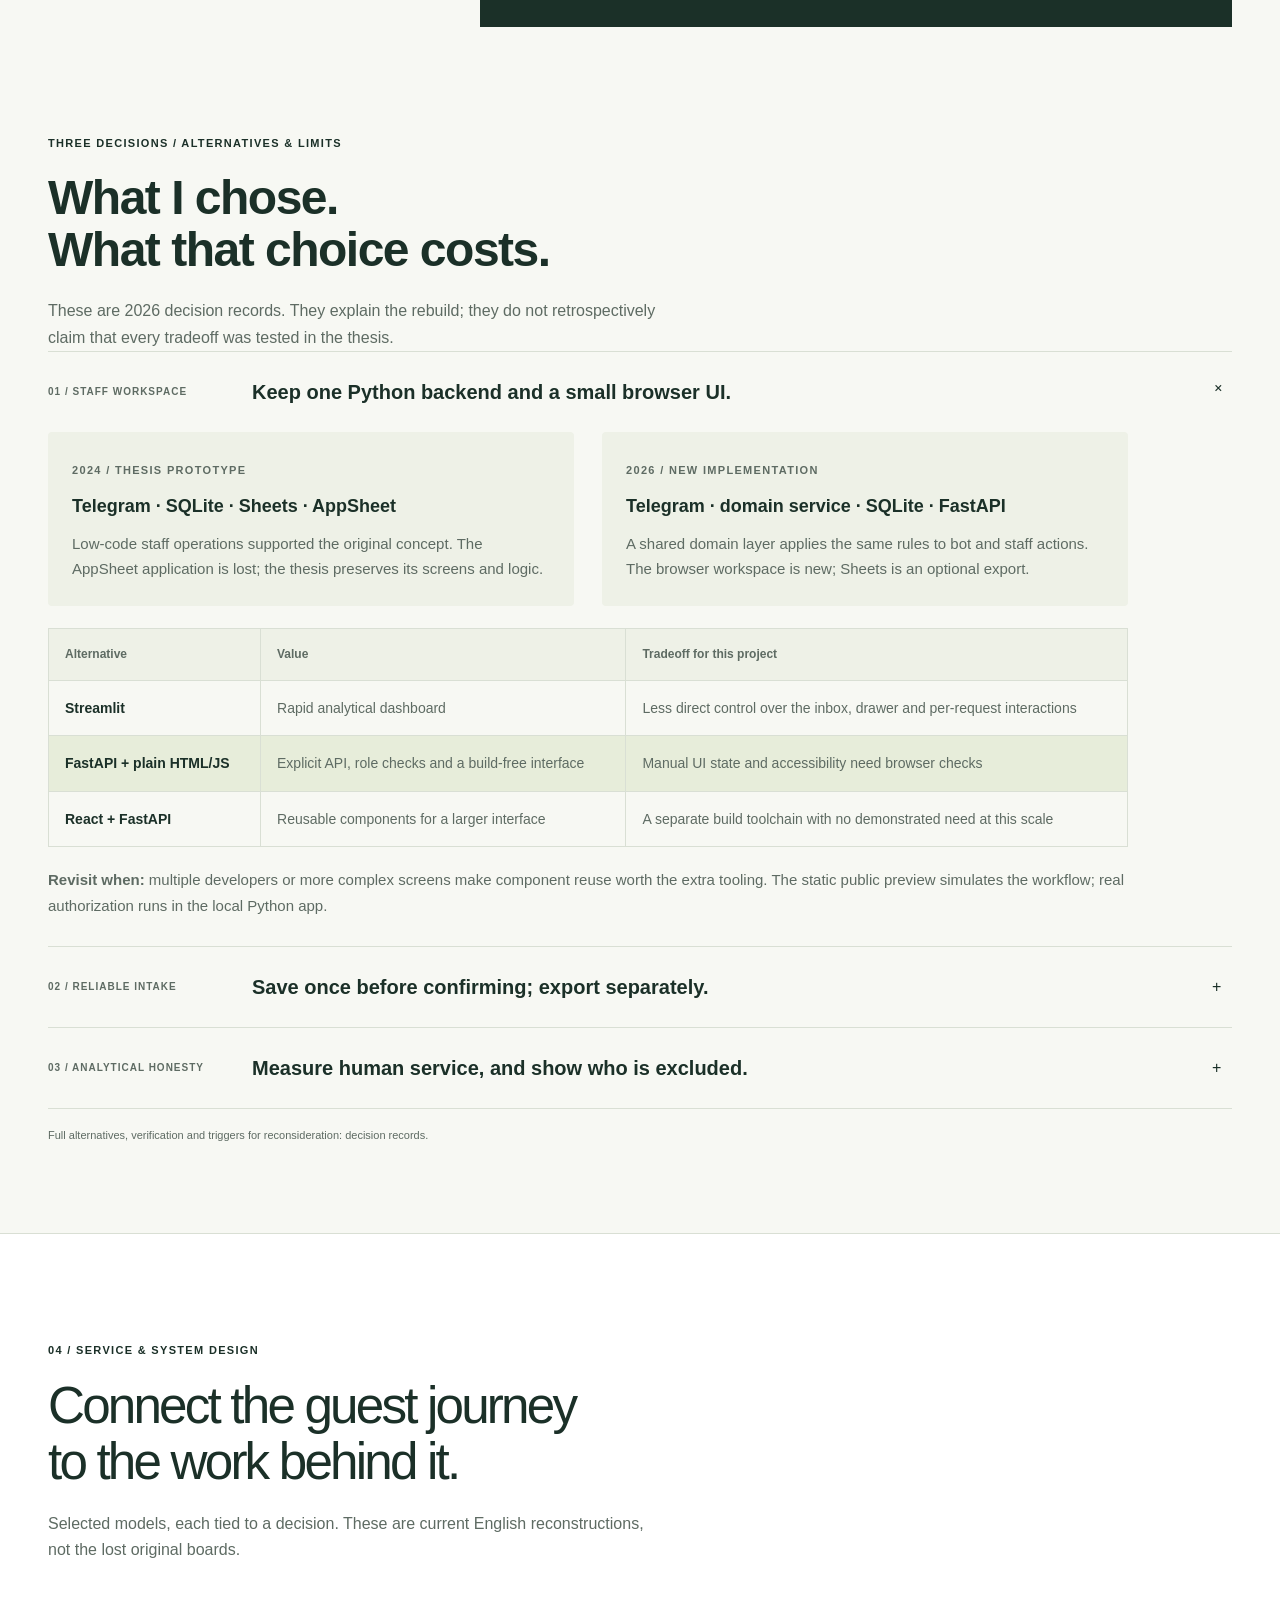
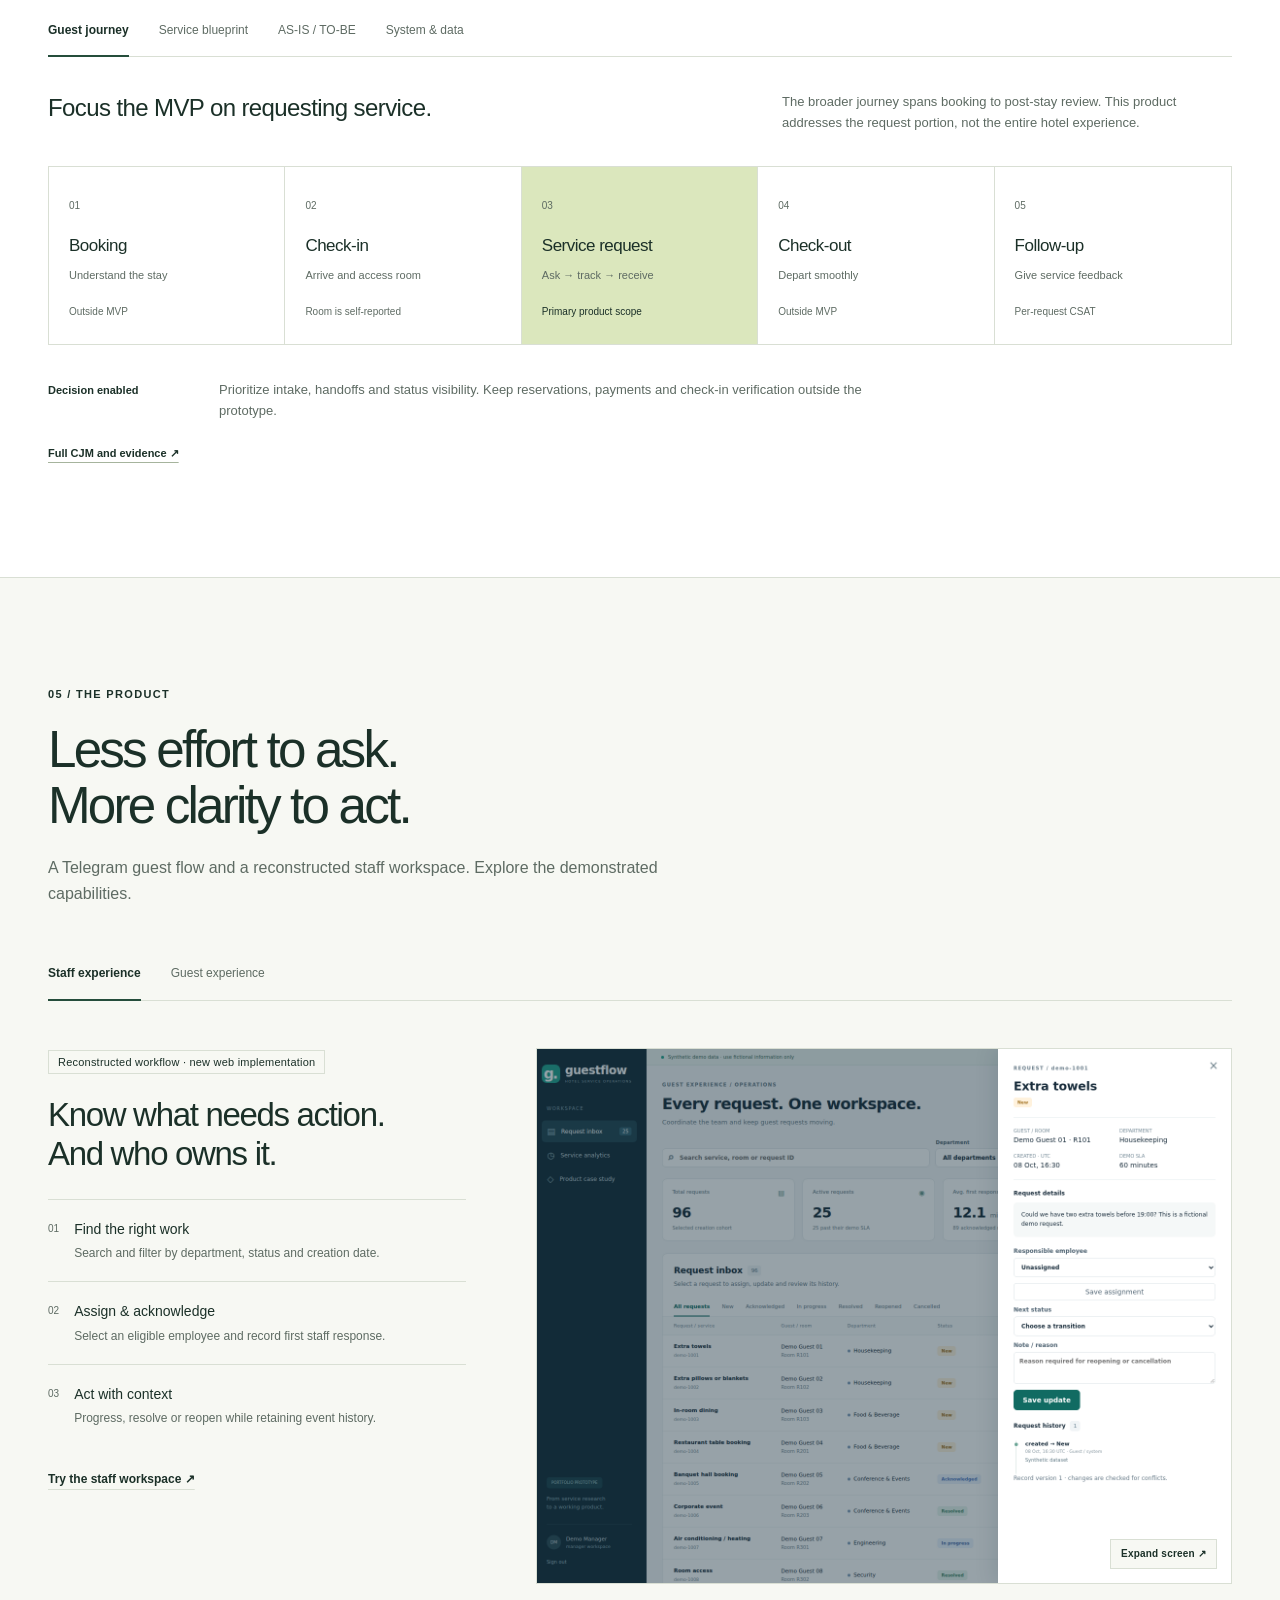
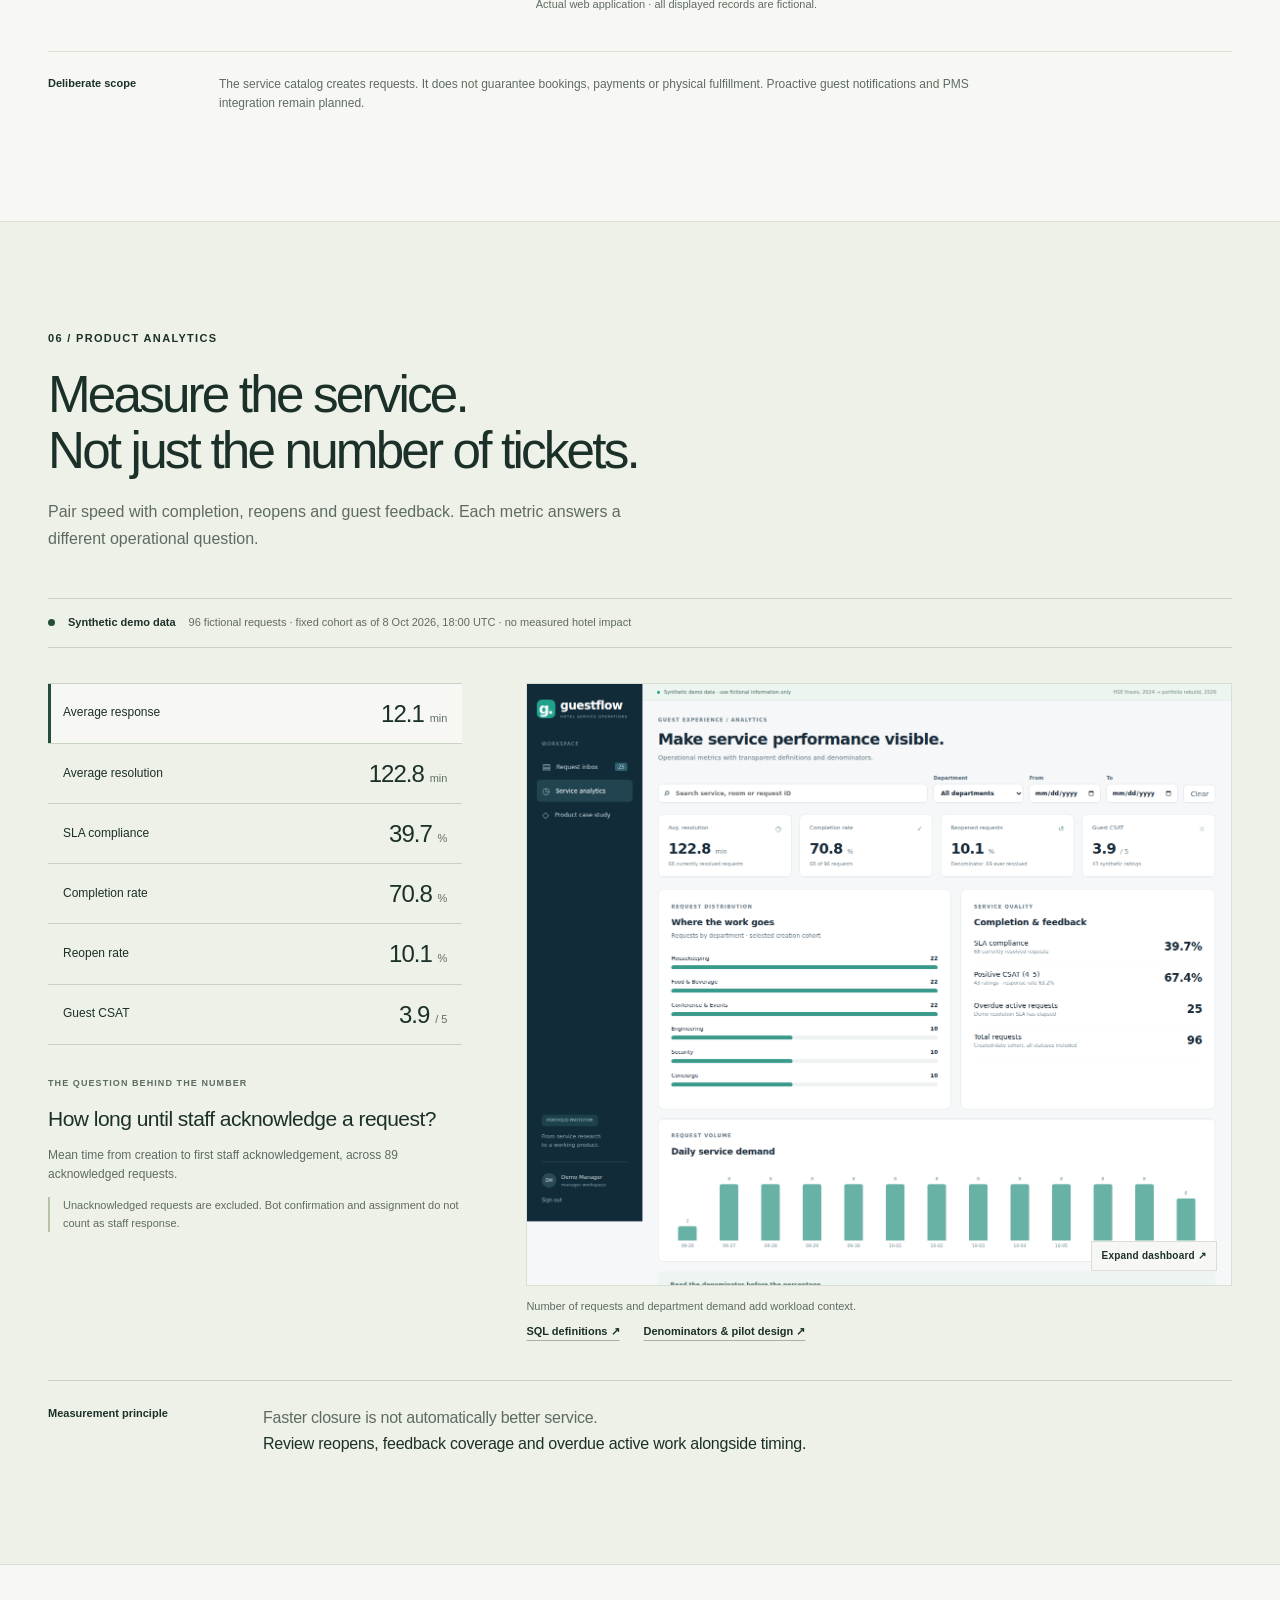
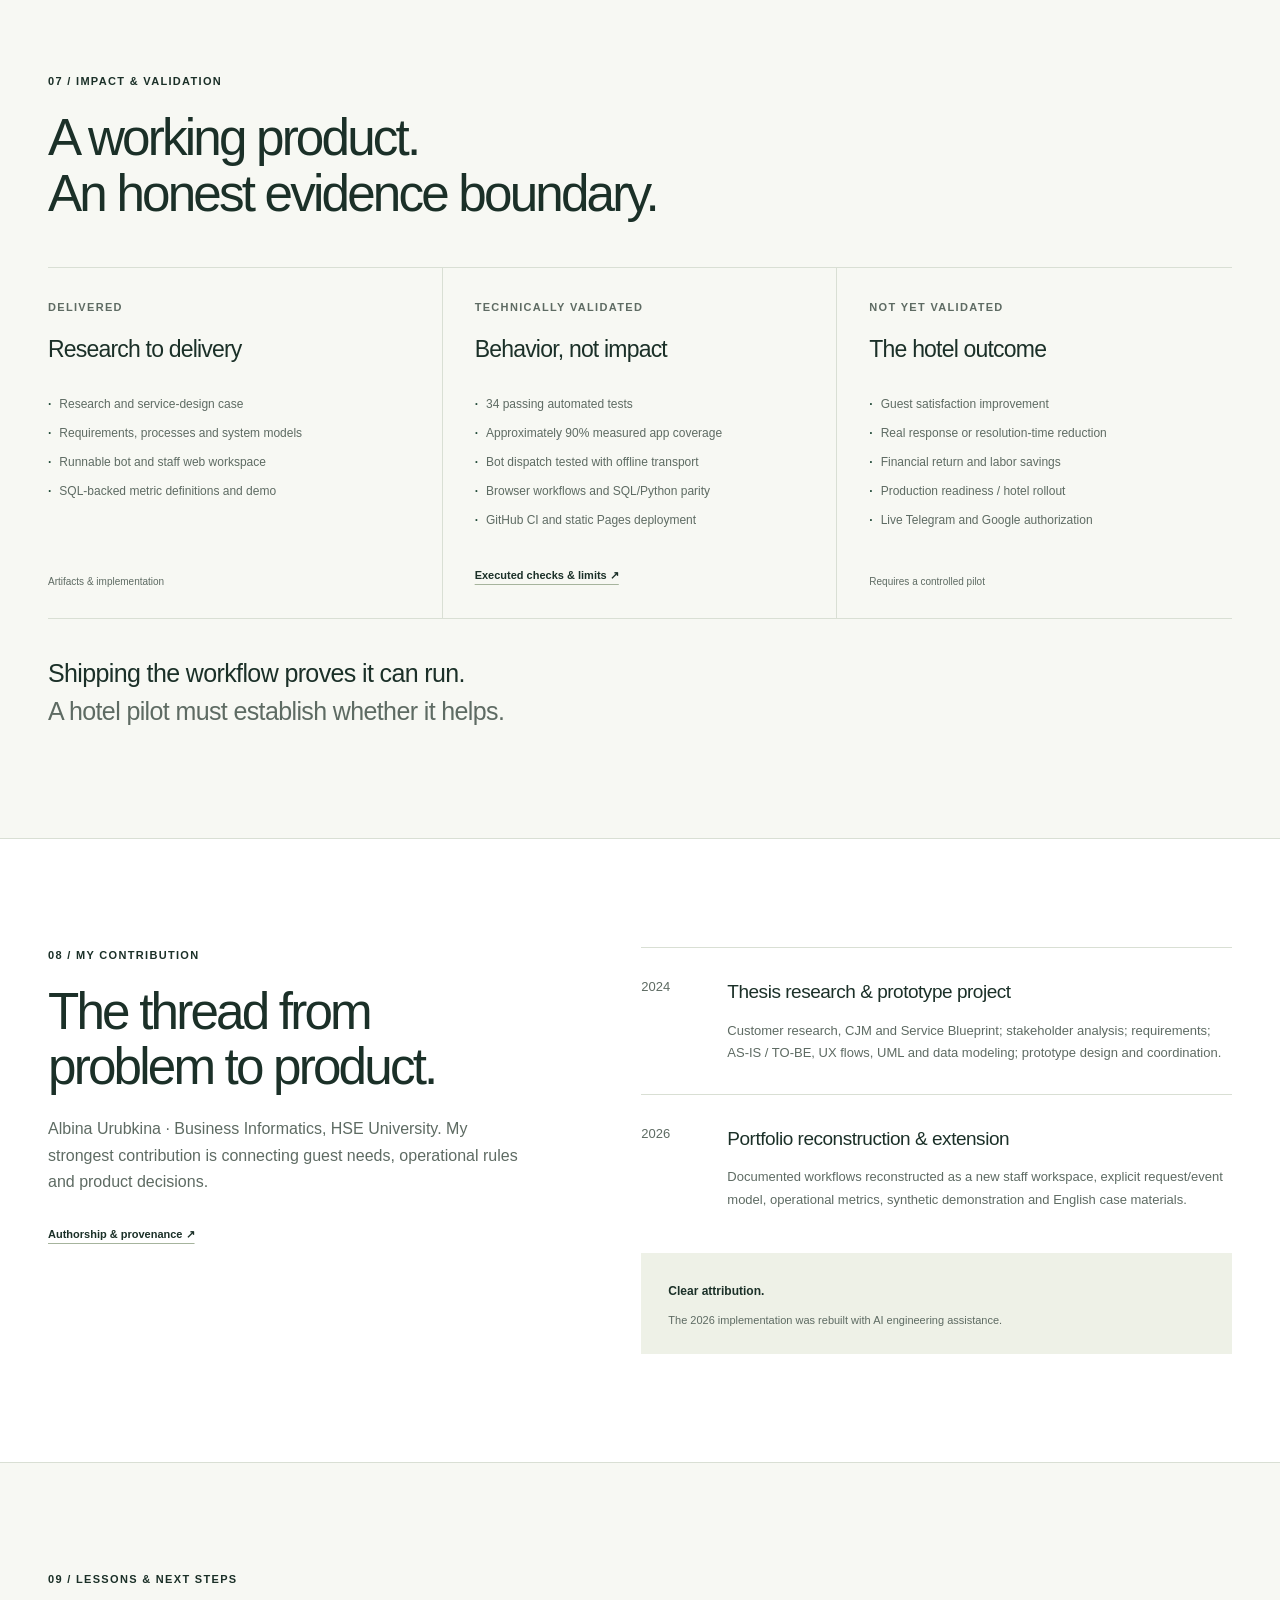
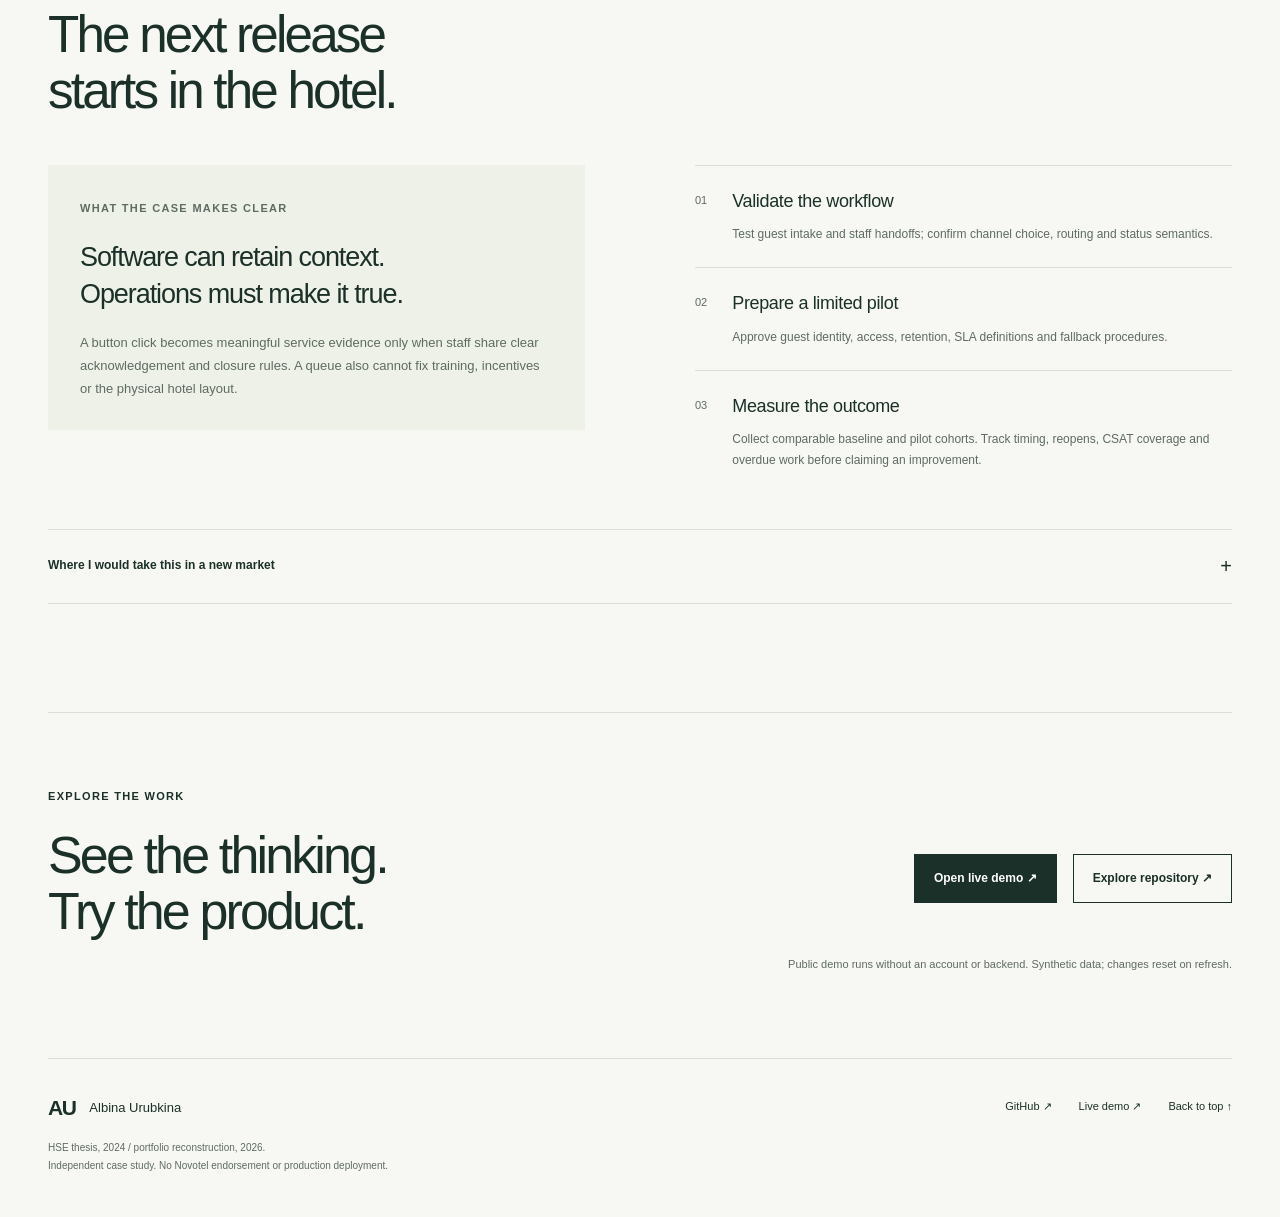
==== commit 44aed923: "Bring contribution and decision tradeoffs into the visual case" ====
--- a/docs/case-study/index.html
+++ b/docs/case-study/index.html
@@ -27,7 +27,7 @@
       <p class="eyebrow"><span class="status-dot" aria-hidden="true"></span> HOSPITALITY TECH / PRODUCT CASE 01</p>
       <h1 id="hero-title">Redesigning<br>the hotel<br><span>guest experience.</span></h1>
       <p class="hero-intro">From fragmented service requests to one connected operations workspace.</p>
-      <div class="hero-actions"><a class="button primary" href="../demo/">View interactive demo <span aria-hidden="true">↗</span></a><a class="text-link" href="https://github.com/alyalbina/hotel-guest-experience-platform">Explore GitHub <span aria-hidden="true">↗</span></a></div>
+      <div class="hero-actions"><a class="button primary" href="../demo/?tour=request">Try the 90-second demo <span aria-hidden="true">↗</span></a><a class="text-link" href="https://github.com/alyalbina/hotel-guest-experience-platform">Explore GitHub <span aria-hidden="true">↗</span></a></div>
       <dl class="project-meta">
         <div><dt>My focus</dt><dd>Research · Product decisions · Business &amp; system analysis</dd></div>
         <div><dt>Period</dt><dd>HSE University thesis, 2024<br>Portfolio reconstruction, 2026</dd></div>
@@ -46,6 +46,12 @@
     </figure>
   </section>
 
+  <section class="early-contribution wrap" aria-labelledby="early-contribution-title">
+    <div><p class="mini-label">MY CONTRIBUTION / ALBINA URUBKINA</p><h2 id="early-contribution-title">From research to a reviewable product.</h2></div>
+    <div class="contribution-cards"><article><span>2024 / DISCOVERY</span><h3>Defined the service problem</h3><p>Conducted thesis research and synthesized guest friction through journey, blueprint and root-cause models.</p></article><article><span>2024 / PRODUCT &amp; ANALYSIS</span><h3>Turned needs into a system</h3><p>Specified processes, requirements, UML and data structures; designed the original prototype workflow for the HSE thesis.</p></article><article><span>2026 / PORTFOLIO REBUILD</span><h3>Made the case demonstrable</h3><p>Reconstructed the workflow, staff workspace and synthetic analytics with AI engineering assistance. Scope and authorship limits are documented.</p></article></div>
+    <a class="source-link" href="#contribution">Full contribution &amp; provenance ↓</a>
+  </section>
+
   <section class="proof-strip wrap" aria-label="Project at a glance">
     <div><strong>182</strong><span>questionnaires<br><small>reported in the thesis</small></span></div>
     <div><strong>9 / 23</strong><span>service categories / options<br><small>adapted from the original catalog</small></span></div>
@@ -53,7 +59,7 @@
     <div class="proof-outcome"><span class="mini-label">WHAT THIS CASE DEMONSTRATES</span><p>Problem → evidence → decisions<br>→ a working, measurable prototype.</p></div>
   </section>
 
-  <div class="reader-note wrap"><span>For a two-minute overview</span><p>Start with the challenge, explore one decision, then try the product. Source artifacts sit behind each section.</p><a href="#decisions">Jump to decisions <span aria-hidden="true">↓</span></a></div>
+  <div class="reader-note wrap"><span>Two ways to explore</span><p>Try one complete request in about 90 seconds, or inspect the decisions and source evidence behind it.</p><a href="#decisions">Explore the tradeoffs <span aria-hidden="true">↓</span></a></div>
 
   <section id="challenge" class="section wrap" aria-labelledby="challenge-title">
     <div class="section-head"><p class="eyebrow">01 / THE CHALLENGE</p><h2 id="challenge-title">The request was simple.<br>The handoff wasn’t.</h2></div>
@@ -105,6 +111,18 @@
         <a id="decision-source" class="source-link" href="https://github.com/alyalbina/hotel-guest-experience-platform/blob/main/docs/user-stories.md">Acceptance criteria &amp; verification ↗</a>
       </div>
     </div>
+  </section>
+
+  <section id="tradeoffs" class="wrap decision-records" aria-labelledby="tradeoffs-title">
+    <p class="eyebrow">THREE DECISIONS / ALTERNATIVES &amp; LIMITS</p><h2 id="tradeoffs-title">What I chose.<br>What that choice costs.</h2><p class="section-intro">These are 2026 decision records. They explain the rebuild; they do not retrospectively claim that every tradeoff was tested in the thesis.</p>
+    <details class="tradeoff" open><summary><span>01 / STAFF WORKSPACE</span><strong>Keep one Python backend and a small browser UI.</strong><span aria-hidden="true">+</span></summary><div class="tradeoff-content">
+      <div class="era-comparison"><article><span class="mini-label">2024 / THESIS PROTOTYPE</span><h3>Telegram · SQLite · Sheets · AppSheet</h3><p>Low-code staff operations supported the original concept. The AppSheet application is lost; the thesis preserves its screens and logic.</p></article><article><span class="mini-label">2026 / NEW IMPLEMENTATION</span><h3>Telegram · domain service · SQLite · FastAPI</h3><p>A shared domain layer applies the same rules to bot and staff actions. The browser workspace is new; Sheets is an optional export.</p></article></div>
+      <div class="table-region" tabindex="0" role="region" aria-label="Staff workspace alternatives"><table class="choice-table"><thead><tr><th scope="col">Alternative</th><th scope="col">Value</th><th scope="col">Tradeoff for this project</th></tr></thead><tbody><tr><th scope="row">Streamlit</th><td>Rapid analytical dashboard</td><td>Less direct control over the inbox, drawer and per-request interactions</td></tr><tr class="chosen"><th scope="row">FastAPI + plain HTML/JS</th><td>Explicit API, role checks and a build-free interface</td><td>Manual UI state and accessibility need browser checks</td></tr><tr><th scope="row">React + FastAPI</th><td>Reusable components for a larger interface</td><td>A separate build toolchain with no demonstrated need at this scale</td></tr></tbody></table></div>
+      <p><strong>Revisit when:</strong> multiple developers or more complex screens make component reuse worth the extra tooling. The static public preview simulates the workflow; real authorization runs in the local Python app.</p>
+    </div></details>
+    <details class="tradeoff"><summary><span>02 / RELIABLE INTAKE</span><strong>Save once before confirming; export separately.</strong><span aria-hidden="true">+</span></summary><div class="tradeoff-content"><h3>The failure case matters.</h3><p>Two non-atomic writes to SQLite and Sheets can leave different records of one request. The rebuild commits the request and its first event in one local transaction, then confirms capture. A Sheets outage does not prevent intake.</p><div class="tradeoff-pair"><div><strong>Chosen</strong><p>SQLite as the operational authority; optional explicit Sheets snapshots; constrained status transitions and record versions.</p></div><div><strong>Cost &amp; boundary</strong><p>One host and local file storage. No bidirectional Sheets sync, PMS integration or proof of physical fulfillment. Concurrent writes and multiple instances may justify PostgreSQL later.</p></div></div><p><strong>Evidence:</strong> transaction, transition and stale-version tests verify software behavior. A hotel pilot must still test whether fewer requests are missed.</p></div></details>
+    <details class="tradeoff"><summary><span>03 / ANALYTICAL HONESTY</span><strong>Measure human service, and show who is excluded.</strong><span aria-hidden="true">+</span></summary><div class="tradeoff-content"><h3>A fast average can hide a waiting guest.</h3><p>Assignment does not count as a human response. First acknowledgement has its own timestamp. Resolution time and SLA compliance include currently resolved requests, so overdue active work appears beside those metrics.</p><div class="tradeoff-pair"><div><strong>Synthetic snapshot</strong><p>68 of 96 requests are resolved; 27 of those 68 meet their assumed SLA (39.7%). Another 25 active requests are overdue at the fixed demo clock.</p></div><div><strong>Decision to test</strong><p>Review the oldest overdue requests and department workload before changing staffing. The dataset cannot establish causes, forecast hotel demand or demonstrate impact.</p></div></div><p><strong>Next evidence:</strong> validate timestamps and SLA rules with staff, then compare a real baseline and pilot cohort. Segment by service and department; include cancellations, reopening and feedback response rates.</p><a class="source-link" href="https://github.com/alyalbina/hotel-guest-experience-platform/blob/main/docs/analytics-case.md">SQL → result → decision → validation ↗</a></div></details>
+    <p class="source-note">Full alternatives, verification and triggers for reconsideration: <a href="https://github.com/alyalbina/hotel-guest-experience-platform/blob/main/docs/decision-records.md">decision records</a>.</p>
   </section>
 
   <section id="design" class="section design-section" aria-labelledby="design-title">
--- a/docs/case-study/style.css
+++ b/docs/case-study/style.css
@@ -1,3 +1,6 @@
+.early-contribution{padding:12px 0 44px}.early-contribution h2{font-size:30px;line-height:1.25;margin:12px 0 24px}.contribution-cards{display:grid;grid-template-columns:repeat(3,minmax(0,1fr));gap:22px;margin-bottom:20px}.contribution-cards article{border-top:1px solid var(--line);padding-top:18px}.contribution-cards article>span{font-size:10px;letter-spacing:1px;font-weight:700;color:var(--muted)}.contribution-cards h3{font-size:18px;margin:12px 0}.contribution-cards p{font-size:14px;line-height:1.6;color:var(--muted)}
+.decision-records{padding:0 0 88px}.decision-records>h2{font-size:clamp(32px,4vw,48px);line-height:1.1;letter-spacing:-1.5px;margin:20px 0}.tradeoff{border-top:1px solid var(--line)}.tradeoff:last-of-type{border-bottom:1px solid var(--line)}.tradeoff>summary{display:grid;grid-template-columns:180px minmax(0,1fr) 20px;gap:24px;padding:26px 0;cursor:pointer;list-style:none;align-items:center}.tradeoff>summary::-webkit-details-marker{display:none}.tradeoff>summary>span:first-child{font-size:10px;font-weight:700;letter-spacing:1px;color:var(--muted)}.tradeoff>summary strong{font-size:20px;line-height:1.4}.tradeoff[open]>summary>span:last-child{transform:rotate(45deg)}.tradeoff-content{padding:0 0 28px;max-width:1080px}.tradeoff-content p{line-height:1.7;color:var(--muted);font-size:15px}.era-comparison,.tradeoff-pair{display:grid;grid-template-columns:1fr 1fr;gap:28px;margin:0 0 22px}.era-comparison article{background:var(--soft);padding:24px;border-radius:4px}.era-comparison h3{font-size:18px;line-height:1.4;margin:12px 0}.choice-table{border-collapse:collapse;width:100%;min-width:650px;font-size:14px;line-height:1.6}.choice-table th,.choice-table td{text-align:left;padding:16px;border-bottom:1px solid var(--line);vertical-align:top}.choice-table th{font-weight:600}.choice-table thead th{background:var(--soft);font-size:12px}.choice-table .chosen{background:#e7edda}.tradeoff-content .table-region{margin-bottom:20px}
+@media(max-width:760px){.contribution-cards,.era-comparison,.tradeoff-pair{grid-template-columns:1fr}.tradeoff>summary{grid-template-columns:minmax(0,1fr) 20px;gap:12px}.tradeoff>summary>span:first-child{grid-column:1/-1}.tradeoff>summary strong{font-size:18px}.early-contribution h2{font-size:26px}.decision-records{padding-bottom:56px}.contribution-cards{gap:14px}.tradeoff-content{padding-bottom:24px}.era-comparison,.tradeoff-pair{gap:16px}}
 :root {
   --paper:#f7f8f3;
   --white:#fff;
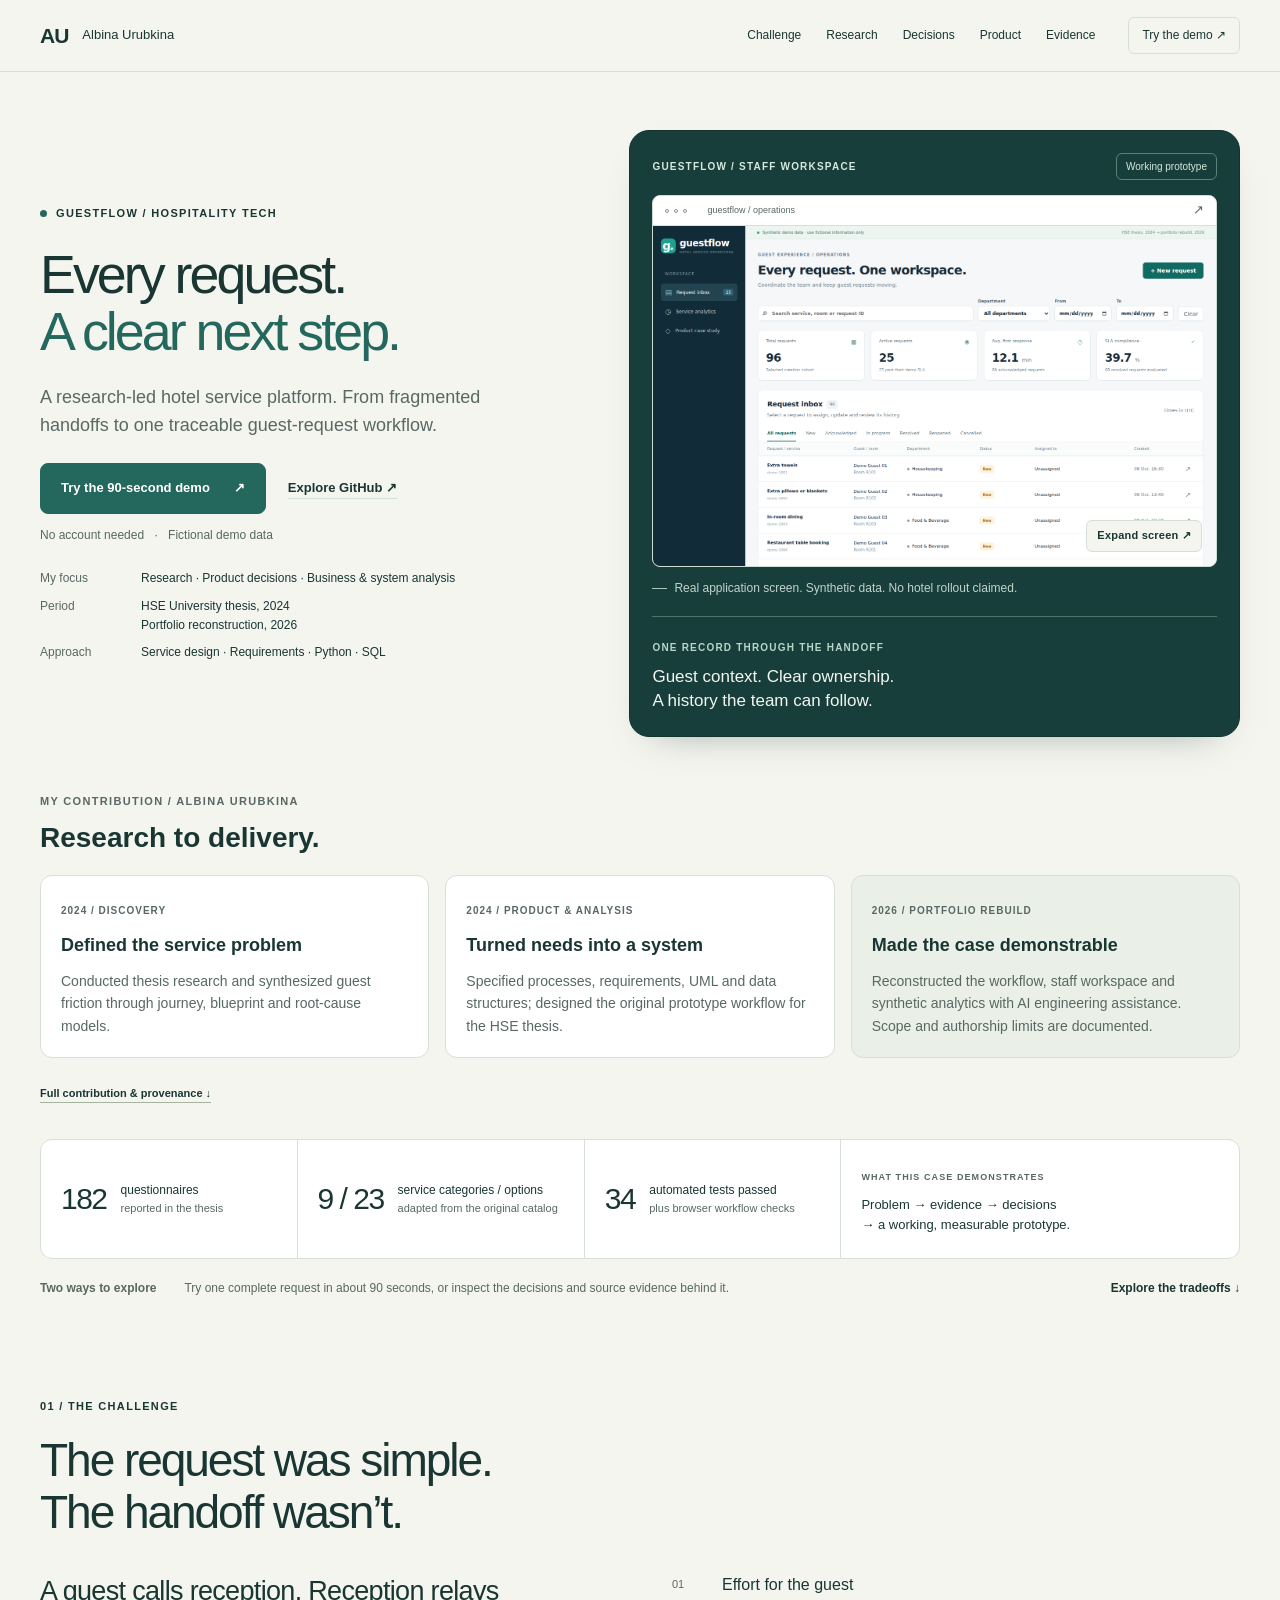
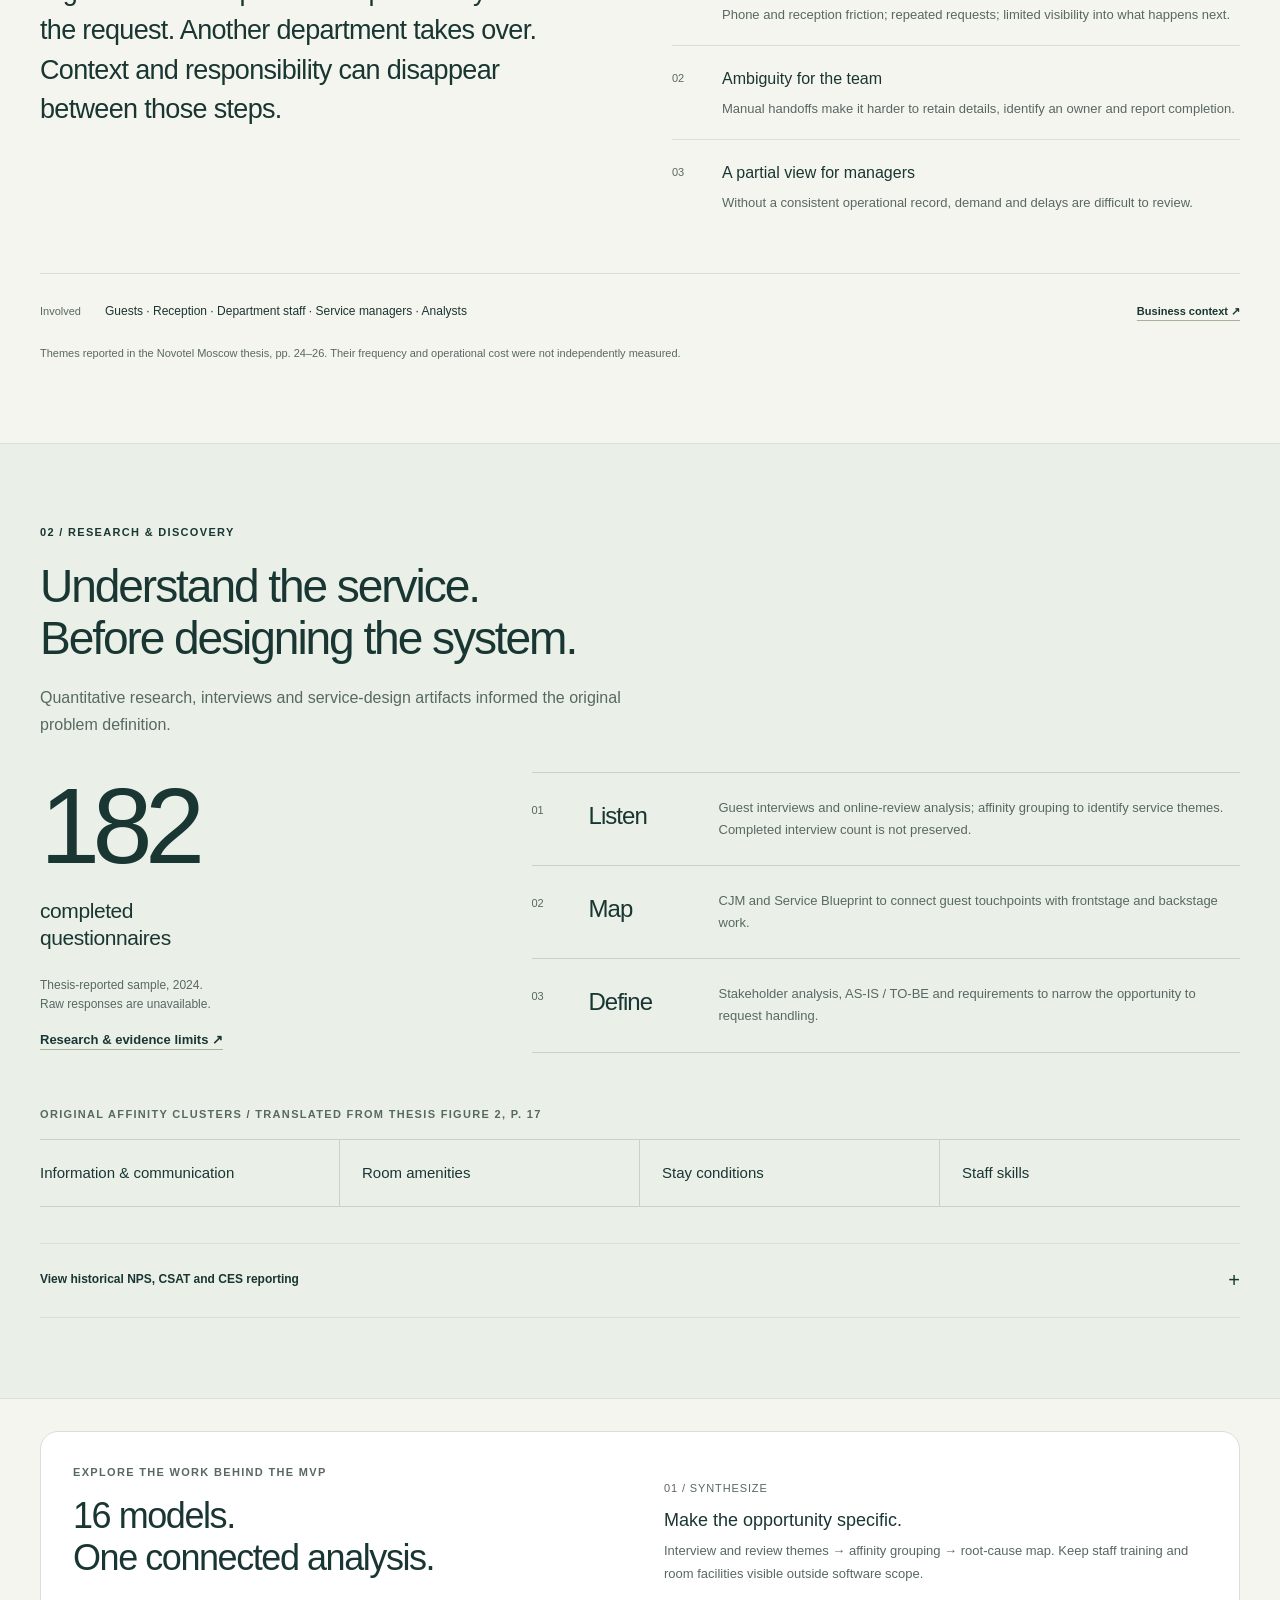
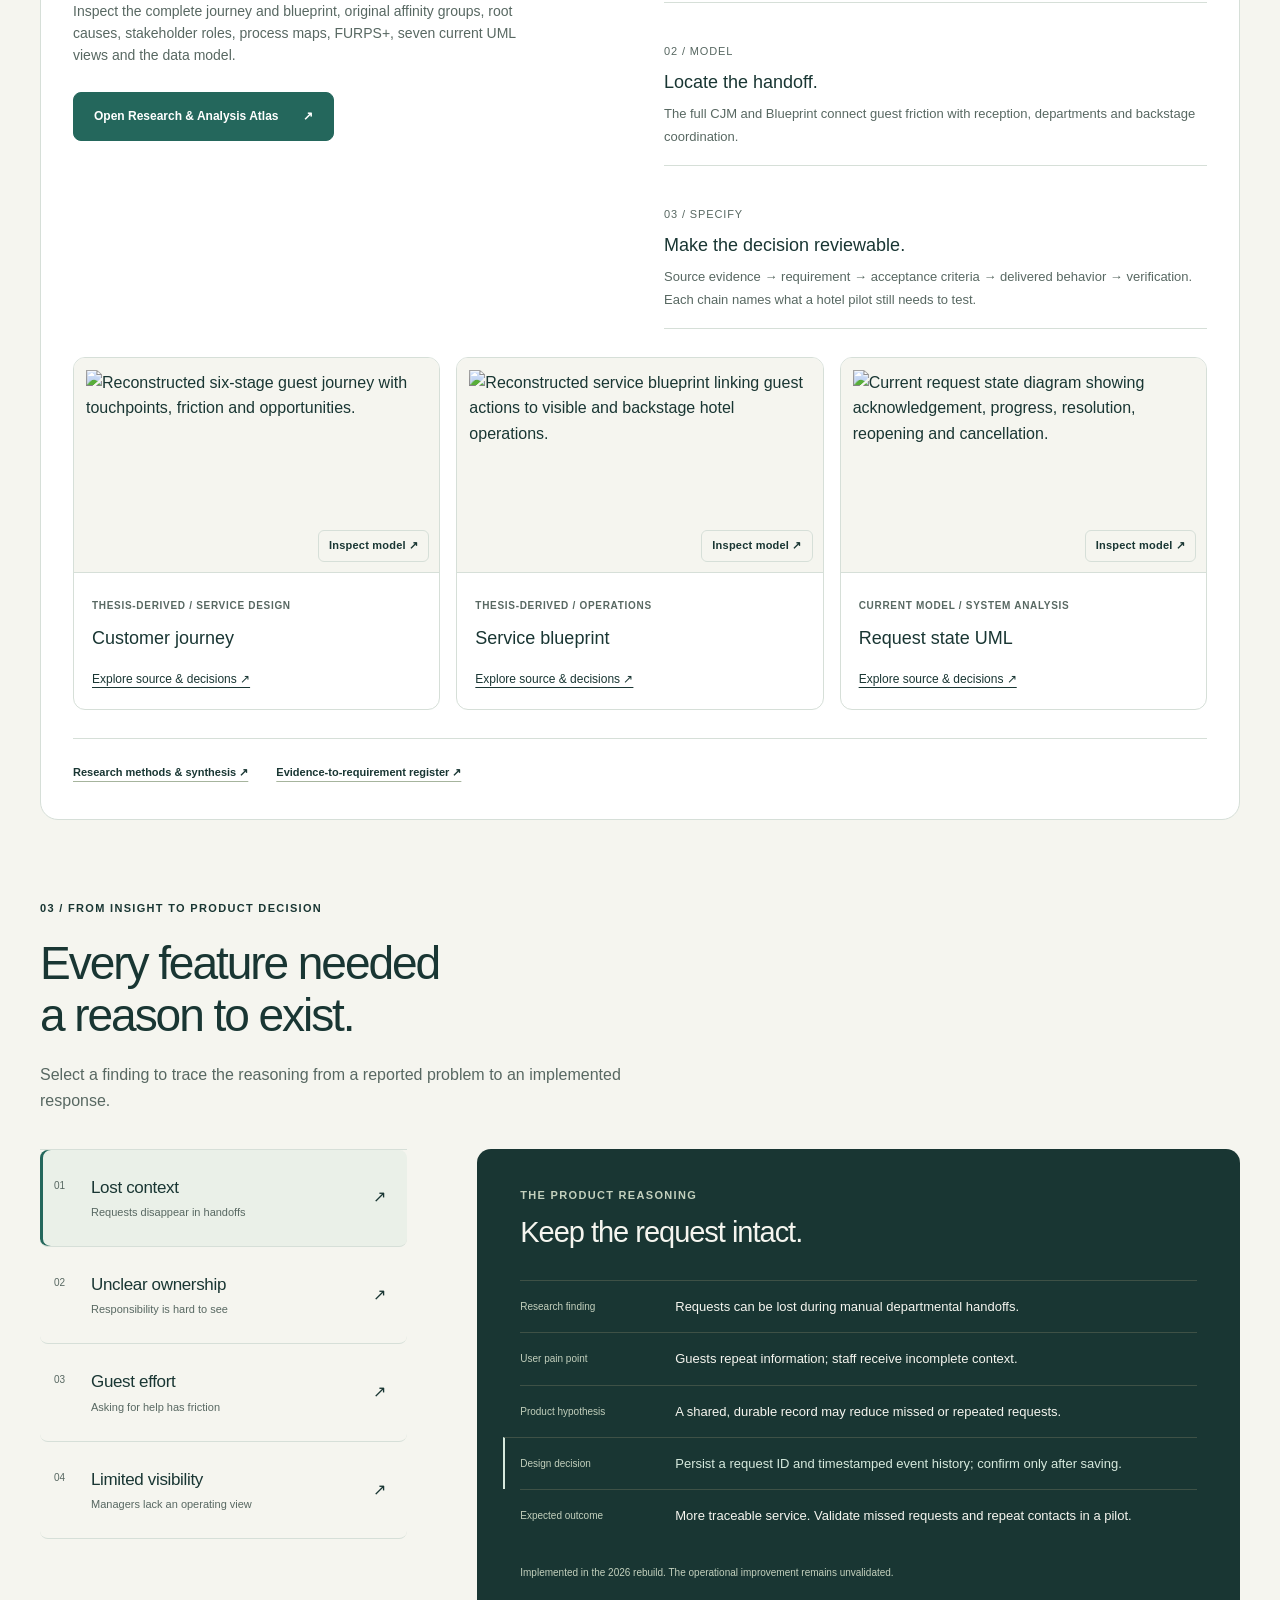
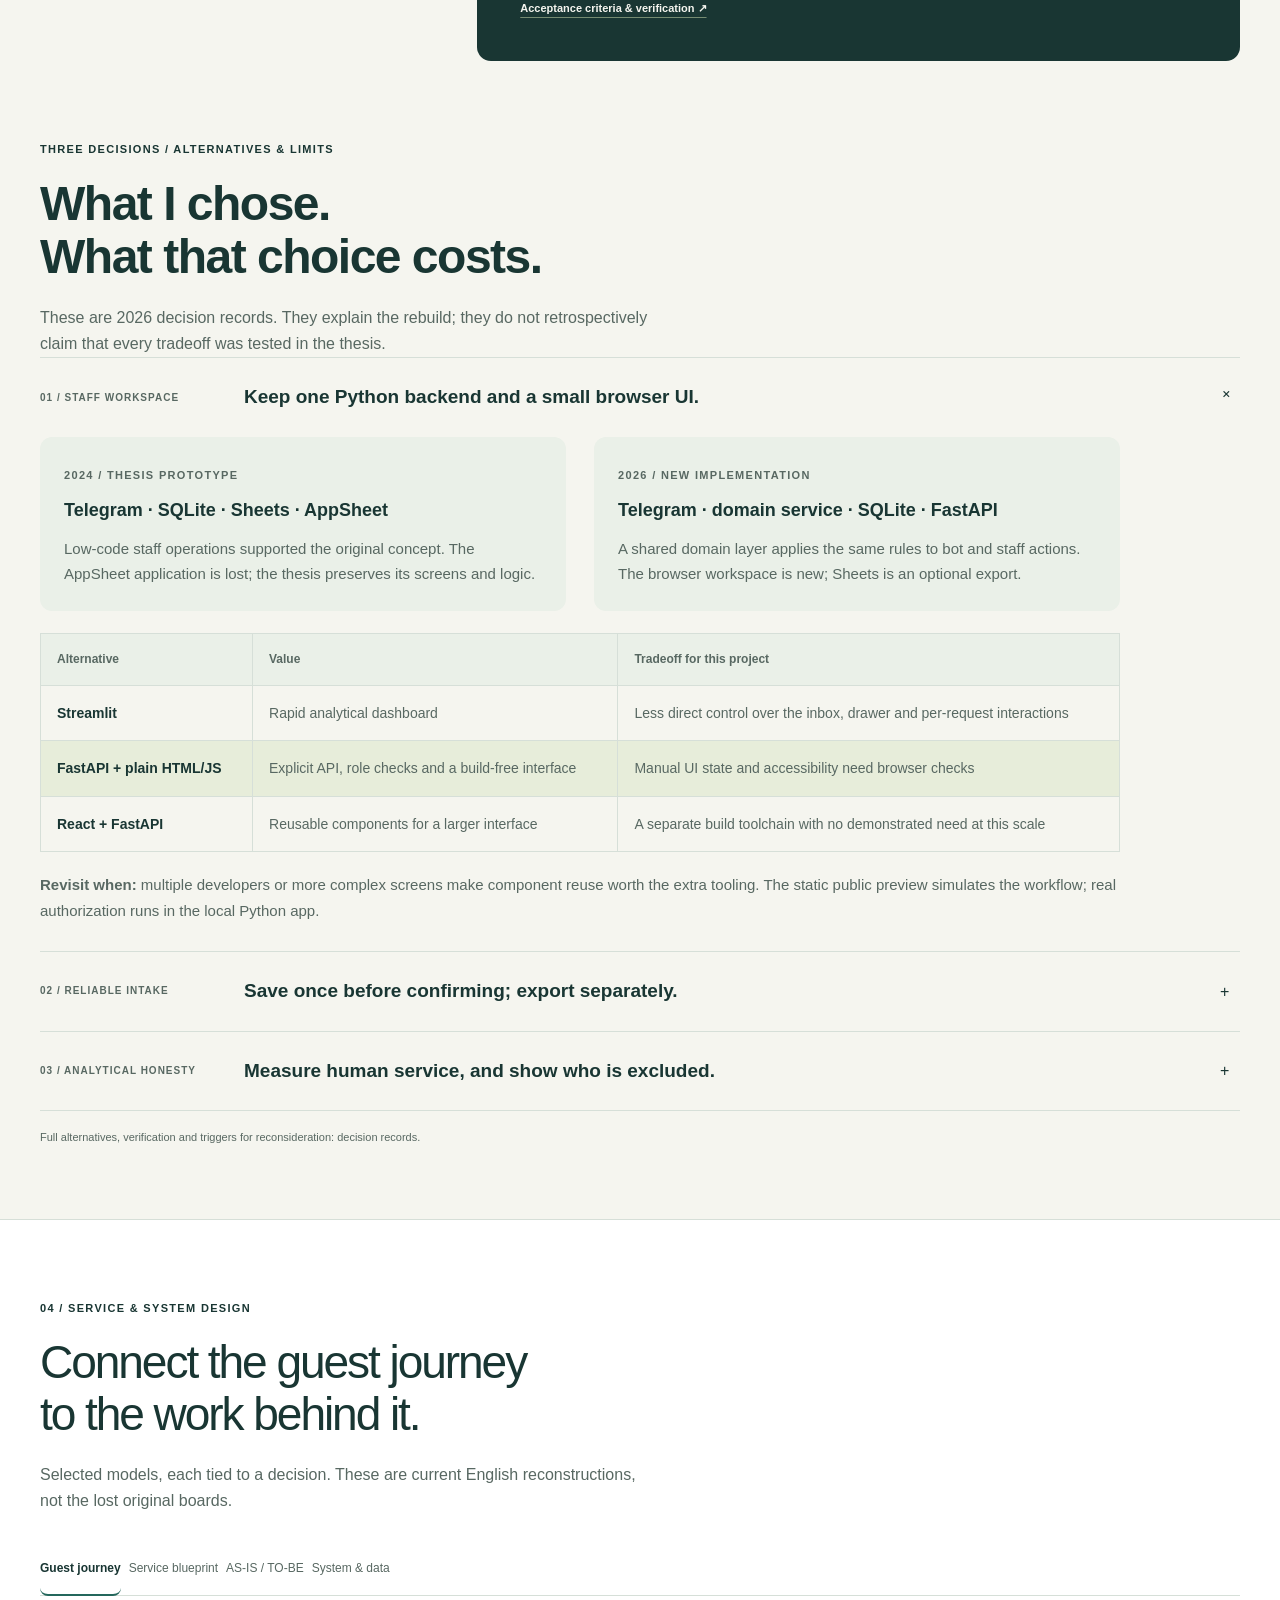
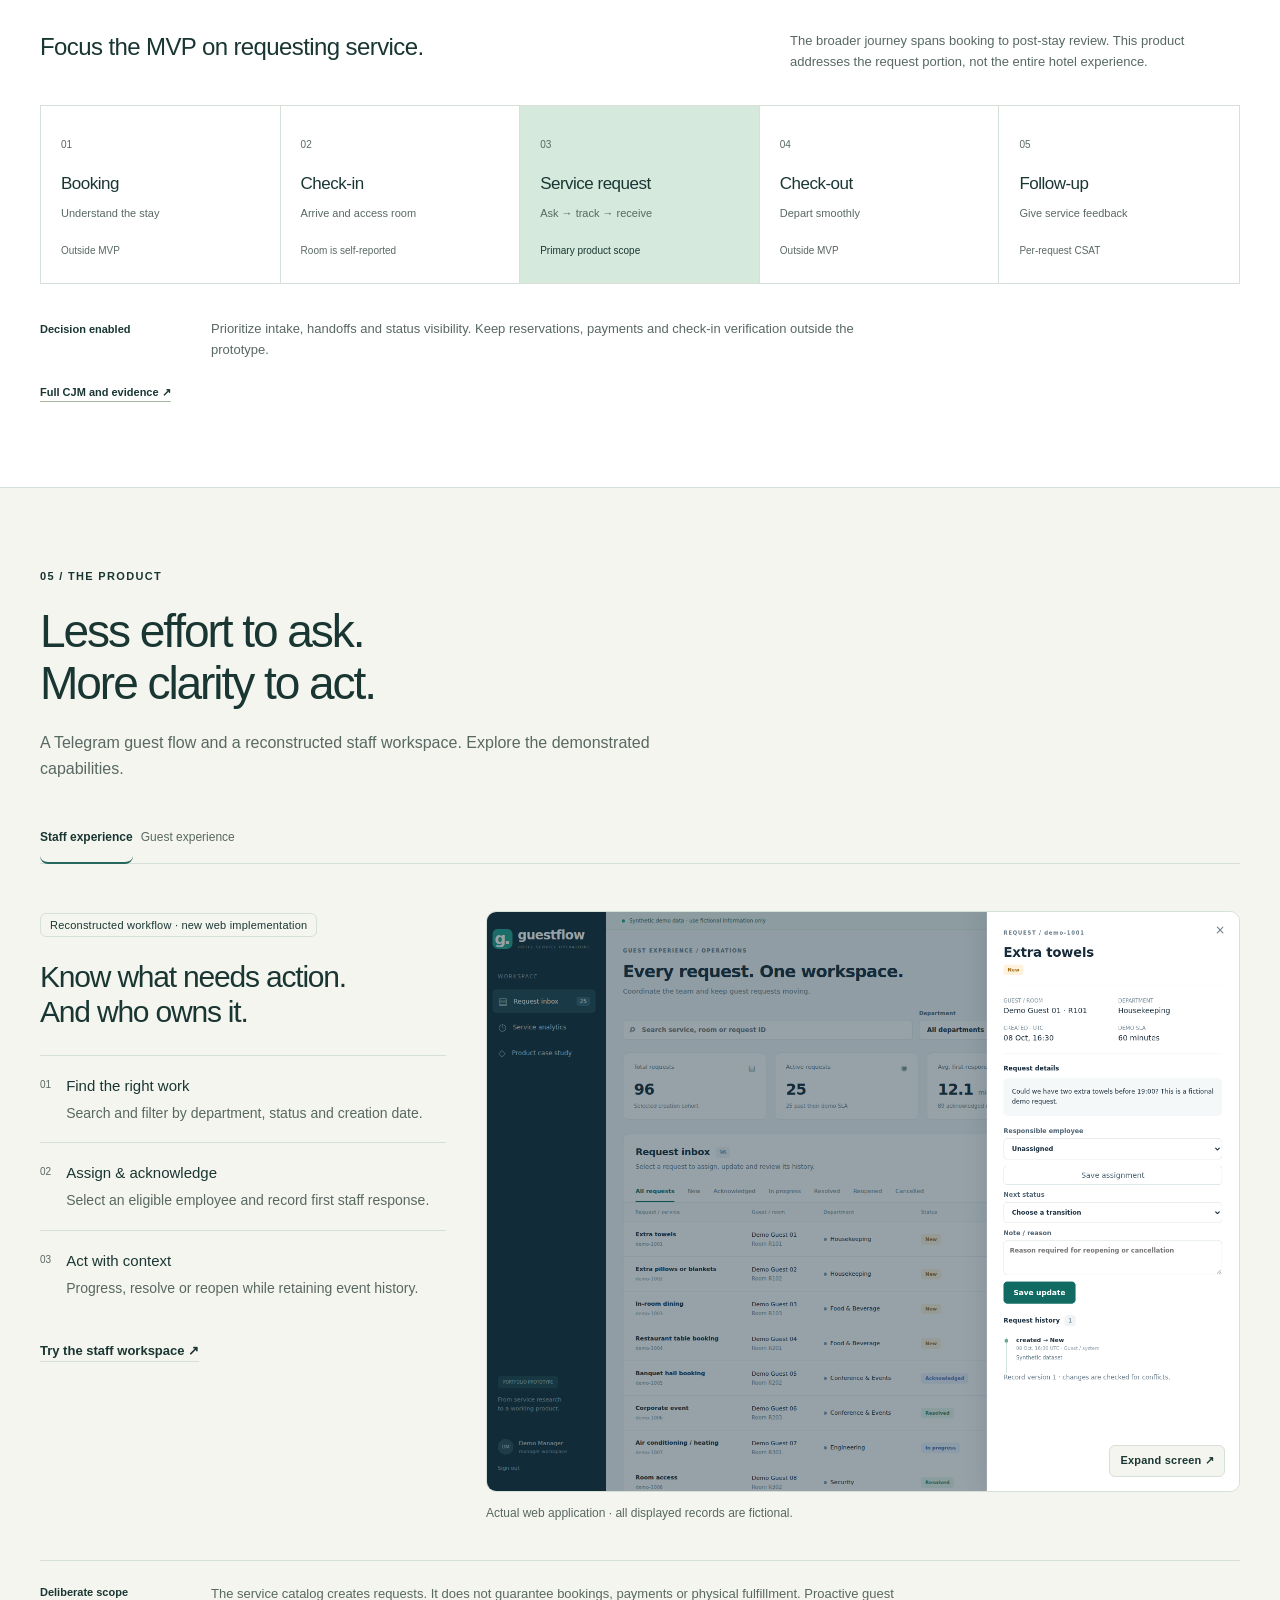
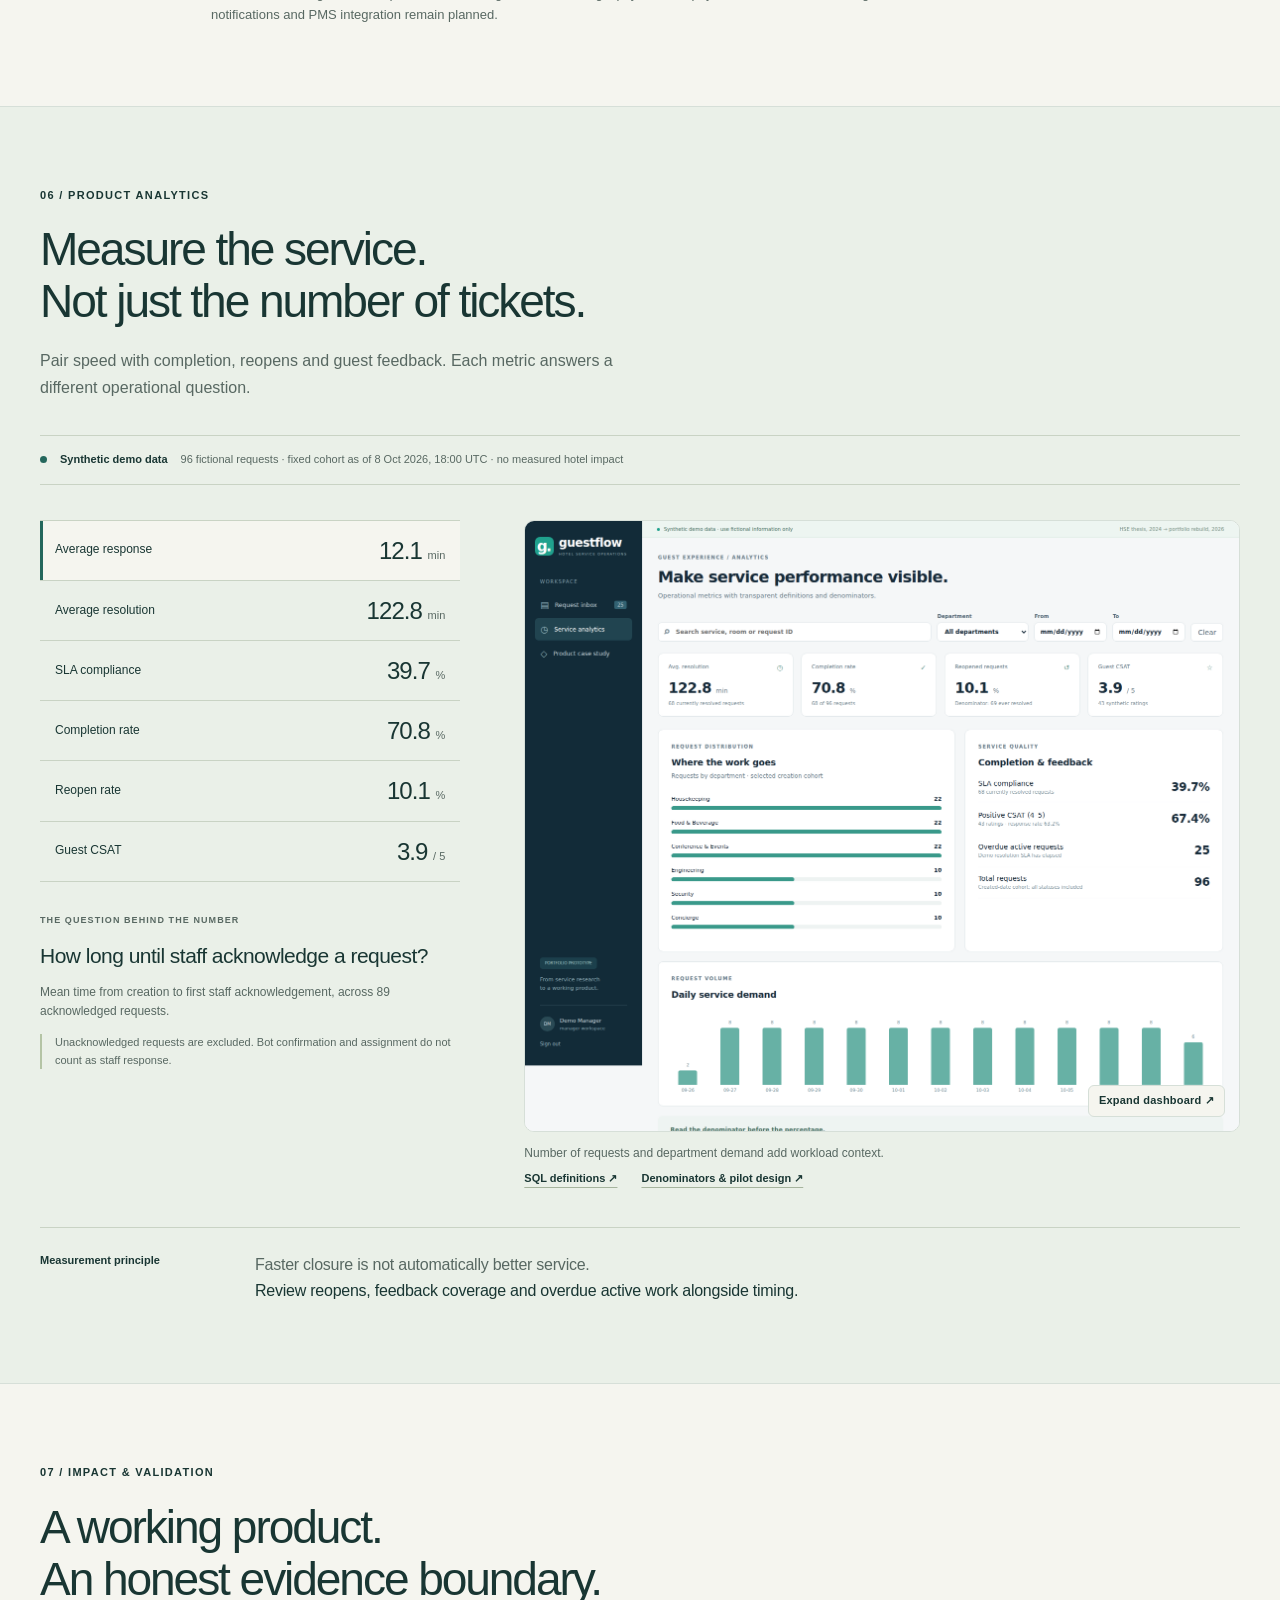
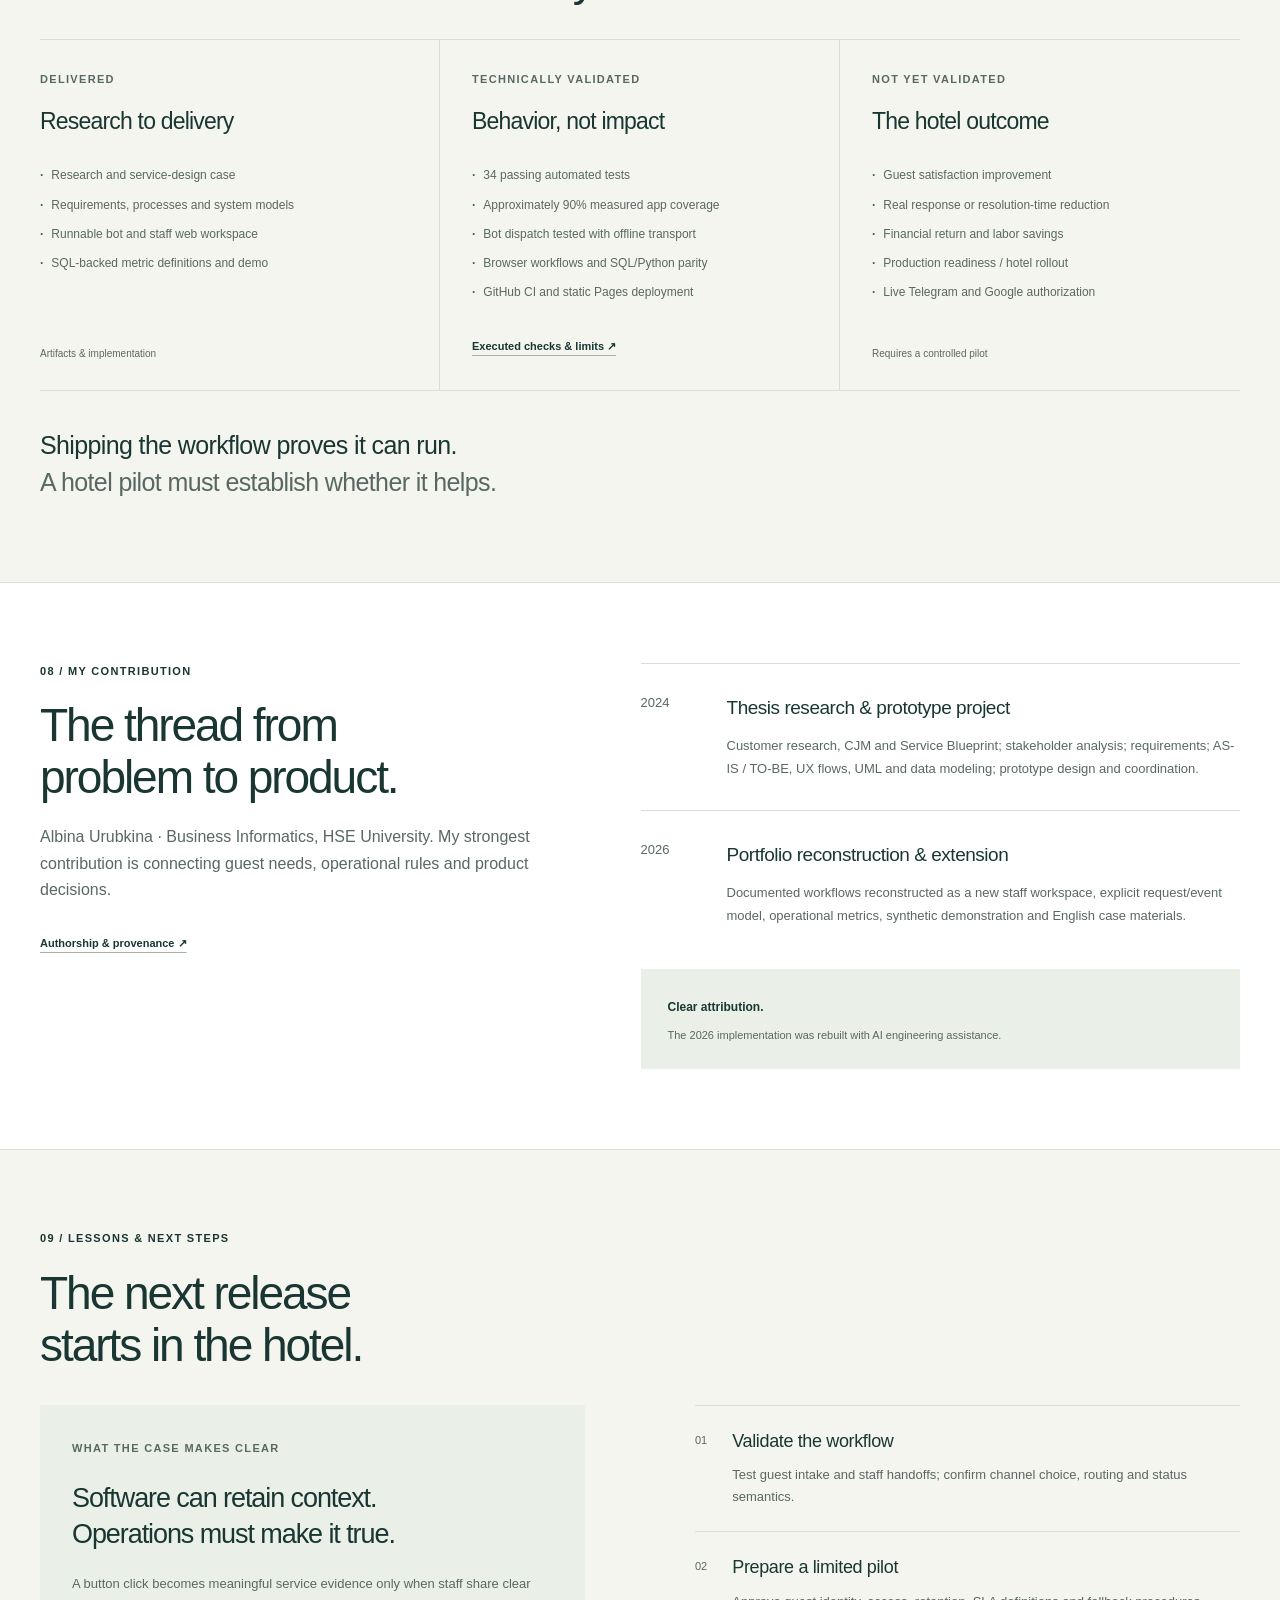
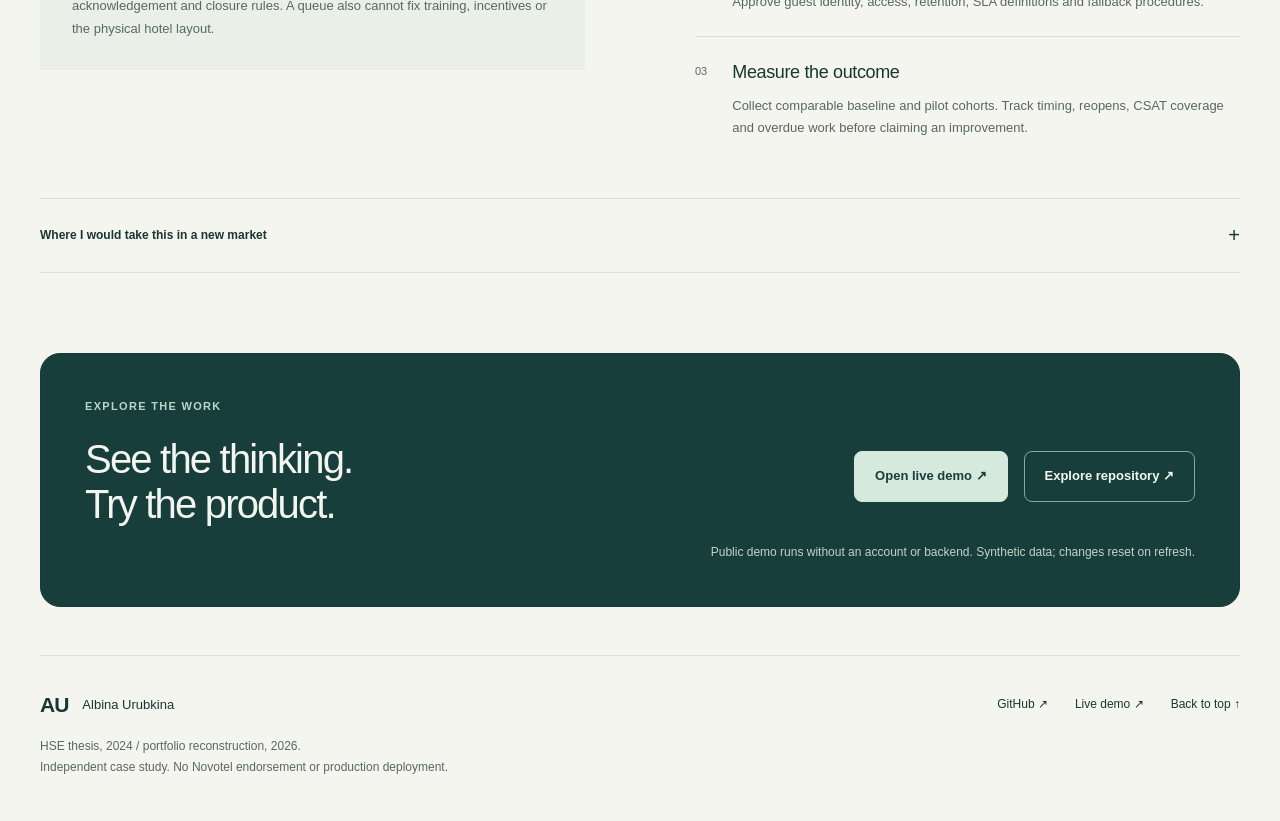
==== commit 4544a60d: "Refine case composition and shared visual hierarchy" ====
--- a/docs/case-study/index.html
+++ b/docs/case-study/index.html
@@ -7,6 +7,7 @@
   <meta name="theme-color" content="#f7f8f3">
   <title>Redesigning the Hotel Guest Experience · Albina Urubkina</title>
   <link rel="stylesheet" href="style.css">
+  <link rel="stylesheet" href="design.css">
   <link rel="icon" href="favicon.svg" type="image/svg+xml">
   <script src="case-study.js" defer></script>
 </head>
@@ -24,10 +25,11 @@
 <main id="main">
   <section class="hero wrap" aria-labelledby="hero-title">
     <div class="hero-copy">
-      <p class="eyebrow"><span class="status-dot" aria-hidden="true"></span> HOSPITALITY TECH / PRODUCT CASE 01</p>
-      <h1 id="hero-title">Redesigning<br>the hotel<br><span>guest experience.</span></h1>
-      <p class="hero-intro">From fragmented service requests to one connected operations workspace.</p>
+      <p class="eyebrow"><span class="status-dot" aria-hidden="true"></span> GUESTFLOW / HOSPITALITY TECH</p>
+      <h1 id="hero-title">Every request.<br><span>A clear next step.</span></h1>
+      <p class="hero-intro">A research-led hotel service platform. From fragmented handoffs to one traceable guest-request workflow.</p>
       <div class="hero-actions"><a class="button primary" href="../demo/?tour=request">Try the 90-second demo <span aria-hidden="true">↗</span></a><a class="text-link" href="https://github.com/alyalbina/hotel-guest-experience-platform">Explore GitHub <span aria-hidden="true">↗</span></a></div>
+      <p class="hero-demo-note">No account needed <span aria-hidden="true">·</span> Fictional demo data</p>
       <dl class="project-meta">
         <div><dt>My focus</dt><dd>Research · Product decisions · Business &amp; system analysis</dd></div>
         <div><dt>Period</dt><dd>HSE University thesis, 2024<br>Portfolio reconstruction, 2026</dd></div>
@@ -42,12 +44,12 @@
         <span class="zoom-hint" aria-hidden="true">Expand screen ↗</span>
       </button>
       <figcaption><span class="caption-line"></span>Real application screen. Synthetic data. No hotel rollout claimed.</figcaption>
-      <div class="hero-principle"><span class="mini-label">THE CORE DESIGN DECISION</span><p>A request should keep its context<br><strong>from the guest to the person who acts.</strong></p></div>
+      <div class="hero-principle"><span class="mini-label">ONE RECORD THROUGH THE HANDOFF</span><p>Guest context. Clear ownership.<br><strong>A history the team can follow.</strong></p></div>
     </figure>
   </section>
 
   <section class="early-contribution wrap" aria-labelledby="early-contribution-title">
-    <div><p class="mini-label">MY CONTRIBUTION / ALBINA URUBKINA</p><h2 id="early-contribution-title">From research to a reviewable product.</h2></div>
+    <div><p class="mini-label">MY CONTRIBUTION / ALBINA URUBKINA</p><h2 id="early-contribution-title">Research to delivery.</h2></div>
     <div class="contribution-cards"><article><span>2024 / DISCOVERY</span><h3>Defined the service problem</h3><p>Conducted thesis research and synthesized guest friction through journey, blueprint and root-cause models.</p></article><article><span>2024 / PRODUCT &amp; ANALYSIS</span><h3>Turned needs into a system</h3><p>Specified processes, requirements, UML and data structures; designed the original prototype workflow for the HSE thesis.</p></article><article><span>2026 / PORTFOLIO REBUILD</span><h3>Made the case demonstrable</h3><p>Reconstructed the workflow, staff workspace and synthetic analytics with AI engineering assistance. Scope and authorship limits are documented.</p></article></div>
     <a class="source-link" href="#contribution">Full contribution &amp; provenance ↓</a>
   </section>
@@ -91,6 +93,11 @@
     <div class="research-atlas-teaser">
       <div><p class="mini-label">EXPLORE THE WORK BEHIND THE MVP</p><h3>16 models.<br>One connected analysis.</h3><p>Inspect the complete journey and blueprint, original affinity groups, root causes, stakeholder roles, process maps, FURPS+, seven current UML views and the data model.</p><a class="button primary" href="artifacts/">Open Research &amp; Analysis Atlas <span aria-hidden="true">↗</span></a></div>
       <ol class="research-depth"><li><span>01 / SYNTHESIZE</span><strong>Make the opportunity specific.</strong><p>Interview and review themes → affinity grouping → root-cause map. Keep staff training and room facilities visible outside software scope.</p></li><li><span>02 / MODEL</span><strong>Locate the handoff.</strong><p>The full CJM and Blueprint connect guest friction with reception, departments and backstage coordination.</p></li><li><span>03 / SPECIFY</span><strong>Make the decision reviewable.</strong><p>Source evidence → requirement → acceptance criteria → delivered behavior → verification. Each chain names what a hotel pilot still needs to test.</p></li></ol>
+      <div class="artifact-preview-grid" aria-label="Selected research and system models">
+        <article class="artifact-preview"><button class="screenshot" data-zoom="assets/journey.svg" data-caption="Full guest journey. English reconstruction of the 2024 thesis model, pp. 18–19; not an original research board." aria-label="Enlarge the full guest journey"><img src="assets/journey.svg" width="1210" height="887" loading="lazy" alt="Reconstructed six-stage guest journey with touchpoints, friction and opportunities."><span class="zoom-hint" aria-hidden="true">Inspect model ↗</span></button><div class="artifact-preview-copy"><span class="mini-label">THESIS-DERIVED / SERVICE DESIGN</span><h4>Customer journey</h4><a href="artifacts/#journey">Explore source &amp; decisions ↗</a></div></article>
+        <article class="artifact-preview"><button class="screenshot" data-zoom="assets/blueprint.svg" data-caption="Full Service Blueprint. English reconstruction from thesis p. 20, with guest, frontstage, backstage and support layers." aria-label="Enlarge the full service blueprint"><img src="assets/blueprint.svg" width="1165" height="802" loading="lazy" alt="Reconstructed service blueprint linking guest actions to visible and backstage hotel operations."><span class="zoom-hint" aria-hidden="true">Inspect model ↗</span></button><div class="artifact-preview-copy"><span class="mini-label">THESIS-DERIVED / OPERATIONS</span><h4>Service blueprint</h4><a href="artifacts/#blueprint">Explore source &amp; decisions ↗</a></div></article>
+        <article class="artifact-preview"><button class="screenshot" data-zoom="assets/state.svg" data-caption="Request state UML. Current 2026 implementation view informed by thesis pp. 44–45; not the original diagram." aria-label="Enlarge request state UML"><img src="assets/state.svg" width="1120" height="872" loading="lazy" alt="Current request state diagram showing acknowledgement, progress, resolution, reopening and cancellation."><span class="zoom-hint" aria-hidden="true">Inspect model ↗</span></button><div class="artifact-preview-copy"><span class="mini-label">CURRENT MODEL / SYSTEM ANALYSIS</span><h4>Request state UML</h4><a href="artifacts/#state">Explore source &amp; decisions ↗</a></div></article>
+      </div>
       <div class="research-deep-links"><a class="source-link" href="https://github.com/alyalbina/hotel-guest-experience-platform/blob/main/docs/research-deep-dive.md">Research methods &amp; synthesis ↗</a><a class="source-link" href="https://github.com/alyalbina/hotel-guest-experience-platform/blob/main/docs/research-traceability.md">Evidence-to-requirement register ↗</a></div>
     </div>
   </section>
--- a/docs/case-study/design.css
+++ b/docs/case-study/design.css
@@ -0,0 +1,285 @@
+/* Shared visual layer for the case study and its evidence atlas. */
+:root {
+  --paper: #f5f5ef;
+  --ink: #193633;
+  --muted: #586862;
+  --line: #d6dfd8;
+  --forest: #24675c;
+  --accent: #d6e9dd;
+  --soft: #eaf0e8;
+  --max: 1240px;
+}
+
+.wrap { width: min(calc(100% - 80px), var(--max)); }
+.site-header {
+  height: 72px;
+  padding-inline: max(40px, calc((100vw - var(--max)) / 2));
+}
+.wordmark { letter-spacing: -1px; }
+.nav-demo, .tag { border-radius: 6px; }
+.button {
+  border-radius: 8px;
+  font-size: 13px;
+  min-height: 48px;
+  padding: 14px 20px;
+}
+.primary { background: var(--forest); border-color: var(--forest); }
+.primary:hover { background: #184e46; }
+.text-link { font-size: 13px; }
+.hero {
+  grid-template-columns: .94fr 1.06fr;
+  gap: 48px;
+  padding: 58px 0 48px;
+}
+.hero h1 {
+  font-size: clamp(48px, 4.2vw, 60px);
+  line-height: 1.06;
+  letter-spacing: -.055em;
+  margin: 24px 0;
+}
+.hero-intro { font-size: 18px; max-width: 460px; }
+.hero-actions { margin: 24px 0 12px; gap: 22px; }
+.hero-demo-note { font-size: 12px; color: var(--muted); }
+.hero-demo-note span { margin-inline: 7px; }
+.project-meta { margin-top: 24px; gap: 9px; }
+.project-meta > div { font-size: 12px; }
+.hero-product {
+  background: #183e3c;
+  color: #f2f6ef;
+  border: 1px solid #14332f;
+  border-radius: 20px;
+  padding: 22px;
+  box-shadow: 0 18px 36px -26px #183e3c80;
+}
+.hero-product .screen-label { font-size: 10px; color: #d6e9dd; }
+.hero-product .tag { color: #d6e9dd; border-color: #59827a; background: transparent; }
+.hero-shot { border-radius: 8px; border-color: #ccddd4; box-shadow: none; }
+.hero-shot img { height: 340px; }
+.hero-product figcaption { color: #c1d4c9; font-size: 12px; }
+.hero-product .caption-line { background: #a8c8b9; }
+.hero-principle { margin-top: 18px; padding-top: 16px; border-color: #4e746a; }
+.hero-principle .mini-label { color: #b8d6c8; font-size: 10px; }
+.hero-principle p { font-size: 17px; line-height: 1.45; }
+.zoom-hint { border-radius: 6px; font-size: 11px; }
+.early-contribution { padding: 8px 0 30px; }
+.early-contribution h2 { font-size: 28px; margin: 10px 0 20px; }
+.contribution-cards { gap: 16px; }
+.contribution-cards article {
+  padding: 20px;
+  background: #fff;
+  border: 1px solid var(--line);
+  border-radius: 12px;
+}
+.contribution-cards article:last-child { background: var(--soft); }
+.contribution-cards article > span { font-size: 10px; }
+.contribution-cards h3 { font-size: 18px; margin: 10px 0; }
+.contribution-cards p { font-size: 14px; }
+.proof-strip {
+  background: #fff;
+  border: 1px solid var(--line);
+  border-radius: 12px;
+  overflow: hidden;
+}
+.proof-strip > div, .proof-strip > div:first-child, .proof-strip > div:last-child {
+  padding: 22px 20px;
+  gap: 14px;
+}
+.proof-strip strong { font-size: 30px; }
+.proof-strip small { font-size: 11px; }
+.proof-strip .proof-outcome { padding-left: 24px; }
+.reader-note { padding-block: 20px; font-size: 12px; }
+.section { padding-block: 80px; }
+.section-head { margin-bottom: 34px; }
+.section-head h2, .contribution-layout h2, .closing h2 {
+  font-size: clamp(34px, 3.6vw, 48px);
+  letter-spacing: -.045em;
+  line-height: 1.13;
+}
+.challenge-layout { gap: 64px; }
+.research-methods p, .research-layout .source-link { font-size: 13px; }
+.theme { border-radius: 6px; }
+.research-atlas-teaser {
+  grid-template-columns: 1fr 1fr;
+  gap: 28px 48px;
+  padding: 32px;
+  border: 1px solid var(--line);
+  border-radius: 18px;
+  margin-top: 32px;
+  background: #fff;
+}
+.research-atlas-teaser h3 { font-size: 36px; }
+.research-depth li { padding-block: 16px; }
+.research-depth p { font-size: 13px; }
+.artifact-preview-grid {
+  grid-column: 1 / -1;
+  display: grid;
+  grid-template-columns: repeat(3, minmax(0, 1fr));
+  gap: 16px;
+}
+.artifact-preview {
+  min-width: 0;
+  border: 1px solid var(--line);
+  border-radius: 12px;
+  overflow: hidden;
+}
+.artifact-preview .screenshot {
+  border: 0;
+  border-bottom: 1px solid var(--line);
+  background: var(--paper);
+  padding: 12px;
+}
+.artifact-preview .screenshot img { height: 190px; object-fit: contain; }
+.artifact-preview .zoom-hint { right: 10px; bottom: 10px; }
+.artifact-preview-copy { padding: 18px; }
+.artifact-preview-copy .mini-label { font-size: 10px; letter-spacing: .07em; }
+.artifact-preview-copy h4 { font-size: 18px; font-weight: 500; margin: 8px 0 12px; }
+.artifact-preview-copy a { font-size: 12px; text-decoration: underline; text-underline-offset: 4px; }
+.research-deep-links { border-top: 1px solid var(--line); padding-top: 18px; }
+.decision-panel { border-radius: 14px; }
+.decision-selectors button { border-radius: 8px; }
+.decision-records { padding-bottom: 72px; }
+.tradeoff > summary strong { font-size: 19px; }
+.era-comparison article { border-radius: 12px; }
+.tab-bar { gap: 8px; }
+.tab-bar button { border-radius: 8px; }
+.screenshot:not(.hero-shot) { border-radius: 10px; }
+.artifact-preview .screenshot:not(.hero-shot) { border-radius: 0; }
+.product-scenario { grid-template-columns: .7fr 1.3fr; gap: 40px; }
+.product-scenario h3 { font-size: 30px; }
+.compact-steps p { font-size: 14px; }
+.compact-steps strong { font-size: 15px; }
+.product-boundary p, .data-outline dd, .next-steps p { font-size: 13px; }
+figcaption { font-size: 12px; }
+.closing {
+  padding: 44px;
+  margin-bottom: 48px;
+  border: 1px solid #153a35;
+  border-radius: 20px;
+  background: #183e3c;
+  color: #f2f6ef;
+  gap: 12px 36px;
+}
+.closing .eyebrow { color: #b8d6c8; }
+.closing h2 { font-size: 40px; }
+.closing .primary { background: #d6e9dd; color: #183e3c; border-color: #d6e9dd; }
+.closing .primary:hover { background: #eaf4ec; }
+.closing .secondary { border-color: #86aaa0; color: #f2f6ef; }
+.closing .secondary:hover { background: #27534d; }
+.closing > p:last-child { color: #c1d4c9; font-size: 12px; }
+.site-footer p, .site-footer nav { font-size: 12px; }
+
+/* The atlas uses the same palette and keeps the full source notes visible. */
+.atlas-header { padding-inline: max(40px, calc((100vw - var(--max)) / 2)); }
+.atlas-intro { padding-top: 58px; }
+.atlas-intro h1 { font-size: clamp(44px, 6vw, 78px); }
+.atlas-counts { background: #fff; border: 1px solid var(--line); border-radius: 12px; }
+.atlas-counts > div:first-child { padding-left: 24px; }
+.atlas-counts strong { font-size: 38px; }
+.atlas-filters button { border-radius: 8px; }
+.atlas-grid { gap: 24px; }
+.atlas-grid .artifact { padding: 24px; background: #fff; border: 1px solid var(--line); border-radius: 14px; }
+.artifact h2 { font-size: 28px; }
+.artifact-meta { font-size: 12px; }
+.diagram-preview { border-radius: 8px; }
+.artifact-reading dd { font-size: 14px; }
+.artifact-reading dt { font-size: 11px; }
+.artifact .source-link { font-size: 13px; }
+
+@media (max-width: 1190px) and (min-width: 961px) {
+  .hero { gap: 32px; }
+  .hero h1 { font-size: 50px; }
+  .hero-product { padding: 18px; }
+  .hero-shot img { height: 300px; }
+  .hero-actions { gap: 16px; }
+  .proof-strip > div { gap: 10px; padding-inline: 16px; }
+}
+@media (max-width: 960px) {
+  .wrap { width: min(calc(100% - 56px), var(--max)); }
+  .site-header, .atlas-header { padding-inline: 28px; }
+  .site-header nav { gap: 18px; }
+  .hero { grid-template-columns: 1fr; gap: 30px; padding-top: 44px; }
+  .hero-copy { max-width: 640px; }
+  .hero h1 { font-size: 60px; }
+  .hero h1 br { display: block; }
+  .hero-product { width: 100%; }
+  .hero-shot img { height: 390px; }
+  .section { padding-block: 64px; }
+  .research-atlas-teaser { padding: 24px; gap: 24px; }
+  .artifact-preview-grid { gap: 12px; }
+  .artifact-preview-copy { padding: 14px; }
+  .artifact-preview .screenshot img { height: 160px; }
+  .product-scenario { grid-template-columns: .75fr 1.25fr; gap: 28px; }
+  .closing { padding: 32px; grid-template-columns: 1fr; }
+  .closing > div { justify-content: flex-start; margin-top: 16px; }
+  .closing > p:last-child { grid-column: 1; text-align: left; }
+  .atlas-grid .artifact { padding: 20px; }
+}
+@media (max-width: 760px) {
+  .wrap { width: calc(100% - 40px); }
+  .site-header { height: 68px; padding-inline: 20px; }
+  .site-header nav { gap: 0; }
+  .atlas-header { padding-inline: 20px; }
+  .hero { padding: 34px 0; gap: 24px; }
+  .hero h1 { font-size: 50px; margin: 20px 0; }
+  .hero h1 br { display: block; }
+  .hero h1 span::before { content: none; }
+  .hero-intro { font-size: 17px; }
+  .hero-actions { gap: 18px; margin: 22px 0 10px; }
+  .hero-product { padding: 16px; border-radius: 16px; }
+  .hero-shot img { height: 300px; }
+  .hero-principle p { font-size: 16px; }
+  .project-meta { margin-top: 20px; }
+  .contribution-cards { gap: 12px; }
+  .contribution-cards article { padding: 18px; }
+  .early-contribution h2 { font-size: 26px; }
+  .proof-strip > div, .proof-strip > div:first-child, .proof-strip > div:last-child { padding: 18px; }
+  .proof-strip .proof-outcome { padding: 18px; }
+  .reader-note { font-size: 12px; }
+  .section { padding-block: 52px; }
+  .section-head { margin-bottom: 28px; }
+  .section-head h2, .contribution-layout h2 { font-size: 36px; }
+  .challenge-layout { gap: 28px; }
+  .research-atlas-teaser { grid-template-columns: 1fr; padding: 20px; gap: 22px; }
+  .research-atlas-teaser h3 { font-size: 30px; }
+  .artifact-preview-grid { grid-template-columns: 1fr; gap: 16px; }
+  .artifact-preview .screenshot img { height: 220px; }
+  .artifact-preview-copy { padding: 18px; }
+  .artifact-preview-copy .mini-label { font-size: 10px; }
+  .decision-records { padding-bottom: 52px; }
+  .tradeoff > summary strong { font-size: 18px; }
+  .product-scenario { grid-template-columns: 1fr; gap: 24px; }
+  .product-scenario h3 { font-size: 28px; }
+  .closing { padding: 26px; margin-bottom: 32px; border-radius: 16px; }
+  .closing h2 { font-size: 32px; }
+  .closing > div { gap: 12px; }
+  .atlas-intro { padding-top: 42px; }
+  .atlas-counts > div:first-child { padding-left: 12px; }
+  .atlas-counts strong { font-size: 32px; }
+  .atlas-grid .artifact { padding: 20px; }
+}
+@media (max-width: 430px) {
+  .hero h1 { font-size: 44px; }
+  .hero-shot img { height: 270px; }
+  .proof-strip { grid-template-columns: 1fr 1fr; }
+  .proof-strip > div:nth-child(3) { border-bottom: 0; }
+  .proof-strip .proof-outcome { grid-column: auto; }
+  .proof-strip > div:nth-child(2) { border-right: 0; }
+  .proof-strip > div:nth-child(3) { border-right: 1px solid var(--line); }
+  .proof-strip strong { font-size: 28px; }
+  .proof-strip span { font-size: 11px; }
+  .proof-strip small { font-size: 10px; }
+  .section-head h2, .contribution-layout h2 { font-size: 32px; }
+  .artifact-preview .screenshot img { height: 190px; }
+  .closing .button { width: 100%; }
+}
+@media (max-width: 360px) {
+  .hero h1 { font-size: 36px; }
+}
+@media print {
+  .hero-product { background: white; color: black; border-color: #777; box-shadow: none; }
+  .hero-product .screen-label, .hero-product .tag, .hero-product figcaption,
+  .hero-principle .mini-label { color: #333; }
+  .section { padding-block: 32px; }
+  .artifact-preview-grid { display: none; }
+  .atlas-grid .artifact { break-inside: avoid; }
+}
